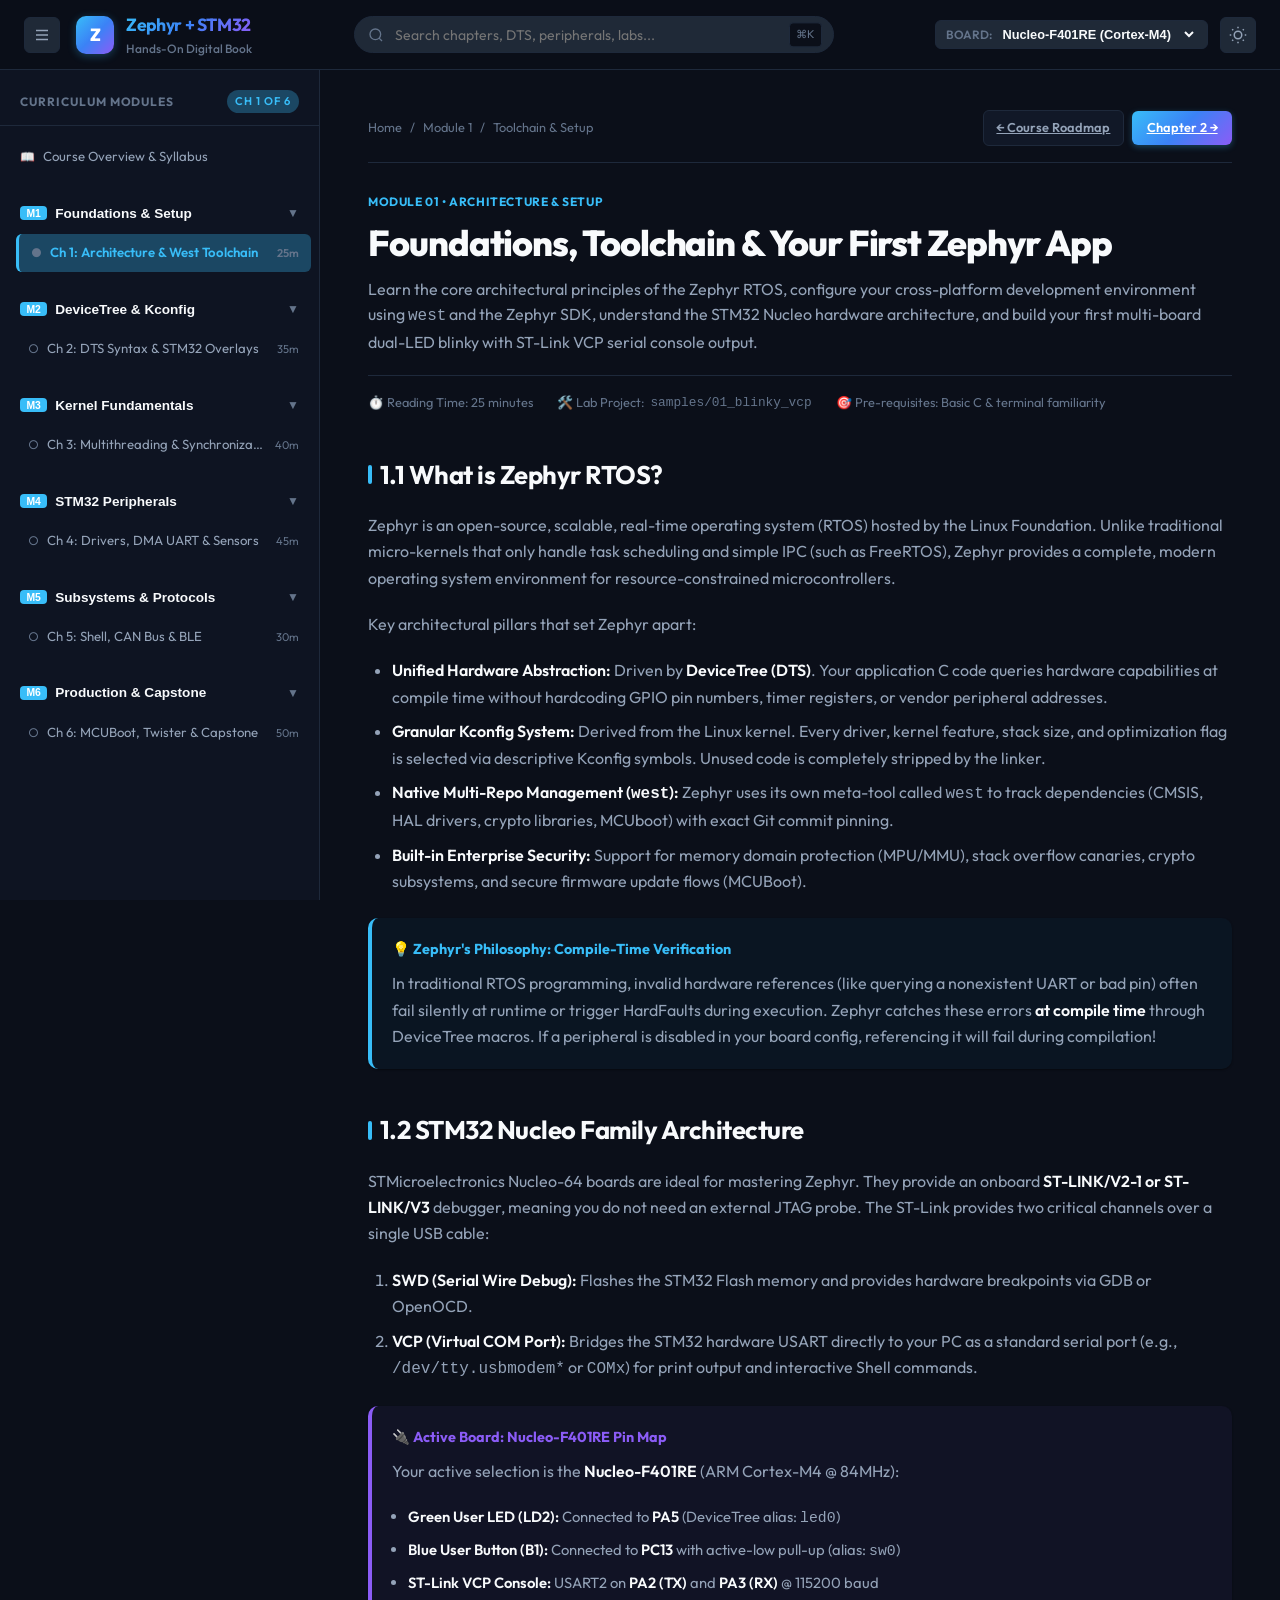
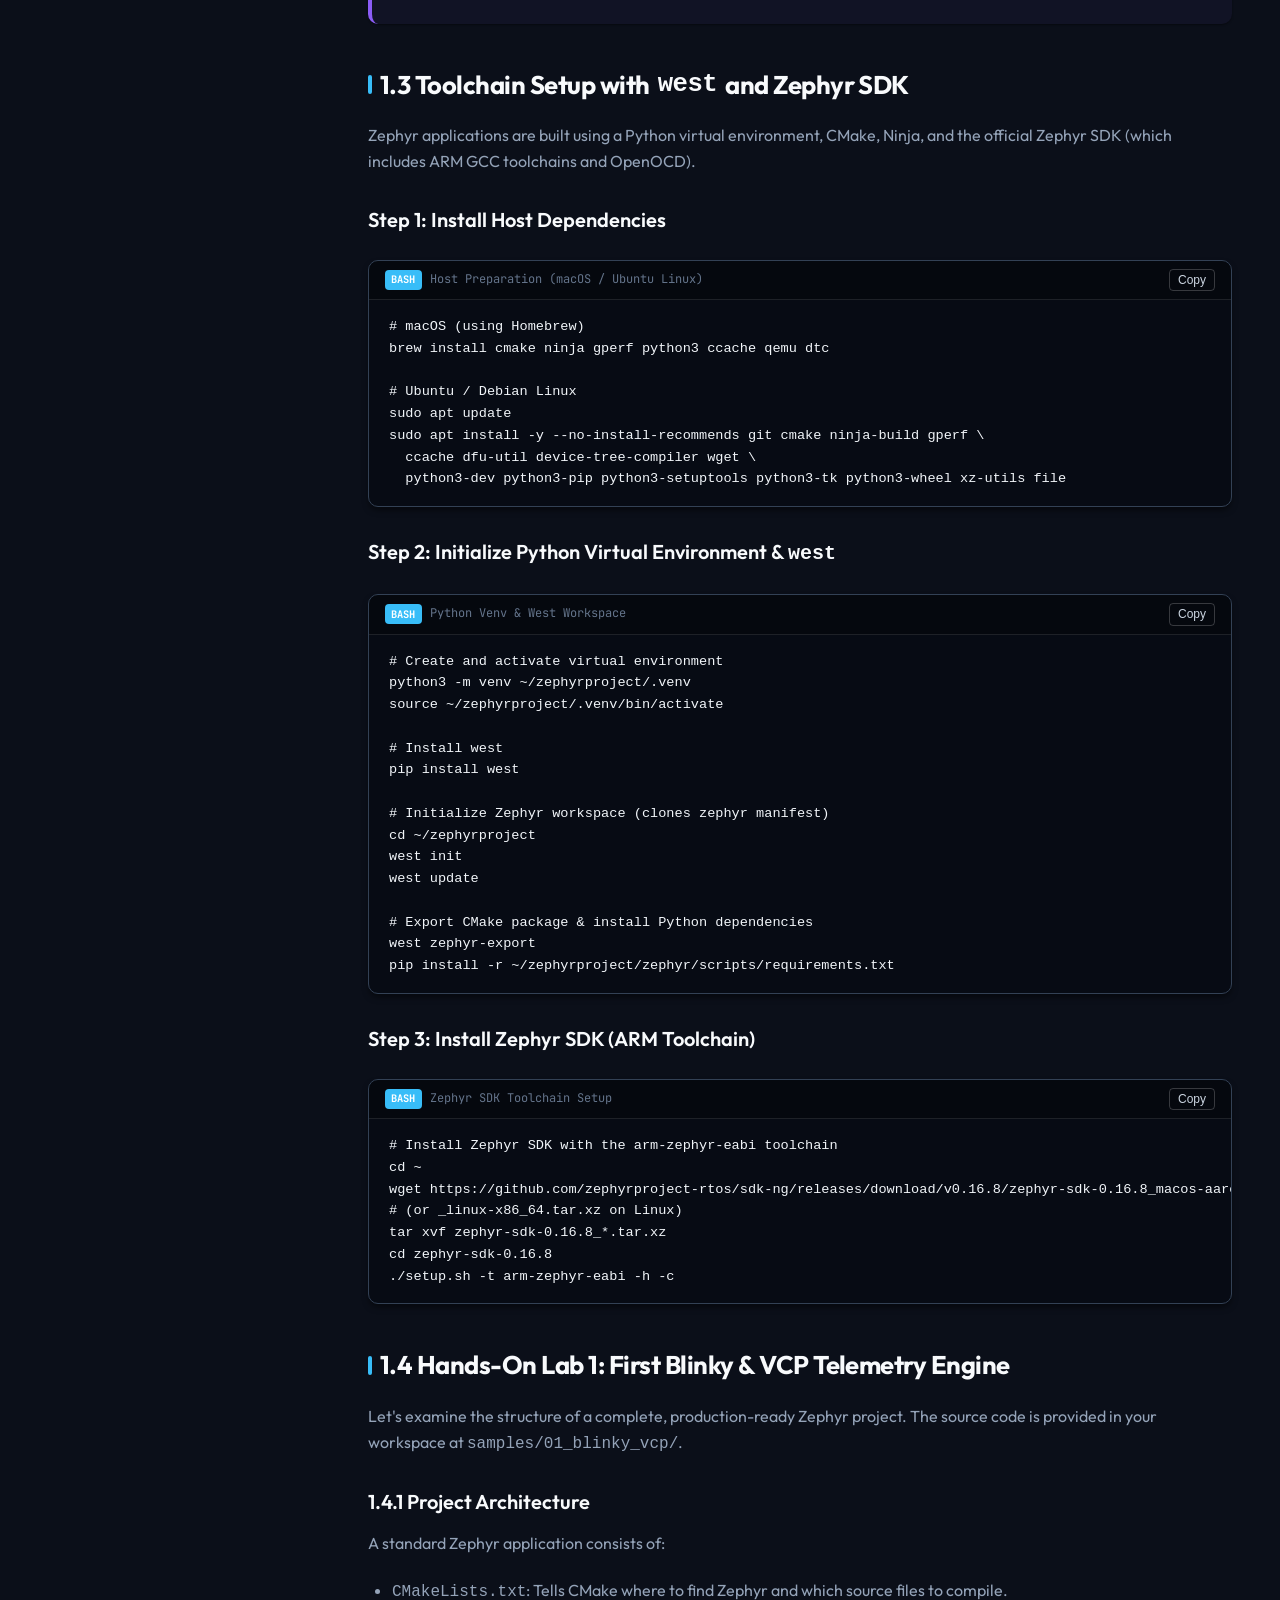
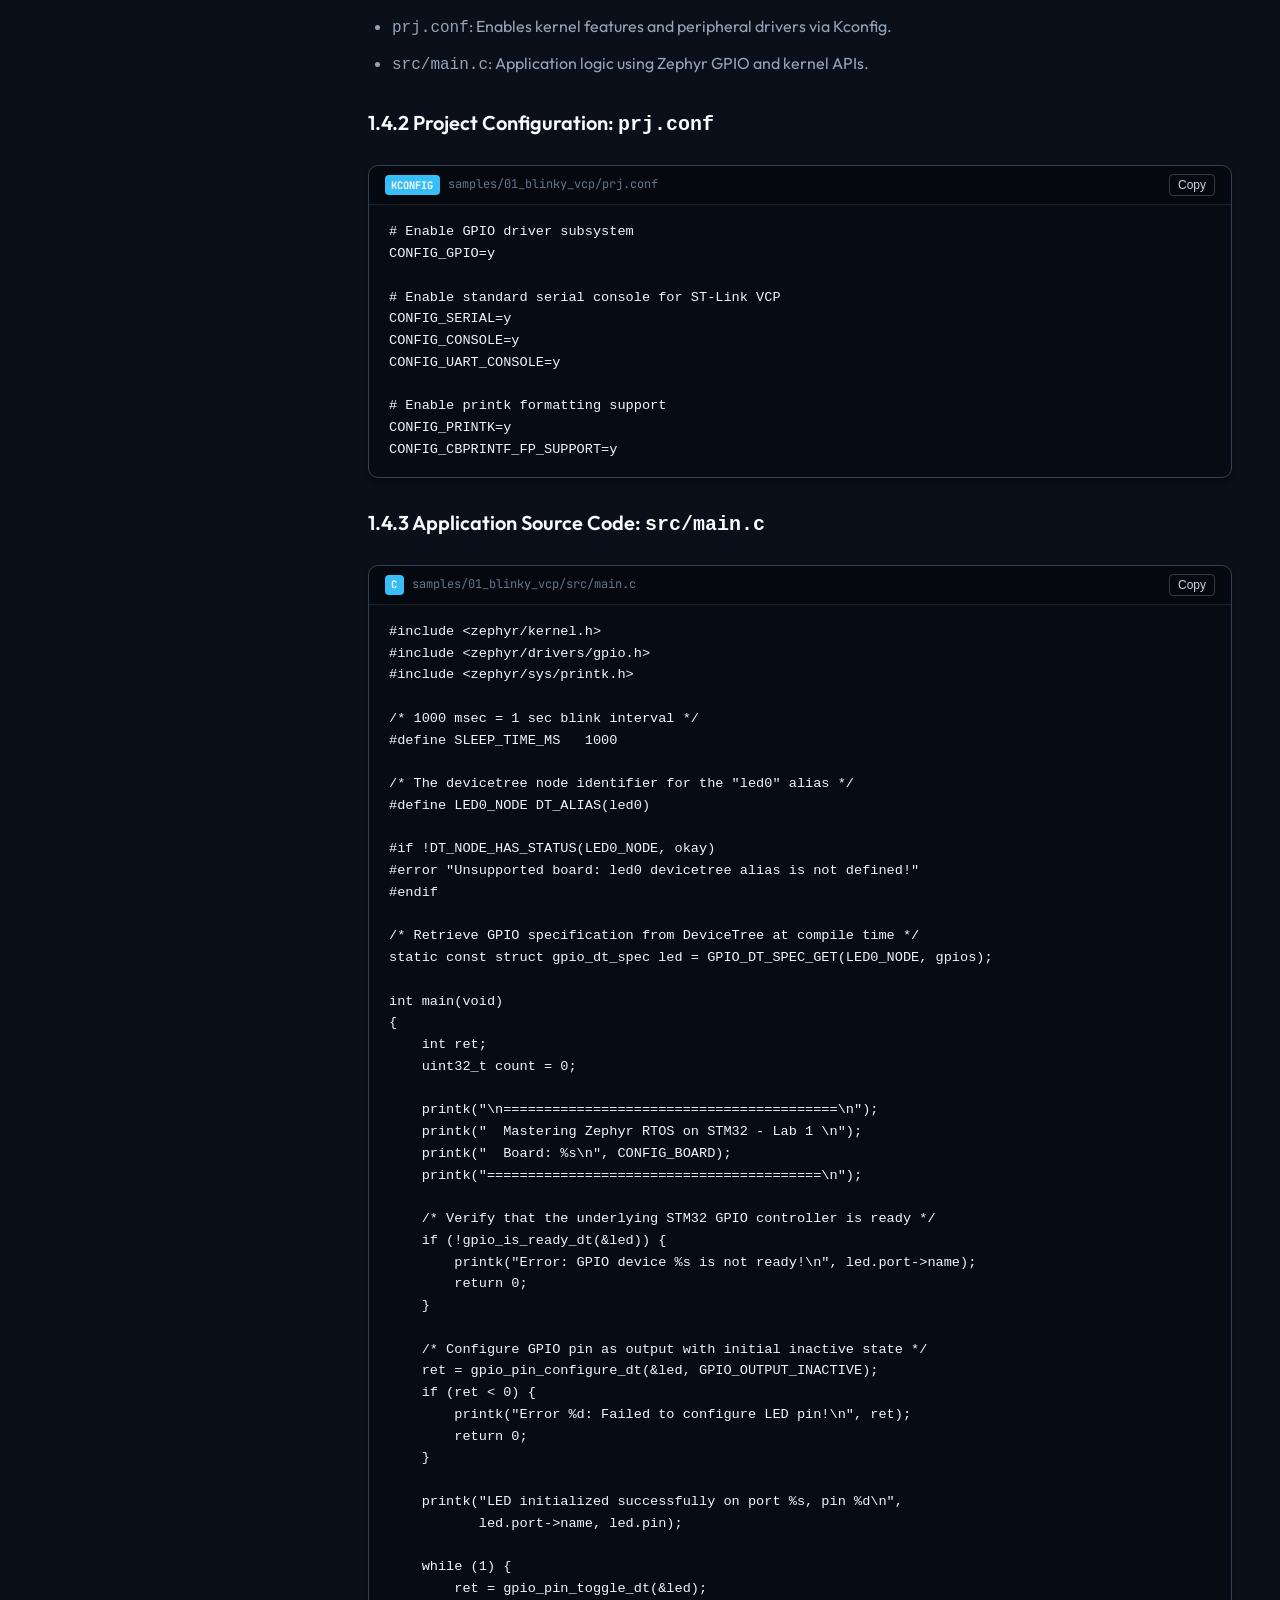
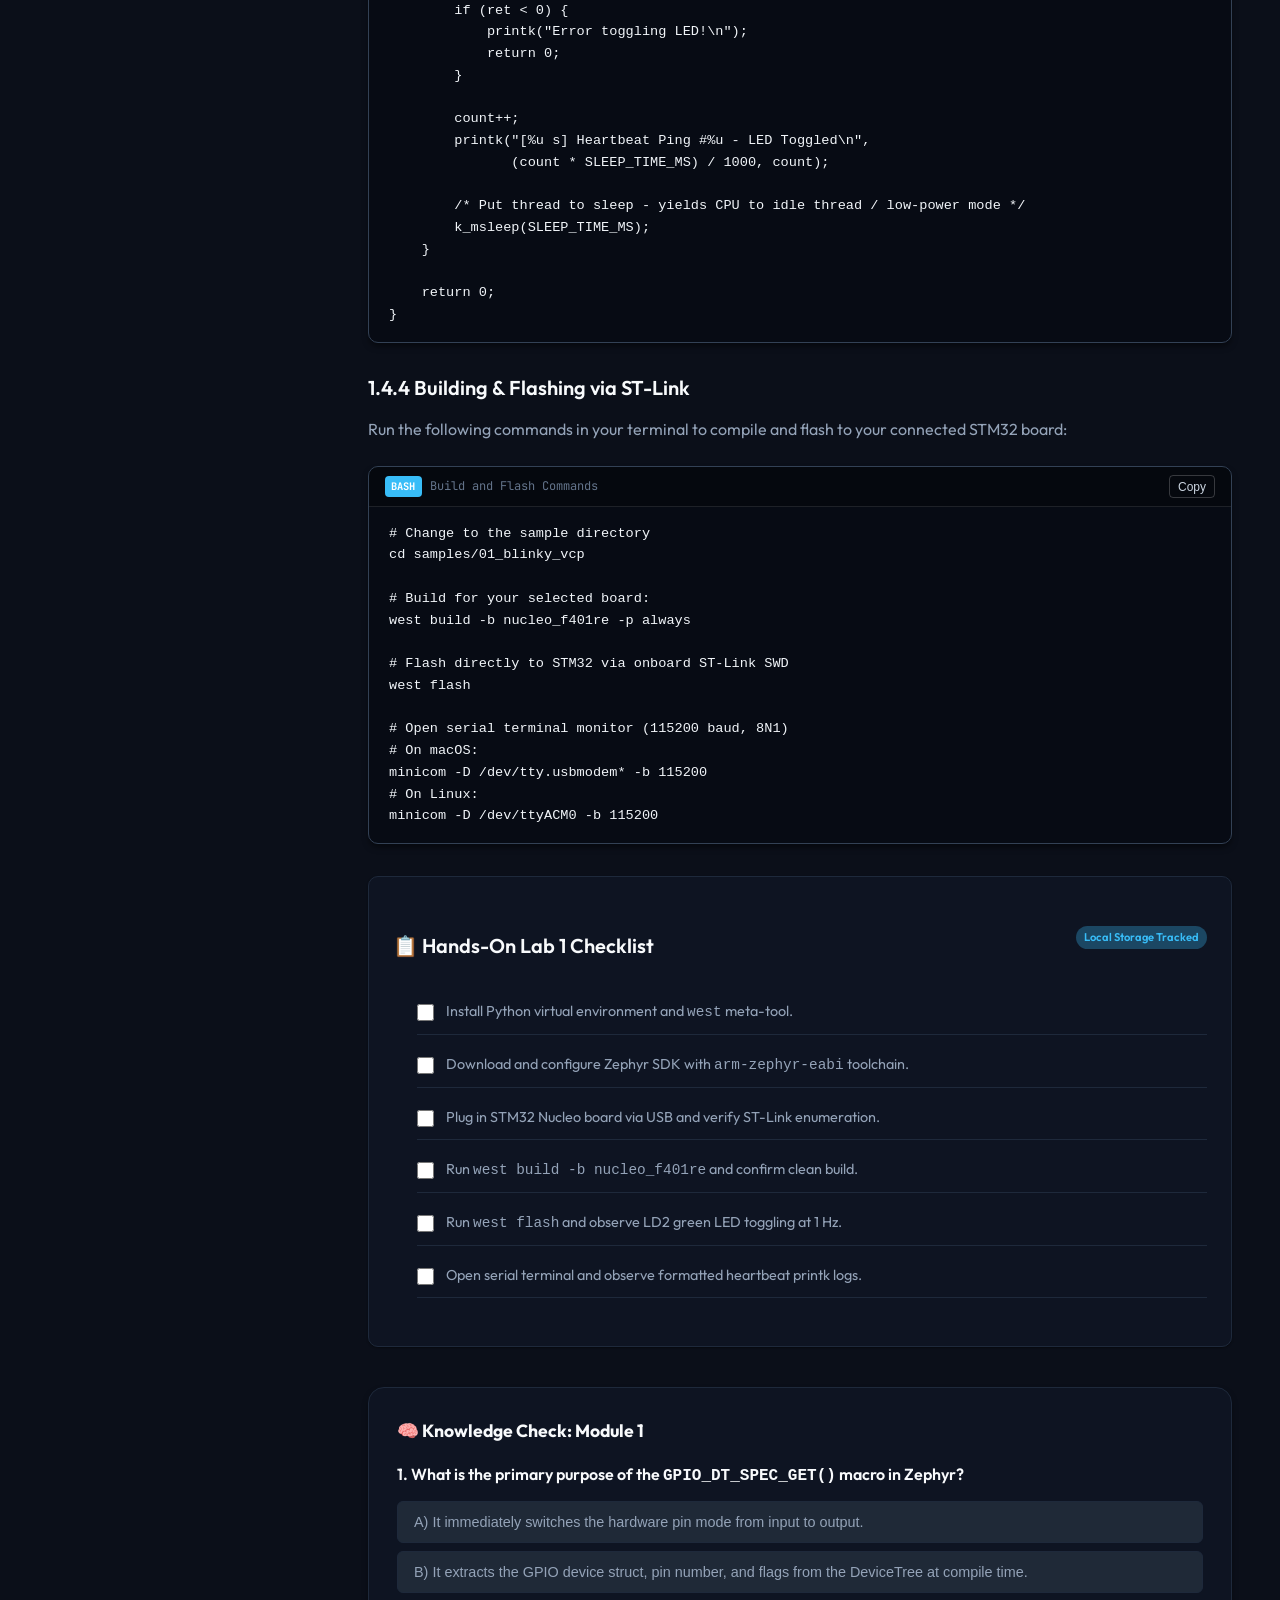
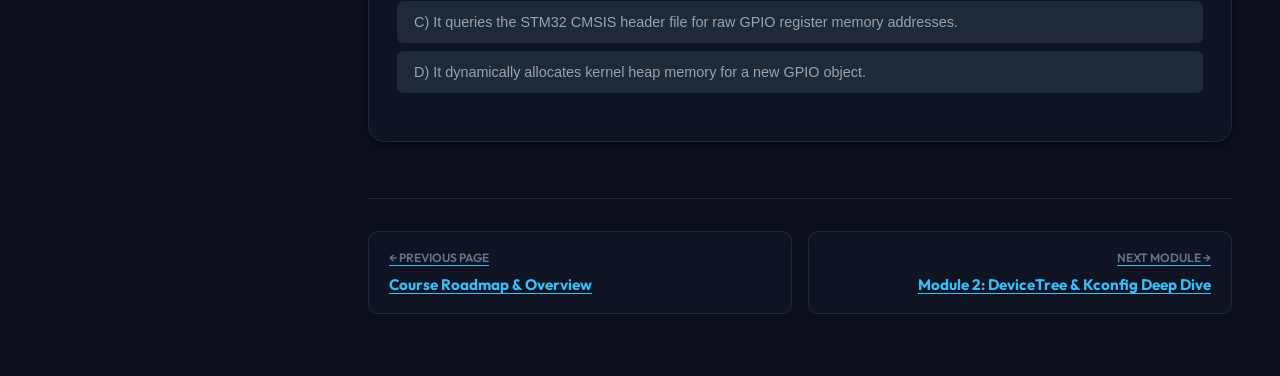
==== chapters/ch01-foundations-toolchain.html @ e1d9c65e "Initial commit: Mastering Zephyr RTOS on STM32 digital book, labs, GUI studio & references" ====
<!DOCTYPE html>
<html lang="en" data-theme="dark">
<head>
  <meta charset="UTF-8">
  <meta name="viewport" content="width=device-width, initial-scale=1.0">
  <meta name="description" content="Module 1: Foundations & Toolchain Setup - Mastering Zephyr RTOS on STM32 Nucleo boards.">
  <title>Module 1: Foundations & Toolchain | Zephyr + STM32 Book</title>
  <link rel="preconnect" href="https://fonts.googleapis.com">
  <link rel="preconnect" href="https://fonts.gstatic.com" crossorigin>
  <link href="https://fonts.googleapis.com/css2?family=Inter:wght@400;500;600;700&family=JetBrains+Mono:wght@400;500;600&family=Outfit:wght@500;600;700;800&display=swap" rel="stylesheet">
  <link rel="stylesheet" href="../css/style.css">
</head>
<body data-chapter-id="ch01">

  <!-- Reading Progress Bar -->
  <div id="reading-progress-bar"></div>

  <!-- Header -->
  <header class="site-header">
    <div class="header-left">
      <button class="sidebar-toggle-btn icon-btn" id="sidebar-toggle" aria-label="Toggle Sidebar">
        <svg width="20" height="20" viewBox="0 0 24 24" stroke="currentColor" fill="none" stroke-width="2"><path d="M4 6h16M4 12h16M4 18h16"/></svg>
      </button>
      <a href="../index.html" class="brand-badge">
        <div class="brand-icon-box">Z</div>
        <div>
          <span class="brand-title">Zephyr + STM32</span>
          <span class="brand-subtitle">Hands-On Digital Book</span>
        </div>
      </a>
    </div>

    <div class="header-center">
      <div class="search-box-wrapper">
        <svg class="search-icon" width="16" height="16" viewBox="0 0 24 24" fill="none" stroke="currentColor" stroke-width="2"><circle cx="11" cy="11" r="8"/><path d="m21 21-4.35-4.35"/></svg>
        <input type="text" id="header-search" class="search-input" placeholder="Search chapters, DTS, peripherals, labs..." readonly>
        <span class="search-shortcut">⌘K</span>
      </div>
    </div>

    <div class="header-right">
      <div class="board-select-container">
        <span class="board-select-label">Board:</span>
        <select id="board-selector" class="board-select">
          <option value="nucleo_f401re">Nucleo-F401RE (Cortex-M4)</option>
          <option value="nucleo_g071rb">Nucleo-G071RB (Cortex-M0+)</option>
          <option value="nucleo_l476rg">Nucleo-L476RG (Low-Power)</option>
        </select>
      </div>

      <button id="theme-toggle-btn" class="icon-btn" aria-label="Toggle Theme"></button>
    </div>
  </header>

  <!-- Main Container -->
  <div class="app-container">
    <!-- Sidebar Navigation -->
    <aside class="book-sidebar" id="book-sidebar">
      <div class="sidebar-header">
        <div class="toc-heading">
          <span>Curriculum Modules</span>
          <span class="progress-pill">Ch 1 of 6</span>
        </div>
      </div>

      <nav class="sidebar-nav">
        <div class="nav-module-group">
          <a href="../index.html" class="chapter-nav-item">
            <span class="chapter-check-icon">📖</span>
            <span class="chapter-title-text">Course Overview & Syllabus</span>
          </a>
        </div>

        <div class="nav-module-group">
          <button class="module-title-btn">
            <div class="module-title-left">
              <span class="module-badge">M1</span>
              <span>Foundations & Setup</span>
            </div>
            <span class="module-chevron">▼</span>
          </button>
          <ul class="chapter-sublist">
            <li>
              <a href="ch01-foundations-toolchain.html" class="chapter-nav-item active">
                <span class="chapter-check-icon">●</span>
                <span class="chapter-title-text">Ch 1: Architecture & West Toolchain</span>
                <span class="chapter-read-time">25m</span>
              </a>
            </li>
          </ul>
        </div>

        <div class="nav-module-group">
          <button class="module-title-btn">
            <div class="module-title-left">
              <span class="module-badge">M2</span>
              <span>DeviceTree & Kconfig</span>
            </div>
            <span class="module-chevron">▼</span>
          </button>
          <ul class="chapter-sublist">
            <li>
              <a href="ch02-devicetree-kconfig.html" class="chapter-nav-item">
                <span class="chapter-check-icon">○</span>
                <span class="chapter-title-text">Ch 2: DTS Syntax & STM32 Overlays</span>
                <span class="chapter-read-time">35m</span>
              </a>
            </li>
          </ul>
        </div>

        <div class="nav-module-group">
          <button class="module-title-btn">
            <div class="module-title-left">
              <span class="module-badge">M3</span>
              <span>Kernel Fundamentals</span>
            </div>
            <span class="module-chevron">▼</span>
          </button>
          <ul class="chapter-sublist">
            <li>
              <a href="ch03-kernel-threads-sync.html" class="chapter-nav-item">
                <span class="chapter-check-icon">○</span>
                <span class="chapter-title-text">Ch 3: Multithreading & Synchronization</span>
                <span class="chapter-read-time">40m</span>
              </a>
            </li>
          </ul>
        </div>

        <div class="nav-module-group">
          <button class="module-title-btn">
            <div class="module-title-left">
              <span class="module-badge">M4</span>
              <span>STM32 Peripherals</span>
            </div>
            <span class="module-chevron">▼</span>
          </button>
          <ul class="chapter-sublist">
            <li>
              <a href="ch04-stm32-peripherals.html" class="chapter-nav-item">
                <span class="chapter-check-icon">○</span>
                <span class="chapter-title-text">Ch 4: Drivers, DMA UART & Sensors</span>
                <span class="chapter-read-time">45m</span>
              </a>
            </li>
          </ul>
        </div>

        <div class="nav-module-group">
          <button class="module-title-btn">
            <div class="module-title-left">
              <span class="module-badge">M5</span>
              <span>Subsystems & Protocols</span>
            </div>
            <span class="module-chevron">▼</span>
          </button>
          <ul class="chapter-sublist">
            <li>
              <a href="ch05-shell-connectivity.html" class="chapter-nav-item">
                <span class="chapter-check-icon">○</span>
                <span class="chapter-title-text">Ch 5: Shell, CAN Bus & BLE</span>
                <span class="chapter-read-time">30m</span>
              </a>
            </li>
          </ul>
        </div>

        <div class="nav-module-group">
          <button class="module-title-btn">
            <div class="module-title-left">
              <span class="module-badge">M6</span>
              <span>Production & Capstone</span>
            </div>
            <span class="module-chevron">▼</span>
          </button>
          <ul class="chapter-sublist">
            <li>
              <a href="ch06-production-capstone.html" class="chapter-nav-item">
                <span class="chapter-check-icon">○</span>
                <span class="chapter-title-text">Ch 6: MCUBoot, Twister & Capstone</span>
                <span class="chapter-read-time">50m</span>
              </a>
            </li>
          </ul>
        </div>
      </nav>
    </aside>

    <!-- Main Content -->
    <main class="main-content">
      <div class="content-top-bar">
        <div class="breadcrumbs">
          <a href="../index.html">Home</a>
          <span>/</span>
          <span>Module 1</span>
          <span>/</span>
          <span>Toolchain & Setup</span>
        </div>
        <div class="chapter-actions">
          <a href="../index.html" class="btn-secondary">← Course Roadmap</a>
          <a href="ch02-devicetree-kconfig.html" class="btn-primary">Chapter 2 →</a>
        </div>
      </div>

      <article class="prose">
        <div class="chapter-hero">
          <span class="chapter-module-tag">Module 01 • Architecture & Setup</span>
          <h1 class="chapter-h1">Foundations, Toolchain & Your First Zephyr App</h1>
          <p class="chapter-lead">
            Learn the core architectural principles of the Zephyr RTOS, configure your cross-platform development environment using <code>west</code> and the Zephyr SDK, understand the STM32 Nucleo hardware architecture, and build your first multi-board dual-LED blinky with ST-Link VCP serial console output.
          </p>

          <div class="chapter-meta-bar">
            <div class="meta-item">⏱️ Reading Time: 25 minutes</div>
            <div class="meta-item">🛠️ Lab Project: <code>samples/01_blinky_vcp</code></div>
            <div class="meta-item">🎯 Pre-requisites: Basic C & terminal familiarity</div>
          </div>
        </div>

        <h2>1.1 What is Zephyr RTOS?</h2>
        <p>
          Zephyr is an open-source, scalable, real-time operating system (RTOS) hosted by the Linux Foundation. Unlike traditional micro-kernels that only handle task scheduling and simple IPC (such as FreeRTOS), Zephyr provides a complete, modern operating system environment for resource-constrained microcontrollers.
        </p>

        <p>Key architectural pillars that set Zephyr apart:</p>
        <ul>
          <li><strong>Unified Hardware Abstraction:</strong> Driven by <strong>DeviceTree (DTS)</strong>. Your application C code queries hardware capabilities at compile time without hardcoding GPIO pin numbers, timer registers, or vendor peripheral addresses.</li>
          <li><strong>Granular Kconfig System:</strong> Derived from the Linux kernel. Every driver, kernel feature, stack size, and optimization flag is selected via descriptive Kconfig symbols. Unused code is completely stripped by the linker.</li>
          <li><strong>Native Multi-Repo Management (<code>west</code>):</strong> Zephyr uses its own meta-tool called <code>west</code> to track dependencies (CMSIS, HAL drivers, crypto libraries, MCUboot) with exact Git commit pinning.</li>
          <li><strong>Built-in Enterprise Security:</strong> Support for memory domain protection (MPU/MMU), stack overflow canaries, crypto subsystems, and secure firmware update flows (MCUBoot).</li>
        </ul>

        <div class="callout callout-tip">
          <div class="callout-header">💡 Zephyr's Philosophy: Compile-Time Verification</div>
          <div class="callout-body">
            <p>In traditional RTOS programming, invalid hardware references (like querying a nonexistent UART or bad pin) often fail silently at runtime or trigger HardFaults during execution. Zephyr catches these errors <strong>at compile time</strong> through DeviceTree macros. If a peripheral is disabled in your board config, referencing it will fail during compilation!</p>
          </div>
        </div>

        <h2>1.2 STM32 Nucleo Family Architecture</h2>
        <p>
          STMicroelectronics Nucleo-64 boards are ideal for mastering Zephyr. They provide an onboard <strong>ST-LINK/V2-1 or ST-LINK/V3</strong> debugger, meaning you do not need an external JTAG probe. The ST-Link provides two critical channels over a single USB cable:
        </p>
        <ol>
          <li><strong>SWD (Serial Wire Debug):</strong> Flashes the STM32 Flash memory and provides hardware breakpoints via GDB or OpenOCD.</li>
          <li><strong>VCP (Virtual COM Port):</strong> Bridges the STM32 hardware USART directly to your PC as a standard serial port (e.g., <code>/dev/tty.usbmodem*</code> or <code>COMx</code>) for print output and interactive Shell commands.</li>
        </ol>

        <!-- Dynamic Board Hardware Spec -->
        <div data-board-target="nucleo_f401re">
          <div class="callout callout-hardware">
            <div class="callout-header">🔌 Active Board: Nucleo-F401RE Pin Map</div>
            <div class="callout-body">
              <p>Your active selection is the <strong>Nucleo-F401RE</strong> (ARM Cortex-M4 @ 84MHz):</p>
              <ul style="margin:0.5rem 0 0 1rem;">
                <li><strong>Green User LED (LD2):</strong> Connected to <strong>PA5</strong> (DeviceTree alias: <code>led0</code>)</li>
                <li><strong>Blue User Button (B1):</strong> Connected to <strong>PC13</strong> with active-low pull-up (alias: <code>sw0</code>)</li>
                <li><strong>ST-Link VCP Console:</strong> USART2 on <strong>PA2 (TX)</strong> and <strong>PA3 (RX)</strong> @ 115200 baud</li>
              </ul>
            </div>
          </div>
        </div>

        <div data-board-target="nucleo_g071rb">
          <div class="callout callout-hardware">
            <div class="callout-header">🔌 Active Board: Nucleo-G071RB Pin Map</div>
            <div class="callout-body">
              <p>Your active selection is the <strong>Nucleo-G071RB</strong> (ARM Cortex-M0+ @ 64MHz):</p>
              <ul style="margin:0.5rem 0 0 1rem;">
                <li><strong>Green User LED (LD4):</strong> Connected to <strong>PA5</strong> (DeviceTree alias: <code>led0</code>)</li>
                <li><strong>Blue User Button (B1):</strong> Connected to <strong>PC13</strong> (alias: <code>sw0</code>)</li>
                <li><strong>ST-Link VCP Console:</strong> USART2 on <strong>PA2 (TX)</strong> and <strong>PA3 (RX)</strong> @ 115200 baud</li>
              </ul>
            </div>
          </div>
        </div>

        <div data-board-target="nucleo_l476rg">
          <div class="callout callout-hardware">
            <div class="callout-header">🔌 Active Board: Nucleo-L476RG Pin Map</div>
            <div class="callout-body">
              <p>Your active selection is the <strong>Nucleo-L476RG</strong> (ARM Cortex-M4 with FPU @ 80MHz):</p>
              <ul style="margin:0.5rem 0 0 1rem;">
                <li><strong>Green User LED (LD2):</strong> Connected to <strong>PA5</strong> (DeviceTree alias: <code>led0</code>)</li>
                <li><strong>Blue User Button (B1):</strong> Connected to <strong>PC13</strong> (alias: <code>sw0</code>)</li>
                <li><strong>ST-Link VCP Console:</strong> USART2 on <strong>PA2 (TX)</strong> and <strong>PA3 (RX)</strong> @ 115200 baud</li>
              </ul>
            </div>
          </div>
        </div>

        <h2>1.3 Toolchain Setup with <code>west</code> and Zephyr SDK</h2>
        <p>Zephyr applications are built using a Python virtual environment, CMake, Ninja, and the official Zephyr SDK (which includes ARM GCC toolchains and OpenOCD).</p>

        <h3>Step 1: Install Host Dependencies</h3>
        <div class="code-container">
          <div class="code-header">
            <div class="code-title">
              <span class="code-lang-badge">BASH</span>
              <span>Host Preparation (macOS / Ubuntu Linux)</span>
            </div>
            <button class="code-copy-btn">Copy</button>
          </div>
          <div class="code-body">
            <pre><code># macOS (using Homebrew)
brew install cmake ninja gperf python3 ccache qemu dtc

# Ubuntu / Debian Linux
sudo apt update
sudo apt install -y --no-install-recommends git cmake ninja-build gperf \
  ccache dfu-util device-tree-compiler wget \
  python3-dev python3-pip python3-setuptools python3-tk python3-wheel xz-utils file</code></pre>
          </div>
        </div>

        <h3>Step 2: Initialize Python Virtual Environment & <code>west</code></h3>
        <div class="code-container">
          <div class="code-header">
            <div class="code-title">
              <span class="code-lang-badge">BASH</span>
              <span>Python Venv & West Workspace</span>
            </div>
            <button class="code-copy-btn">Copy</button>
          </div>
          <div class="code-body">
            <pre><code># Create and activate virtual environment
python3 -m venv ~/zephyrproject/.venv
source ~/zephyrproject/.venv/bin/activate

# Install west
pip install west

# Initialize Zephyr workspace (clones zephyr manifest)
cd ~/zephyrproject
west init
west update

# Export CMake package & install Python dependencies
west zephyr-export
pip install -r ~/zephyrproject/zephyr/scripts/requirements.txt</code></pre>
          </div>
        </div>

        <h3>Step 3: Install Zephyr SDK (ARM Toolchain)</h3>
        <div class="code-container">
          <div class="code-header">
            <div class="code-title">
              <span class="code-lang-badge">BASH</span>
              <span>Zephyr SDK Toolchain Setup</span>
            </div>
            <button class="code-copy-btn">Copy</button>
          </div>
          <div class="code-body">
            <pre><code># Install Zephyr SDK with the arm-zephyr-eabi toolchain
cd ~
wget https://github.com/zephyrproject-rtos/sdk-ng/releases/download/v0.16.8/zephyr-sdk-0.16.8_macos-aarch64.tar.xz
# (or _linux-x86_64.tar.xz on Linux)
tar xvf zephyr-sdk-0.16.8_*.tar.xz
cd zephyr-sdk-0.16.8
./setup.sh -t arm-zephyr-eabi -h -c</code></pre>
          </div>
        </div>

        <h2>1.4 Hands-On Lab 1: First Blinky & VCP Telemetry Engine</h2>
        <p>
          Let's examine the structure of a complete, production-ready Zephyr project. The source code is provided in your workspace at <code>samples/01_blinky_vcp/</code>.
        </p>

        <h3>1.4.1 Project Architecture</h3>
        <p>A standard Zephyr application consists of:</p>
        <ul>
          <li><code>CMakeLists.txt</code>: Tells CMake where to find Zephyr and which source files to compile.</li>
          <li><code>prj.conf</code>: Enables kernel features and peripheral drivers via Kconfig.</li>
          <li><code>src/main.c</code>: Application logic using Zephyr GPIO and kernel APIs.</li>
        </ul>

        <h3>1.4.2 Project Configuration: <code>prj.conf</code></h3>
        <div class="code-container">
          <div class="code-header">
            <div class="code-title">
              <span class="code-lang-badge">KCONFIG</span>
              <span>samples/01_blinky_vcp/prj.conf</span>
            </div>
            <button class="code-copy-btn">Copy</button>
          </div>
          <div class="code-body">
            <pre><code># Enable GPIO driver subsystem
CONFIG_GPIO=y

# Enable standard serial console for ST-Link VCP
CONFIG_SERIAL=y
CONFIG_CONSOLE=y
CONFIG_UART_CONSOLE=y

# Enable printk formatting support
CONFIG_PRINTK=y
CONFIG_CBPRINTF_FP_SUPPORT=y</code></pre>
          </div>
        </div>

        <h3>1.4.3 Application Source Code: <code>src/main.c</code></h3>
        <div class="code-container">
          <div class="code-header">
            <div class="code-title">
              <span class="code-lang-badge">C</span>
              <span>samples/01_blinky_vcp/src/main.c</span>
            </div>
            <button class="code-copy-btn">Copy</button>
          </div>
          <div class="code-body">
            <pre><code>#include &lt;zephyr/kernel.h&gt;
#include &lt;zephyr/drivers/gpio.h&gt;
#include &lt;zephyr/sys/printk.h&gt;

/* 1000 msec = 1 sec blink interval */
#define SLEEP_TIME_MS   1000

/* The devicetree node identifier for the "led0" alias */
#define LED0_NODE DT_ALIAS(led0)

#if !DT_NODE_HAS_STATUS(LED0_NODE, okay)
#error "Unsupported board: led0 devicetree alias is not defined!"
#endif

/* Retrieve GPIO specification from DeviceTree at compile time */
static const struct gpio_dt_spec led = GPIO_DT_SPEC_GET(LED0_NODE, gpios);

int main(void)
{
    int ret;
    uint32_t count = 0;

    printk("\n=========================================\n");
    printk("  Mastering Zephyr RTOS on STM32 - Lab 1 \n");
    printk("  Board: %s\n", CONFIG_BOARD);
    printk("=========================================\n");

    /* Verify that the underlying STM32 GPIO controller is ready */
    if (!gpio_is_ready_dt(&led)) {
        printk("Error: GPIO device %s is not ready!\n", led.port->name);
        return 0;
    }

    /* Configure GPIO pin as output with initial inactive state */
    ret = gpio_pin_configure_dt(&led, GPIO_OUTPUT_INACTIVE);
    if (ret < 0) {
        printk("Error %d: Failed to configure LED pin!\n", ret);
        return 0;
    }

    printk("LED initialized successfully on port %s, pin %d\n", 
           led.port->name, led.pin);

    while (1) {
        ret = gpio_pin_toggle_dt(&led);
        if (ret < 0) {
            printk("Error toggling LED!\n");
            return 0;
        }

        count++;
        printk("[%u s] Heartbeat Ping #%u - LED Toggled\n", 
               (count * SLEEP_TIME_MS) / 1000, count);

        /* Put thread to sleep - yields CPU to idle thread / low-power mode */
        k_msleep(SLEEP_TIME_MS);
    }

    return 0;
}</code></pre>
          </div>
        </div>

        <h3>1.4.4 Building & Flashing via ST-Link</h3>
        <p>Run the following commands in your terminal to compile and flash to your connected STM32 board:</p>

        <div class="code-container">
          <div class="code-header">
            <div class="code-title">
              <span class="code-lang-badge">BASH</span>
              <span>Build and Flash Commands</span>
            </div>
            <button class="code-copy-btn">Copy</button>
          </div>
          <div class="code-body">
            <pre><code># Change to the sample directory
cd samples/01_blinky_vcp

# Build for your selected board:
west build -b <span class="cmd-board-name">nucleo_f401re</span> -p always

# Flash directly to STM32 via onboard ST-Link SWD
west flash

# Open serial terminal monitor (115200 baud, 8N1)
# On macOS:
minicom -D /dev/tty.usbmodem* -b 115200
# On Linux:
minicom -D /dev/ttyACM0 -b 115200</code></pre>
          </div>
        </div>

        <!-- Interactive Lab Checklist -->
        <div class="lab-checklist-card">
          <div class="lab-title-row">
            <h3>📋 Hands-On Lab 1 Checklist</h3>
            <span class="progress-pill">Local Storage Tracked</span>
          </div>
          <ul class="checklist-items">
            <li class="checklist-item">
              <input type="checkbox" class="checklist-checkbox" id="l1-step1">
              <label for="l1-step1" class="checklist-text">Install Python virtual environment and <code>west</code> meta-tool.</label>
            </li>
            <li class="checklist-item">
              <input type="checkbox" class="checklist-checkbox" id="l1-step2">
              <label for="l1-step2" class="checklist-text">Download and configure Zephyr SDK with <code>arm-zephyr-eabi</code> toolchain.</label>
            </li>
            <li class="checklist-item">
              <input type="checkbox" class="checklist-checkbox" id="l1-step3">
              <label for="l1-step3" class="checklist-text">Plug in STM32 Nucleo board via USB and verify ST-Link enumeration.</label>
            </li>
            <li class="checklist-item">
              <input type="checkbox" class="checklist-checkbox" id="l1-step4">
              <label for="l1-step4" class="checklist-text">Run <code>west build -b <span class="cmd-board-name">nucleo_f401re</span></code> and confirm clean build.</label>
            </li>
            <li class="checklist-item">
              <input type="checkbox" class="checklist-checkbox" id="l1-step5">
              <label for="l1-step5" class="checklist-text">Run <code>west flash</code> and observe LD2 green LED toggling at 1 Hz.</label>
            </li>
            <li class="checklist-item">
              <input type="checkbox" class="checklist-checkbox" id="l1-step6">
              <label for="l1-step6" class="checklist-text">Open serial terminal and observe formatted heartbeat printk logs.</label>
            </li>
          </ul>
        </div>

        <!-- Knowledge Check Quiz -->
        <div class="quiz-container">
          <div class="quiz-header">
            <span>🧠 Knowledge Check: Module 1</span>
          </div>
          <div class="quiz-question-box">
            <div class="quiz-question-text">
              1. What is the primary purpose of the <code>GPIO_DT_SPEC_GET()</code> macro in Zephyr?
            </div>
            <div class="quiz-options">
              <button class="quiz-option-btn" data-correct="false" data-explanation="No, pin configuration occurs at runtime using gpio_pin_configure_dt().">
                A) It immediately switches the hardware pin mode from input to output.
              </button>
              <button class="quiz-option-btn" data-correct="true" data-explanation="Correct! It extracts the pointer to the STM32 GPIO device, pin number, and electrical flags (active high/low) resolved from the DeviceTree at compile time.">
                B) It extracts the GPIO device struct, pin number, and flags from the DeviceTree at compile time.
              </button>
              <button class="quiz-option-btn" data-correct="false" data-explanation="Incorrect. Zephyr abstracts pin numbers into devicetree nodes to avoid hardcoding STM32 HAL register offsets.">
                C) It queries the STM32 CMSIS header file for raw GPIO register memory addresses.
              </button>
              <button class="quiz-option-btn" data-correct="false" data-explanation="Incorrect. It does not perform memory allocation.">
                D) It dynamically allocates kernel heap memory for a new GPIO object.
              </button>
            </div>
            <div class="quiz-feedback"></div>
          </div>
        </div>

        <!-- Chapter Bottom Navigation -->
        <div class="chapter-bottom-nav">
          <a href="../index.html" class="nav-card">
            <span class="nav-card-dir">← Previous Page</span>
            <span class="nav-card-title">Course Roadmap & Overview</span>
          </a>
          <a href="ch02-devicetree-kconfig.html" class="nav-card" style="text-align:right;">
            <span class="nav-card-dir">Next Module →</span>
            <span class="nav-card-title">Module 2: DeviceTree & Kconfig Deep Dive</span>
          </a>
        </div>
      </article>
    </main>
  </div>

  <!-- Search Modal -->
  <div class="modal-overlay" id="search-modal-overlay">
    <div class="search-modal">
      <div class="modal-search-header">
        <svg width="20" height="20" viewBox="0 0 24 24" fill="none" stroke="currentColor" stroke-width="2"><circle cx="11" cy="11" r="8"/><path d="m21 21-4.35-4.35"/></svg>
        <input type="text" id="modal-search-input" class="modal-search-input" placeholder="Search chapters, DTS, peripherals, labs...">
        <button id="close-search-modal" class="icon-btn" style="border:none;">✕</button>
      </div>
      <ul id="search-results" class="search-results-list"></ul>
    </div>
  </div>

  <script src="../js/book.js"></script>
</body>
</html>
---- css/style.css ----
/* ==========================================================================
   Mastering Zephyr RTOS on STM32 - Digital Book Design System
   Modern, Rich, Glassmorphism, Responsive & Dark-Mode First
   ========================================================================== */

:root {
  /* Color Palette - Light Mode */
  --bg-primary: #f8fafc;
  --bg-secondary: #ffffff;
  --bg-tertiary: #f1f5f9;
  --bg-sidebar: #ffffff;
  --bg-code: #1e293b;
  --bg-card: #ffffff;
  --bg-glass: rgba(255, 255, 255, 0.85);

  --text-primary: #0f172a;
  --text-secondary: #475569;
  --text-muted: #94a3b8;
  --text-code: #e2e8f0;

  --accent-primary: #0284c7;       /* STM32 Blue / Electric Cyan */
  --accent-secondary: #0ea5e9;
  --accent-gradient: linear-gradient(135deg, #0284c7 0%, #2563eb 50%, #7c3aed 100%);
  --accent-glow: rgba(2, 132, 199, 0.25);

  --border-subtle: #e2e8f0;
  --border-strong: #cbd5e1;
  --border-focus: #38bdf8;

  --status-success: #10b981;
  --status-warning: #f59e0b;
  --status-error: #ef4444;
  --status-info: #0284c7;

  --shadow-sm: 0 1px 2px 0 rgba(0, 0, 0, 0.05);
  --shadow-md: 0 4px 6px -1px rgba(0, 0, 0, 0.07), 0 2px 4px -2px rgba(0, 0, 0, 0.05);
  --shadow-lg: 0 10px 15px -3px rgba(0, 0, 0, 0.08), 0 4px 6px -4px rgba(0, 0, 0, 0.04);
  --shadow-xl: 0 20px 25px -5px rgba(0, 0, 0, 0.1), 0 8px 10px -6px rgba(0, 0, 0, 0.04);

  --font-sans: 'Outfit', 'Inter', -apple-system, BlinkMacSystemFont, 'Segoe UI', Roboto, sans-serif;
  --font-mono: 'JetBrains Mono', 'Fira Code', 'Courier New', monospace;

  --sidebar-width: 320px;
  --header-height: 70px;
  --transition-fast: 0.15s ease;
  --transition-normal: 0.25s cubic-bezier(0.4, 0, 0.2, 1);
  --radius-sm: 6px;
  --radius-md: 10px;
  --radius-lg: 16px;
}

[data-theme="dark"] {
  --bg-primary: #0b0f19;
  --bg-secondary: #111827;
  --bg-tertiary: #1f2937;
  --bg-sidebar: #0e1422;
  --bg-code: #070b14;
  --bg-card: rgba(17, 24, 39, 0.7);
  --bg-glass: rgba(11, 15, 25, 0.85);

  --text-primary: #f8fafc;
  --text-secondary: #94a3b8;
  --text-muted: #64748b;
  --text-code: #f1f5f9;

  --accent-primary: #38bdf8;
  --accent-secondary: #0ea5e9;
  --accent-gradient: linear-gradient(135deg, #38bdf8 0%, #3b82f6 50%, #8b5cf6 100%);
  --accent-glow: rgba(56, 189, 248, 0.3);

  --border-subtle: #1e293b;
  --border-strong: #334155;
  --border-focus: #38bdf8;

  --shadow-sm: 0 1px 2px 0 rgba(0, 0, 0, 0.4);
  --shadow-md: 0 4px 6px -1px rgba(0, 0, 0, 0.5);
  --shadow-lg: 0 10px 15px -3px rgba(0, 0, 0, 0.6);
  --shadow-xl: 0 20px 25px -5px rgba(0, 0, 0, 0.7);
}

/* ==========================================================================
   Base & Reset
   ========================================================================== */
*, *::before, *::after {
  box-sizing: border-box;
  margin: 0;
  padding: 0;
}

html {
  scroll-behavior: smooth;
  font-size: 16px;
}

body {
  font-family: var(--font-sans);
  background-color: var(--bg-primary);
  color: var(--text-primary);
  line-height: 1.65;
  min-height: 100vh;
  display: flex;
  flex-direction: column;
  overflow-x: hidden;
  transition: background-color var(--transition-normal), color var(--transition-normal);
}

/* Reading Progress Bar */
#reading-progress-bar {
  position: fixed;
  top: 0;
  left: 0;
  height: 3px;
  width: 0%;
  background: var(--accent-gradient);
  z-index: 1000;
  transition: width 0.1s ease;
  box-shadow: 0 0 10px var(--accent-primary);
}

/* ==========================================================================
   Header Bar
   ========================================================================== */
.site-header {
  position: sticky;
  top: 0;
  height: var(--header-height);
  background: var(--bg-glass);
  backdrop-filter: blur(14px);
  -webkit-backdrop-filter: blur(14px);
  border-bottom: 1px solid var(--border-subtle);
  display: flex;
  align-items: center;
  justify-content: space-between;
  padding: 0 1.5rem;
  z-index: 100;
}

.header-left {
  display: flex;
  align-items: center;
  gap: 1rem;
}

.sidebar-toggle-btn {
  display: none;
  background: transparent;
  border: 1px solid var(--border-subtle);
  color: var(--text-primary);
  padding: 0.5rem;
  border-radius: var(--radius-sm);
  cursor: pointer;
}

.brand-badge {
  display: flex;
  align-items: center;
  gap: 0.75rem;
  text-decoration: none;
  color: inherit;
}

.brand-icon-box {
  width: 38px;
  height: 38px;
  border-radius: var(--radius-md);
  background: var(--accent-gradient);
  display: flex;
  align-items: center;
  justify-content: center;
  color: #fff;
  font-weight: 800;
  font-size: 1.1rem;
  box-shadow: 0 2px 8px var(--accent-glow);
}

.brand-title {
  font-size: 1.1rem;
  font-weight: 700;
  letter-spacing: -0.02em;
  background: var(--accent-gradient);
  -webkit-background-clip: text;
  -webkit-text-fill-color: transparent;
}

.brand-subtitle {
  font-size: 0.75rem;
  color: var(--text-muted);
  font-weight: 500;
  display: block;
}

.header-center {
  flex: 1;
  max-width: 480px;
  margin: 0 1.5rem;
}

.search-box-wrapper {
  position: relative;
  width: 100%;
}

.search-input {
  width: 100%;
  padding: 0.55rem 1rem 0.55rem 2.5rem;
  border-radius: 9999px;
  border: 1px solid var(--border-subtle);
  background: var(--bg-tertiary);
  color: var(--text-primary);
  font-size: 0.875rem;
  font-family: inherit;
  outline: none;
  transition: all var(--transition-fast);
}

.search-input:focus {
  border-color: var(--accent-primary);
  box-shadow: 0 0 0 3px var(--accent-glow);
  background: var(--bg-secondary);
}

.search-icon {
  position: absolute;
  left: 0.9rem;
  top: 50%;
  transform: translateY(-50%);
  color: var(--text-muted);
  pointer-events: none;
  font-size: 0.9rem;
}

.search-shortcut {
  position: absolute;
  right: 0.75rem;
  top: 50%;
  transform: translateY(-50%);
  font-size: 0.7rem;
  background: var(--bg-primary);
  border: 1px solid var(--border-subtle);
  padding: 0.15rem 0.4rem;
  border-radius: 4px;
  color: var(--text-muted);
}

.header-right {
  display: flex;
  align-items: center;
  gap: 0.75rem;
}

/* Board Selector */
.board-select-container {
  display: flex;
  align-items: center;
  gap: 0.4rem;
  background: var(--bg-tertiary);
  padding: 0.25rem 0.6rem;
  border-radius: var(--radius-sm);
  border: 1px solid var(--border-subtle);
}

.board-select-label {
  font-size: 0.75rem;
  font-weight: 600;
  color: var(--text-muted);
  text-transform: uppercase;
}

.board-select {
  background: transparent;
  border: none;
  color: var(--text-primary);
  font-weight: 600;
  font-size: 0.8rem;
  cursor: pointer;
  outline: none;
}

.board-select option {
  background: var(--bg-secondary);
  color: var(--text-primary);
}

/* Header Buttons */
.icon-btn {
  background: var(--bg-tertiary);
  border: 1px solid var(--border-subtle);
  color: var(--text-secondary);
  width: 36px;
  height: 36px;
  border-radius: var(--radius-sm);
  display: flex;
  align-items: center;
  justify-content: center;
  cursor: pointer;
  transition: all var(--transition-fast);
}

.icon-btn:hover {
  color: var(--text-primary);
  border-color: var(--accent-primary);
  transform: translateY(-1px);
}

/* ==========================================================================
   App Layout (Sidebar + Main Content)
   ========================================================================== */
.app-container {
  display: flex;
  flex: 1;
  min-height: calc(100vh - var(--header-height));
  position: relative;
}

/* Sidebar */
.book-sidebar {
  width: var(--sidebar-width);
  background: var(--bg-sidebar);
  border-right: 1px solid var(--border-subtle);
  overflow-y: auto;
  position: sticky;
  top: var(--header-height);
  height: calc(100vh - var(--header-height));
  flex-shrink: 0;
  display: flex;
  flex-direction: column;
  transition: transform var(--transition-normal);
  z-index: 90;
}

.sidebar-header {
  padding: 1.25rem 1.25rem 0.75rem;
  border-bottom: 1px solid var(--border-subtle);
}

.toc-heading {
  font-size: 0.75rem;
  font-weight: 700;
  text-transform: uppercase;
  letter-spacing: 0.08em;
  color: var(--text-muted);
  display: flex;
  align-items: center;
  justify-content: space-between;
}

.progress-pill {
  font-size: 0.7rem;
  background: var(--accent-glow);
  color: var(--accent-primary);
  padding: 0.15rem 0.5rem;
  border-radius: 9999px;
  font-weight: 600;
}

.sidebar-nav {
  padding: 0.75rem 0.5rem 2rem;
  flex: 1;
}

.nav-module-group {
  margin-bottom: 1.25rem;
}

.module-title-btn {
  width: 100%;
  display: flex;
  align-items: center;
  justify-content: space-between;
  padding: 0.6rem 0.75rem;
  background: transparent;
  border: none;
  border-radius: var(--radius-sm);
  color: var(--text-primary);
  font-weight: 700;
  font-size: 0.85rem;
  text-align: left;
  cursor: pointer;
  transition: background var(--transition-fast);
}

.module-title-btn:hover {
  background: var(--bg-tertiary);
}

.module-title-left {
  display: flex;
  align-items: center;
  gap: 0.5rem;
}

.module-badge {
  font-size: 0.65rem;
  background: var(--accent-primary);
  color: #fff;
  padding: 0.1rem 0.4rem;
  border-radius: 4px;
  font-weight: 700;
}

.module-chevron {
  font-size: 0.75rem;
  color: var(--text-muted);
  transition: transform var(--transition-fast);
}

.nav-module-group.collapsed .module-chevron {
  transform: rotate(-90deg);
}

.nav-module-group.collapsed .chapter-sublist {
  display: none;
}

.chapter-sublist {
  list-style: none;
  padding-left: 0.5rem;
  margin-top: 0.25rem;
}

.chapter-nav-item {
  position: relative;
  display: flex;
  align-items: center;
  gap: 0.5rem;
  padding: 0.5rem 0.75rem;
  font-size: 0.825rem;
  color: var(--text-secondary);
  text-decoration: none;
  border-radius: var(--radius-sm);
  transition: all var(--transition-fast);
}

.chapter-nav-item:hover {
  color: var(--text-primary);
  background: var(--bg-tertiary);
  padding-left: 0.9rem;
}

.chapter-nav-item.active {
  color: var(--accent-primary);
  background: var(--accent-glow);
  font-weight: 600;
  border-left: 3px solid var(--accent-primary);
}

.chapter-check-icon {
  font-size: 0.75rem;
  color: var(--text-muted);
  flex-shrink: 0;
}

.chapter-nav-item.completed .chapter-check-icon {
  color: var(--status-success);
}

.chapter-title-text {
  flex: 1;
  white-space: nowrap;
  overflow: hidden;
  text-overflow: ellipsis;
}

.chapter-read-time {
  font-size: 0.7rem;
  color: var(--text-muted);
}

/* ==========================================================================
   Main Reader Workspace
   ========================================================================== */
.main-content {
  flex: 1;
  min-width: 0;
  padding: 2.5rem 3rem 5rem;
  max-width: 980px;
  margin: 0 auto;
}

.content-top-bar {
  display: flex;
  align-items: center;
  justify-content: space-between;
  margin-bottom: 1.5rem;
  padding-bottom: 1rem;
  border-bottom: 1px solid var(--border-subtle);
}

.breadcrumbs {
  display: flex;
  align-items: center;
  gap: 0.5rem;
  font-size: 0.8rem;
  color: var(--text-muted);
}

.breadcrumbs a {
  color: inherit;
  text-decoration: none;
}

.breadcrumbs a:hover {
  color: var(--accent-primary);
}

.chapter-actions {
  display: flex;
  align-items: center;
  gap: 0.5rem;
}

.btn-secondary {
  display: inline-flex;
  align-items: center;
  gap: 0.4rem;
  background: var(--bg-secondary);
  border: 1px solid var(--border-subtle);
  color: var(--text-secondary);
  padding: 0.4rem 0.8rem;
  border-radius: var(--radius-sm);
  font-size: 0.8rem;
  font-weight: 600;
  cursor: pointer;
  transition: all var(--transition-fast);
}

.btn-secondary:hover {
  color: var(--text-primary);
  border-color: var(--accent-primary);
}

.btn-primary {
  display: inline-flex;
  align-items: center;
  gap: 0.4rem;
  background: var(--accent-gradient);
  border: none;
  color: #fff;
  padding: 0.4rem 0.9rem;
  border-radius: var(--radius-sm);
  font-size: 0.8rem;
  font-weight: 600;
  cursor: pointer;
  box-shadow: 0 2px 6px var(--accent-glow);
  transition: all var(--transition-fast);
}

.btn-primary:hover {
  opacity: 0.95;
  transform: translateY(-1px);
}

/* Article Styling */
.chapter-hero {
  margin-bottom: 2rem;
}

.chapter-module-tag {
  display: inline-block;
  font-size: 0.75rem;
  font-weight: 700;
  text-transform: uppercase;
  letter-spacing: 0.05em;
  color: var(--accent-primary);
  margin-bottom: 0.5rem;
}

.chapter-h1 {
  font-size: 2.25rem;
  font-weight: 800;
  letter-spacing: -0.03em;
  line-height: 1.25;
  margin-bottom: 0.75rem;
  color: var(--text-primary);
}

.chapter-lead {
  font-size: 1.15rem;
  color: var(--text-secondary);
  line-height: 1.6;
}

.chapter-meta-bar {
  display: flex;
  align-items: center;
  gap: 1.5rem;
  margin-top: 1.25rem;
  padding-top: 1rem;
  border-top: 1px solid var(--border-subtle);
  font-size: 0.8rem;
  color: var(--text-muted);
}

.meta-item {
  display: flex;
  align-items: center;
  gap: 0.4rem;
}

/* Typography Inside Content */
.prose h2 {
  font-size: 1.6rem;
  font-weight: 700;
  letter-spacing: -0.02em;
  margin: 2.5rem 0 1rem;
  color: var(--text-primary);
  display: flex;
  align-items: center;
  gap: 0.5rem;
  position: relative;
}

.prose h2::before {
  content: "";
  display: inline-block;
  width: 4px;
  height: 1.2rem;
  background: var(--accent-primary);
  border-radius: 2px;
}

.prose h3 {
  font-size: 1.25rem;
  font-weight: 600;
  margin: 1.75rem 0 0.75rem;
  color: var(--text-primary);
}

.prose p {
  margin-bottom: 1.25rem;
  color: var(--text-secondary);
  font-size: 1rem;
}

.prose ul, .prose ol {
  margin: 1rem 0 1.5rem 1.5rem;
  color: var(--text-secondary);
}

.prose li {
  margin-bottom: 0.5rem;
}

.prose strong {
  color: var(--text-primary);
  font-weight: 600;
}

.prose a {
  color: var(--accent-primary);
  text-decoration: underline;
  text-underline-offset: 3px;
}

/* Callout Boxes */
.callout {
  margin: 1.5rem 0;
  padding: 1.25rem;
  border-radius: var(--radius-md);
  border-left: 4px solid;
  background: var(--bg-card);
  box-shadow: var(--shadow-sm);
}

.callout-header {
  display: flex;
  align-items: center;
  gap: 0.5rem;
  font-weight: 700;
  font-size: 0.9rem;
  margin-bottom: 0.5rem;
}

.callout-body {
  font-size: 0.925rem;
  color: var(--text-secondary);
}

.callout-body p:last-child {
  margin-bottom: 0;
}

.callout-tip {
  border-left-color: var(--accent-primary);
  background: rgba(2, 132, 199, 0.05);
}
.callout-tip .callout-header { color: var(--accent-primary); }

.callout-hardware {
  border-left-color: #8b5cf6;
  background: rgba(139, 92, 246, 0.05);
}
.callout-hardware .callout-header { color: #8b5cf6; }

.callout-warning {
  border-left-color: var(--status-warning);
  background: rgba(245, 158, 11, 0.06);
}
.callout-warning .callout-header { color: var(--status-warning); }

.callout-important {
  border-left-color: var(--status-error);
  background: rgba(239, 68, 68, 0.06);
}
.callout-important .callout-header { color: var(--status-error); }

/* Code Blocks */
.code-container {
  margin: 1.5rem 0;
  border-radius: var(--radius-md);
  background: var(--bg-code);
  border: 1px solid var(--border-strong);
  overflow: hidden;
  box-shadow: var(--shadow-md);
}

.code-header {
  display: flex;
  align-items: center;
  justify-content: space-between;
  padding: 0.5rem 1rem;
  background: rgba(0, 0, 0, 0.3);
  border-bottom: 1px solid rgba(255, 255, 255, 0.1);
  font-family: var(--font-mono);
  font-size: 0.75rem;
  color: var(--text-muted);
}

.code-title {
  display: flex;
  align-items: center;
  gap: 0.5rem;
}

.code-lang-badge {
  background: var(--accent-primary);
  color: #fff;
  padding: 0.1rem 0.4rem;
  border-radius: 4px;
  font-weight: 700;
  text-transform: uppercase;
  font-size: 0.65rem;
}

.code-copy-btn {
  background: transparent;
  border: 1px solid rgba(255, 255, 255, 0.2);
  color: #cbd5e1;
  padding: 0.2rem 0.5rem;
  border-radius: 4px;
  font-size: 0.75rem;
  cursor: pointer;
  transition: all var(--transition-fast);
}

.code-copy-btn:hover {
  background: rgba(255, 255, 255, 0.1);
  color: #fff;
}

.code-body {
  padding: 1rem 1.25rem;
  overflow-x: auto;
  font-family: var(--font-mono);
  font-size: 0.85rem;
  line-height: 1.6;
  color: var(--text-code);
}

.code-body pre {
  margin: 0;
}

/* Hardware Pinout / Spec Cards */
.hardware-card-grid {
  display: grid;
  grid-template-columns: repeat(auto-fit, minmax(280px, 1fr));
  gap: 1.25rem;
  margin: 1.5rem 0;
}

.hardware-card {
  background: var(--bg-card);
  border: 1px solid var(--border-subtle);
  border-radius: var(--radius-md);
  padding: 1.25rem;
  box-shadow: var(--shadow-sm);
  transition: transform var(--transition-fast), border-color var(--transition-fast);
}

.hardware-card:hover {
  transform: translateY(-2px);
  border-color: var(--accent-primary);
}

.hardware-card-title {
  font-size: 1rem;
  font-weight: 700;
  margin-bottom: 0.4rem;
  display: flex;
  align-items: center;
  gap: 0.5rem;
}

.hardware-card-badge {
  font-size: 0.7rem;
  background: var(--accent-glow);
  color: var(--accent-primary);
  padding: 0.1rem 0.5rem;
  border-radius: 9999px;
  font-weight: 600;
}

.hardware-spec-list {
  list-style: none;
  padding: 0;
  margin: 0.75rem 0 0;
  font-size: 0.825rem;
}

.hardware-spec-list li {
  display: flex;
  justify-content: space-between;
  padding: 0.35rem 0;
  border-bottom: 1px dashed var(--border-subtle);
  color: var(--text-secondary);
  margin-bottom: 0;
}

.hardware-spec-list li span:last-child {
  font-family: var(--font-mono);
  font-weight: 600;
  color: var(--text-primary);
}

/* Interactive DeviceTree Visualizer Tool */
.dts-explorer-tool {
  background: var(--bg-card);
  border: 1px solid var(--border-subtle);
  border-radius: var(--radius-lg);
  padding: 1.5rem;
  margin: 2rem 0;
  box-shadow: var(--shadow-md);
}

.dts-tool-header {
  display: flex;
  align-items: center;
  justify-content: space-between;
  margin-bottom: 1rem;
  border-bottom: 1px solid var(--border-subtle);
  padding-bottom: 0.75rem;
}

.dts-node-tree {
  display: flex;
  flex-direction: column;
  gap: 0.5rem;
  font-family: var(--font-mono);
  font-size: 0.85rem;
}

.dts-node-item {
  background: var(--bg-tertiary);
  border: 1px solid var(--border-subtle);
  border-radius: var(--radius-sm);
  padding: 0.75rem 1rem;
  cursor: pointer;
  transition: all var(--transition-fast);
}

.dts-node-item:hover, .dts-node-item.selected {
  border-color: var(--accent-primary);
  background: var(--accent-glow);
}

.dts-node-name {
  font-weight: 700;
  color: var(--accent-primary);
}

.dts-node-meta {
  font-size: 0.75rem;
  color: var(--text-muted);
  margin-top: 0.2rem;
}

/* Lab Checklist */
.lab-checklist-card {
  background: var(--bg-card);
  border: 1px solid var(--border-subtle);
  border-radius: var(--radius-md);
  padding: 1.5rem;
  margin: 2rem 0;
  box-shadow: var(--shadow-sm);
}

.lab-title-row {
  display: flex;
  align-items: center;
  justify-content: space-between;
  margin-bottom: 1rem;
}

.checklist-items {
  list-style: none;
  padding: 0;
  margin: 0;
}

.checklist-item {
  display: flex;
  align-items: flex-start;
  gap: 0.75rem;
  padding: 0.6rem 0;
  border-bottom: 1px solid var(--border-subtle);
}

.checklist-checkbox {
  margin-top: 0.25rem;
  accent-color: var(--accent-primary);
  width: 17px;
  height: 17px;
  cursor: pointer;
}

.checklist-text {
  font-size: 0.9rem;
  color: var(--text-secondary);
}

.checklist-text.checked {
  text-decoration: line-through;
  color: var(--text-muted);
}

/* Knowledge Check / Quiz */
.quiz-container {
  margin: 2.5rem 0;
  background: var(--bg-card);
  border: 1px solid var(--border-subtle);
  border-radius: var(--radius-lg);
  padding: 1.75rem;
  box-shadow: var(--shadow-md);
}

.quiz-header {
  display: flex;
  align-items: center;
  gap: 0.5rem;
  font-size: 1.1rem;
  font-weight: 700;
  margin-bottom: 1rem;
  color: var(--text-primary);
}

.quiz-question-box {
  margin-bottom: 1.25rem;
}

.quiz-question-text {
  font-size: 1rem;
  font-weight: 600;
  margin-bottom: 0.75rem;
  color: var(--text-primary);
}

.quiz-options {
  display: flex;
  flex-direction: column;
  gap: 0.5rem;
}

.quiz-option-btn {
  display: flex;
  align-items: center;
  gap: 0.75rem;
  padding: 0.75rem 1rem;
  background: var(--bg-tertiary);
  border: 1px solid var(--border-subtle);
  border-radius: var(--radius-sm);
  color: var(--text-secondary);
  font-size: 0.9rem;
  text-align: left;
  cursor: pointer;
  transition: all var(--transition-fast);
}

.quiz-option-btn:hover {
  background: var(--bg-secondary);
  border-color: var(--accent-primary);
  color: var(--text-primary);
}

.quiz-option-btn.correct {
  background: rgba(16, 185, 129, 0.15);
  border-color: var(--status-success);
  color: var(--status-success);
  font-weight: 600;
}

.quiz-option-btn.wrong {
  background: rgba(239, 68, 68, 0.15);
  border-color: var(--status-error);
  color: var(--status-error);
}

.quiz-feedback {
  margin-top: 1rem;
  padding: 0.75rem 1rem;
  border-radius: var(--radius-sm);
  font-size: 0.875rem;
  display: none;
}

.quiz-feedback.show {
  display: block;
}

.quiz-feedback.correct {
  background: rgba(16, 185, 129, 0.1);
  color: var(--status-success);
  border: 1px solid var(--status-success);
}

.quiz-feedback.wrong {
  background: rgba(239, 68, 68, 0.1);
  color: var(--status-error);
  border: 1px solid var(--status-error);
}

/* Chapter Bottom Navigation */
.chapter-bottom-nav {
  display: flex;
  justify-content: space-between;
  gap: 1rem;
  margin-top: 3.5rem;
  padding-top: 2rem;
  border-top: 1px solid var(--border-subtle);
}

.nav-card {
  flex: 1;
  display: flex;
  flex-direction: column;
  padding: 1rem 1.25rem;
  background: var(--bg-card);
  border: 1px solid var(--border-subtle);
  border-radius: var(--radius-md);
  text-decoration: none;
  color: inherit;
  transition: all var(--transition-fast);
}

.nav-card:hover {
  border-color: var(--accent-primary);
  transform: translateY(-2px);
  box-shadow: var(--shadow-md);
}

.nav-card-dir {
  font-size: 0.75rem;
  font-weight: 600;
  text-transform: uppercase;
  color: var(--text-muted);
  margin-bottom: 0.25rem;
}

.nav-card-title {
  font-size: 0.95rem;
  font-weight: 700;
  color: var(--accent-primary);
}

/* ==========================================================================
   Search Modal
   ========================================================================== */
.modal-overlay {
  display: none;
  position: fixed;
  inset: 0;
  background: rgba(0, 0, 0, 0.6);
  backdrop-filter: blur(4px);
  z-index: 200;
  align-items: flex-start;
  justify-content: center;
  padding-top: 10vh;
}

.modal-overlay.active {
  display: flex;
}

.search-modal {
  width: 90%;
  max-width: 640px;
  background: var(--bg-secondary);
  border: 1px solid var(--border-strong);
  border-radius: var(--radius-lg);
  box-shadow: var(--shadow-xl);
  overflow: hidden;
  display: flex;
  flex-direction: column;
  max-height: 70vh;
}

.modal-search-header {
  padding: 1rem 1.25rem;
  border-bottom: 1px solid var(--border-subtle);
  display: flex;
  align-items: center;
  gap: 0.75rem;
}

.modal-search-input {
  flex: 1;
  border: none;
  background: transparent;
  font-size: 1.1rem;
  color: var(--text-primary);
  outline: none;
  font-family: inherit;
}

.search-results-list {
  padding: 1rem;
  overflow-y: auto;
  list-style: none;
}

.search-result-item {
  padding: 0.75rem 1rem;
  border-radius: var(--radius-sm);
  cursor: pointer;
  transition: background var(--transition-fast);
  border-bottom: 1px solid var(--border-subtle);
}

.search-result-item:hover {
  background: var(--bg-tertiary);
}

.search-result-title {
  font-size: 0.95rem;
  font-weight: 700;
  color: var(--accent-primary);
}

.search-result-snippet {
  font-size: 0.8rem;
  color: var(--text-muted);
  margin-top: 0.2rem;
}

/* ==========================================================================
   Responsive Adaptations
   ========================================================================== */
@media (max-width: 992px) {
  :root {
    --sidebar-width: 280px;
  }
  .main-content {
    padding: 2rem 1.5rem 4rem;
  }
}

@media (max-width: 768px) {
  .sidebar-toggle-btn {
    display: block;
  }
  .book-sidebar {
    position: fixed;
    top: var(--header-height);
    left: 0;
    bottom: 0;
    transform: translateX(-100%);
    box-shadow: var(--shadow-xl);
  }
  .book-sidebar.open {
    transform: translateX(0);
  }
  .site-header {
    padding: 0 1rem;
  }
  .header-center {
    display: none;
  }
  .chapter-h1 {
    font-size: 1.75rem;
  }
  .chapter-bottom-nav {
    flex-direction: column;
  }
}
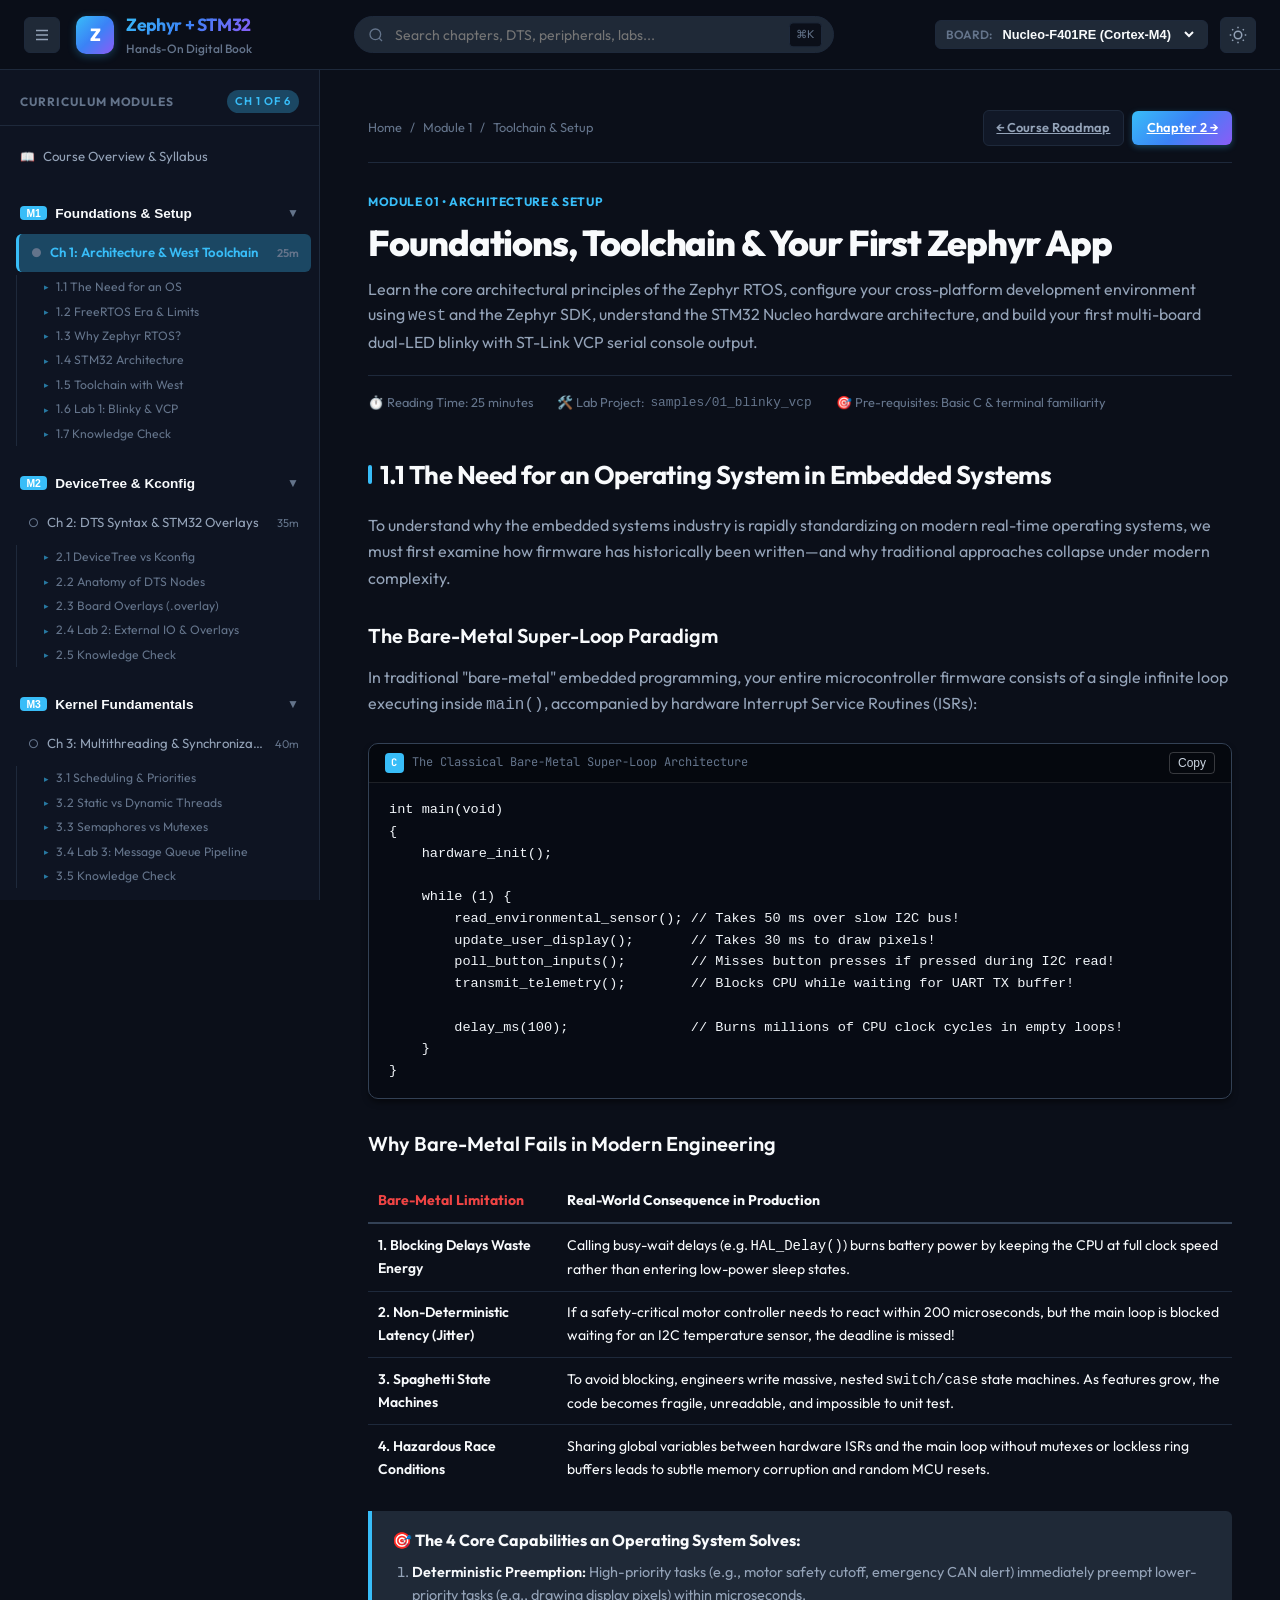
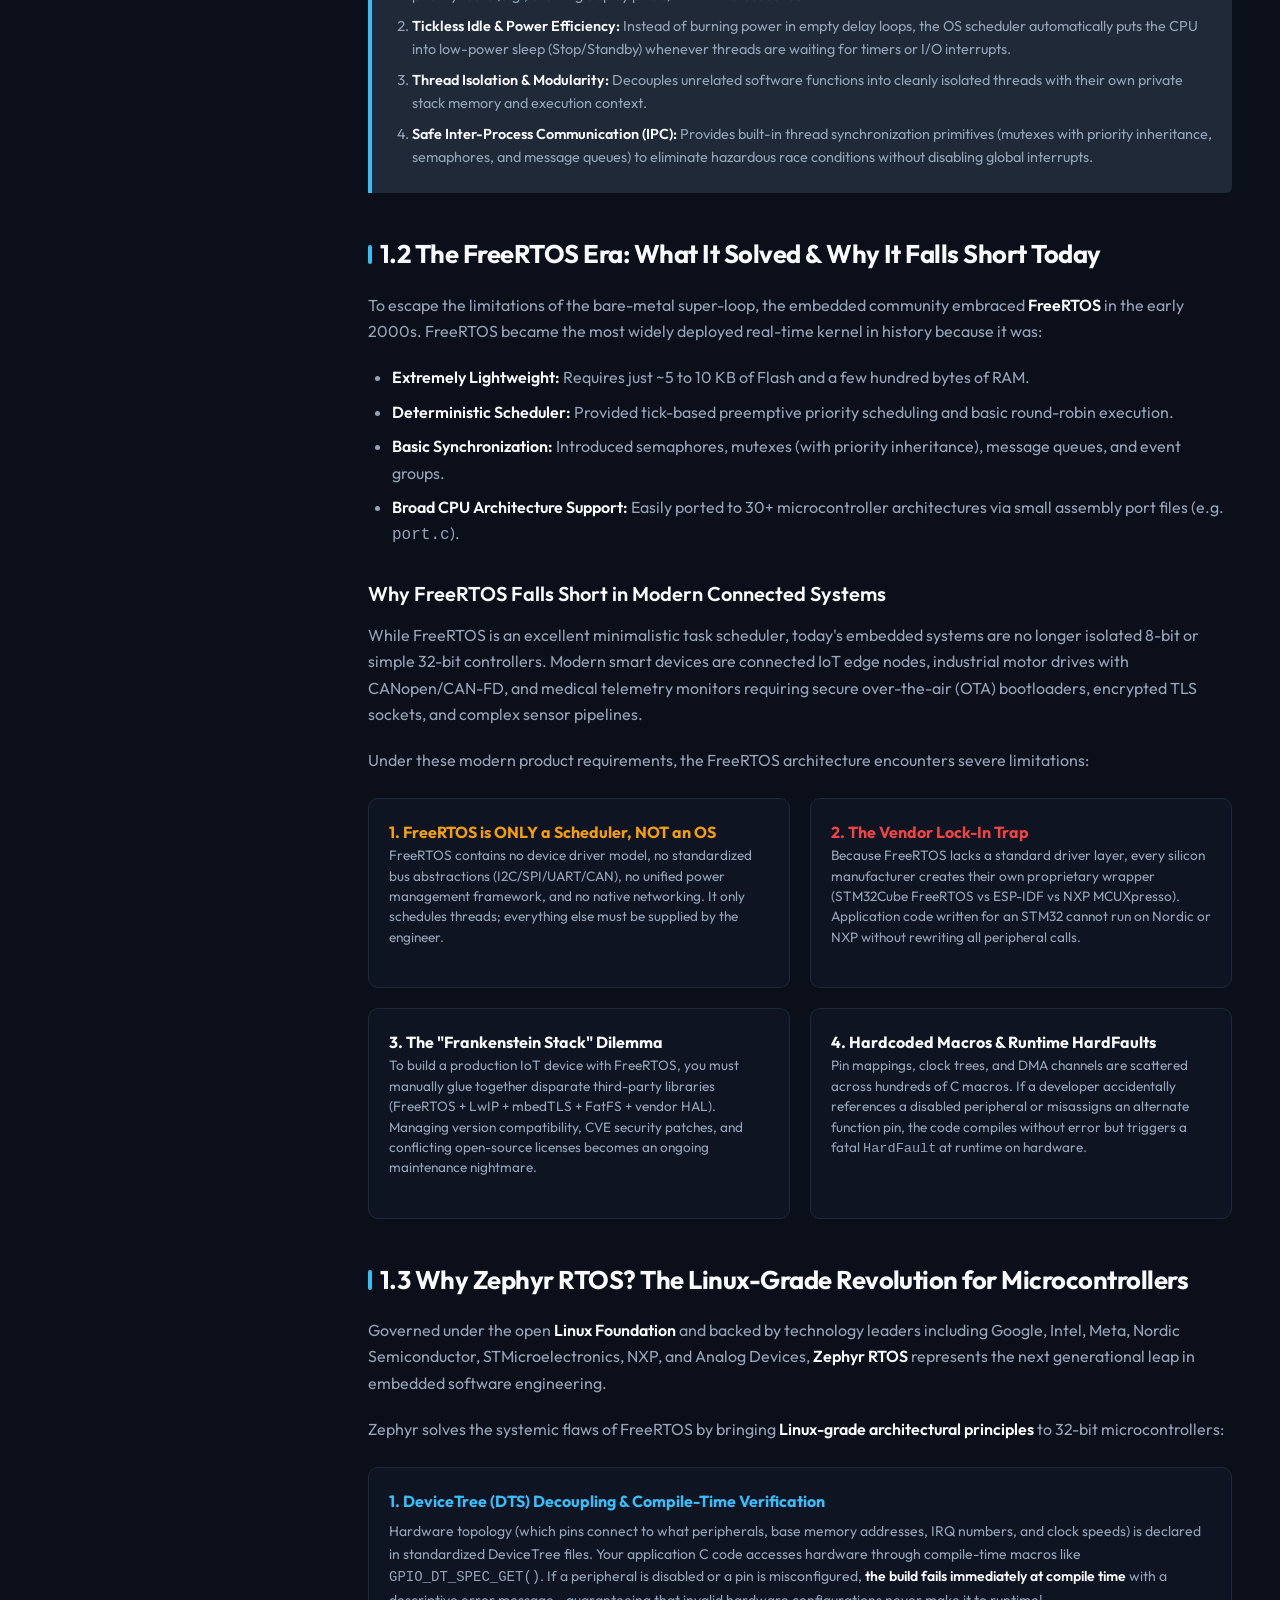
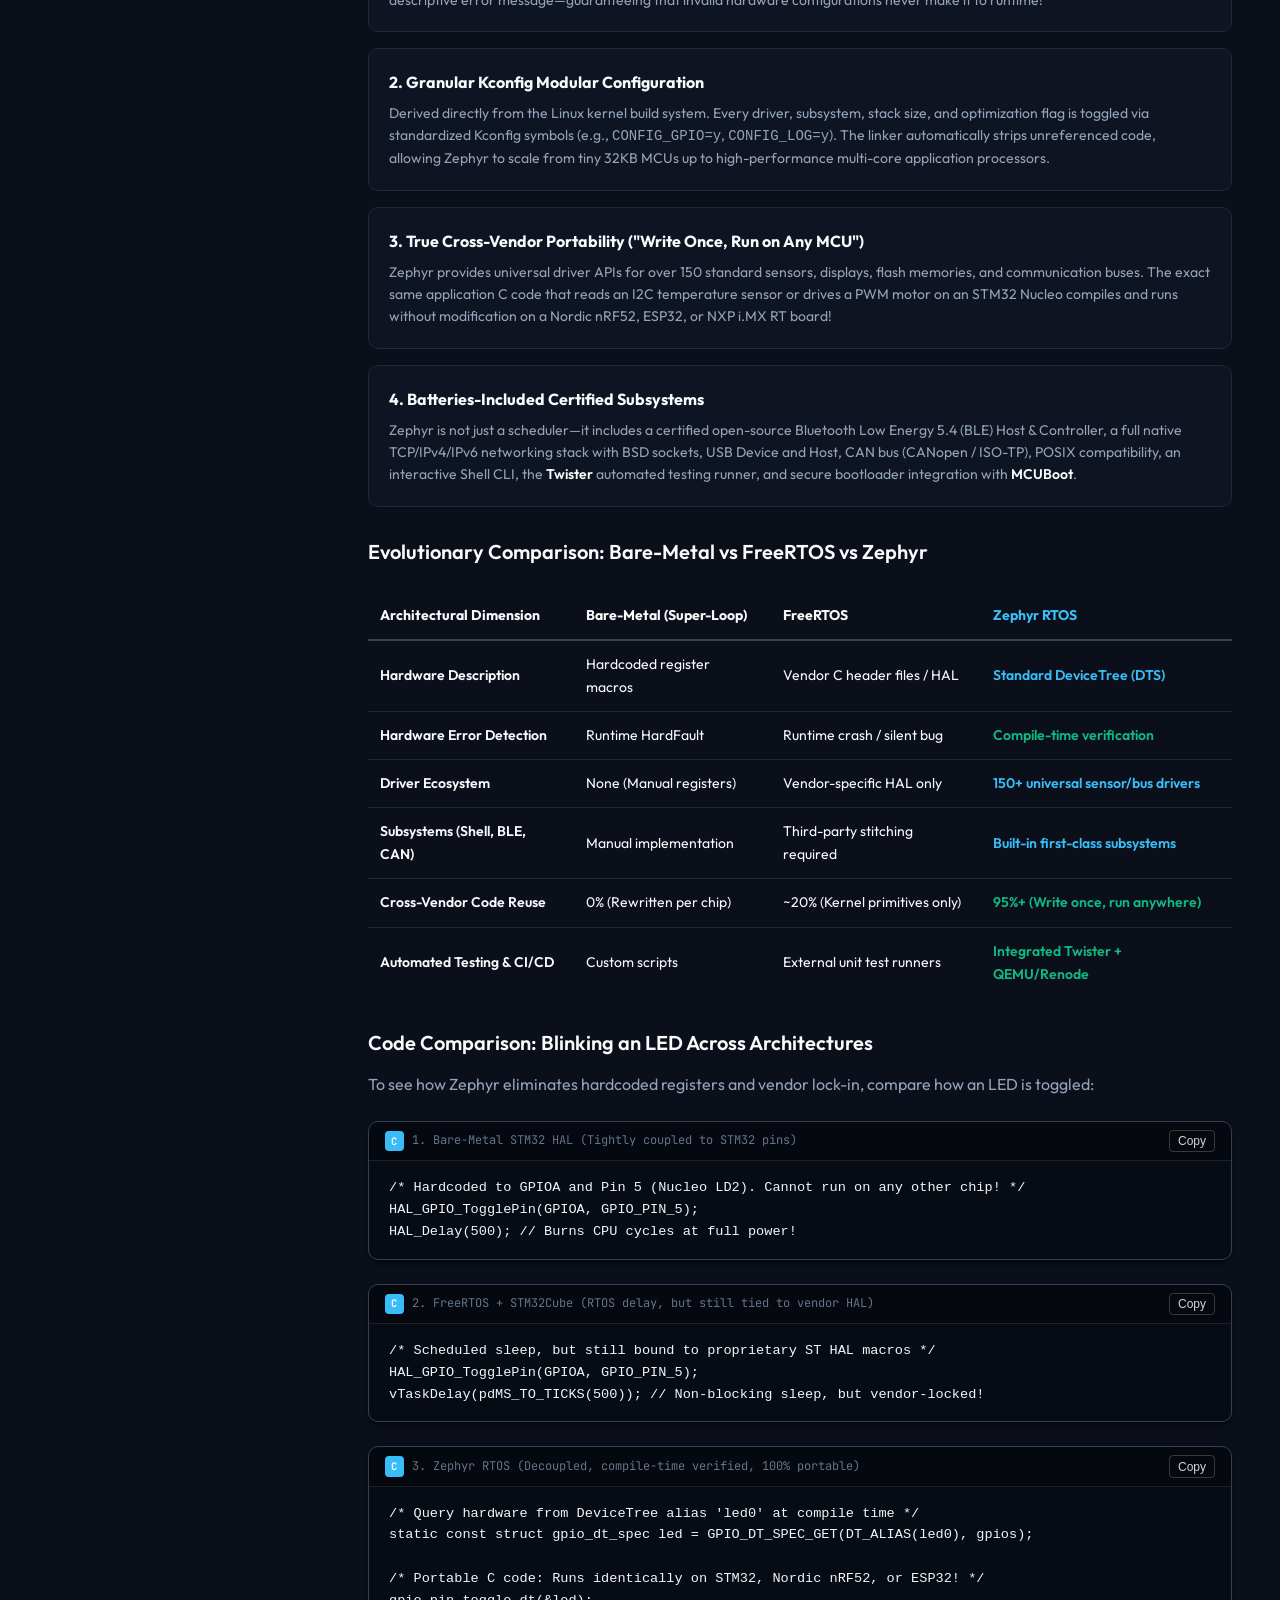
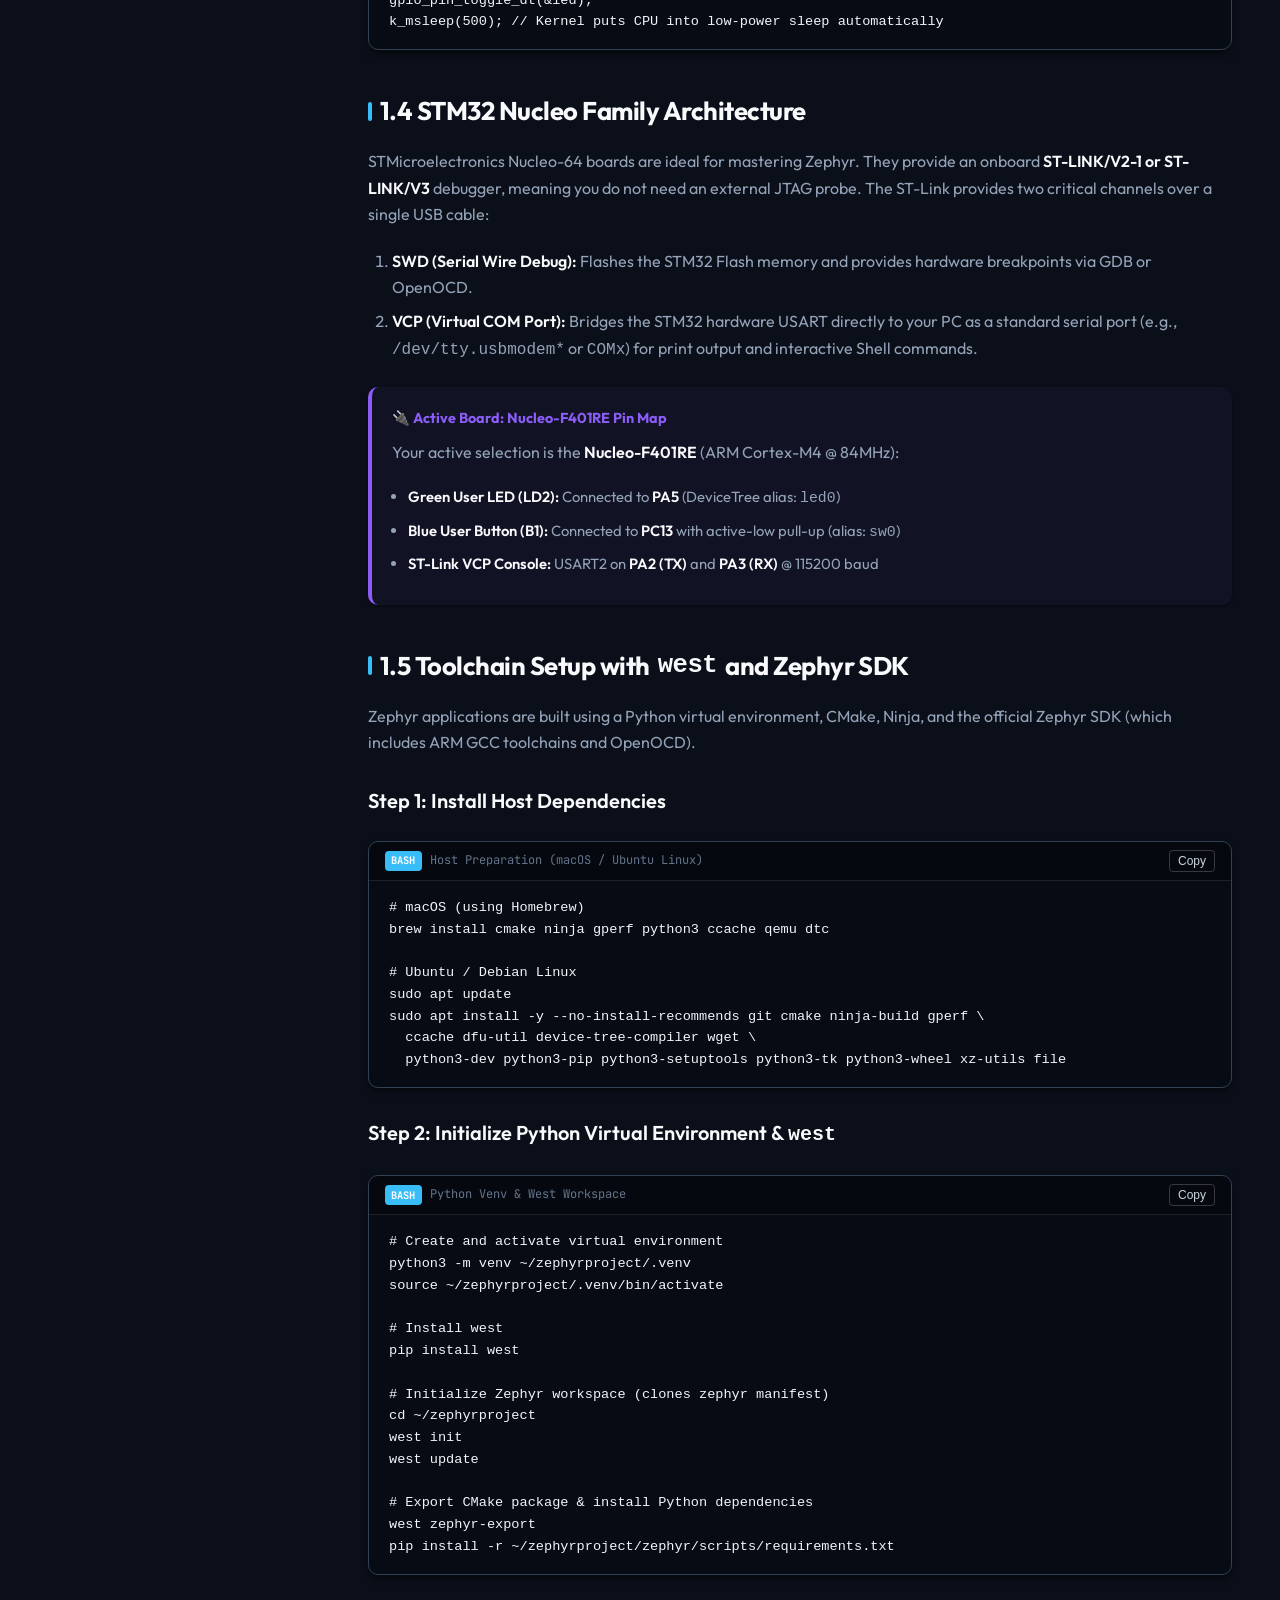
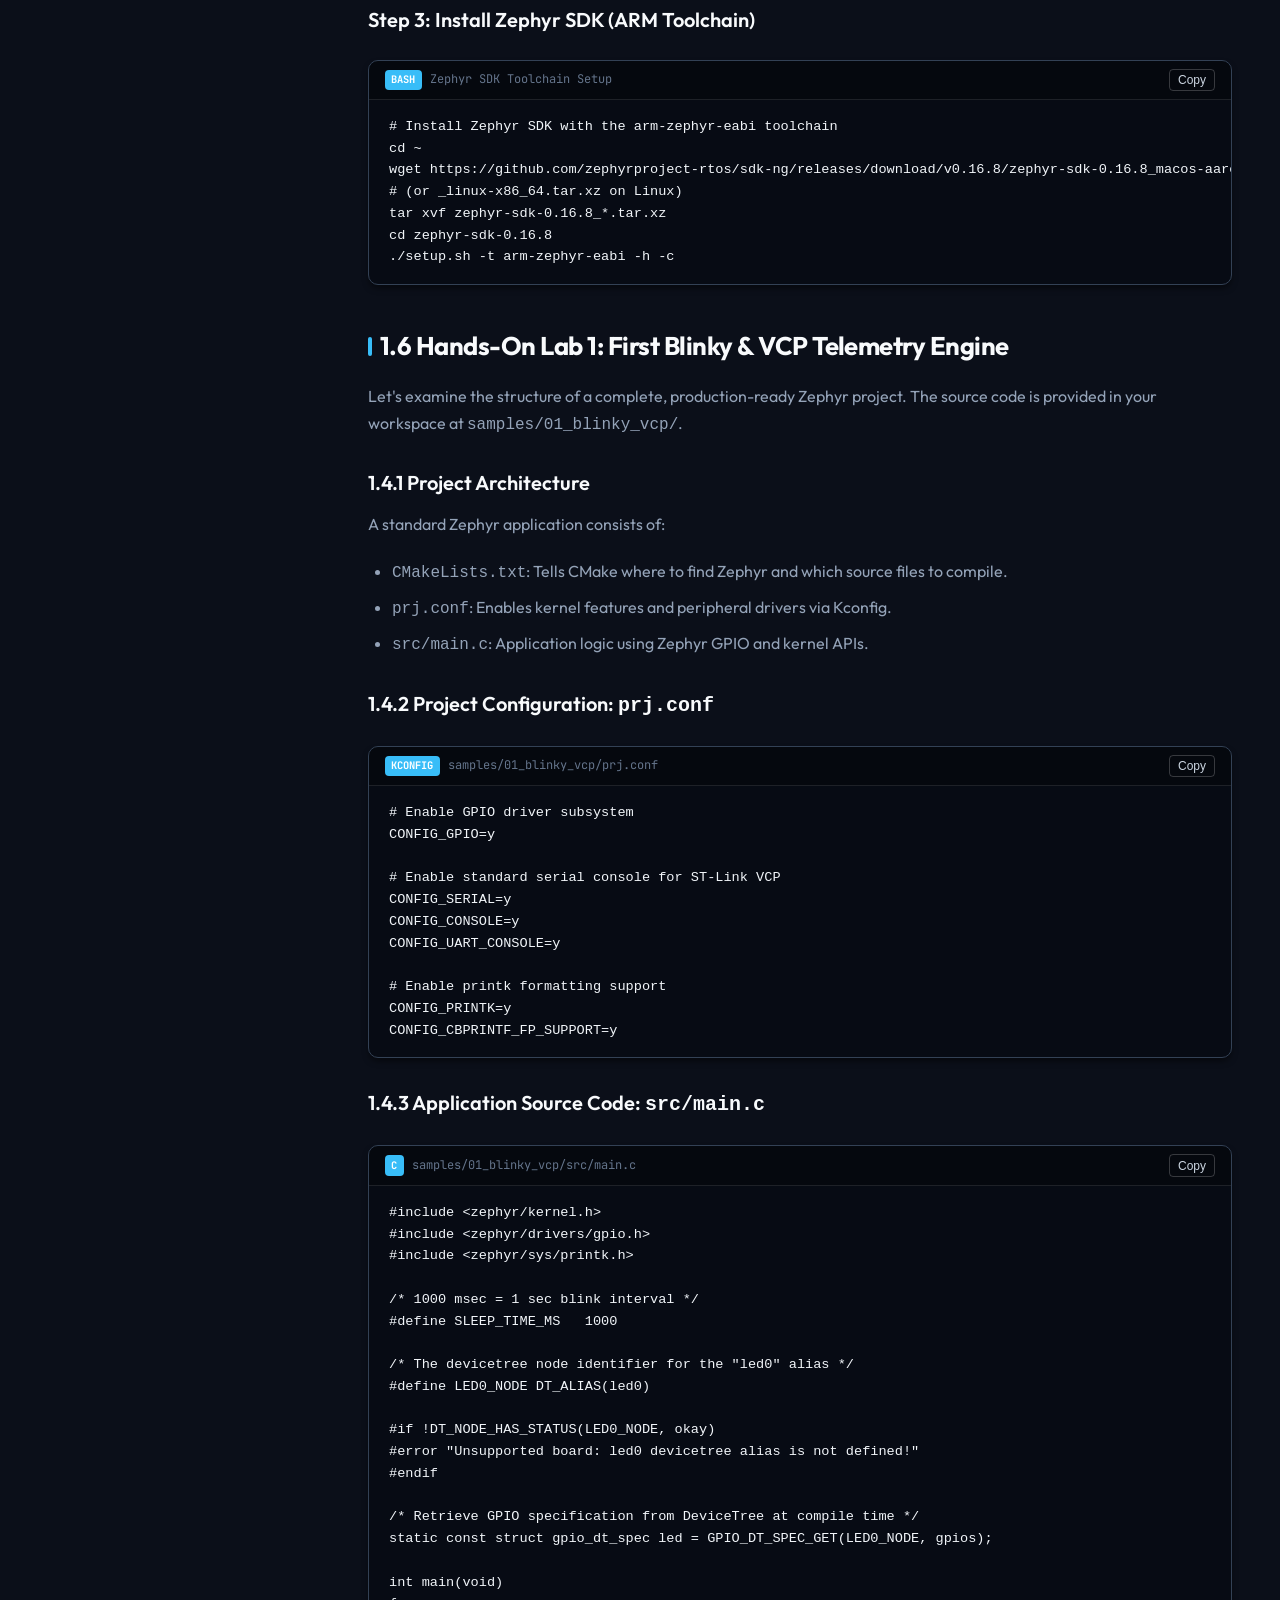
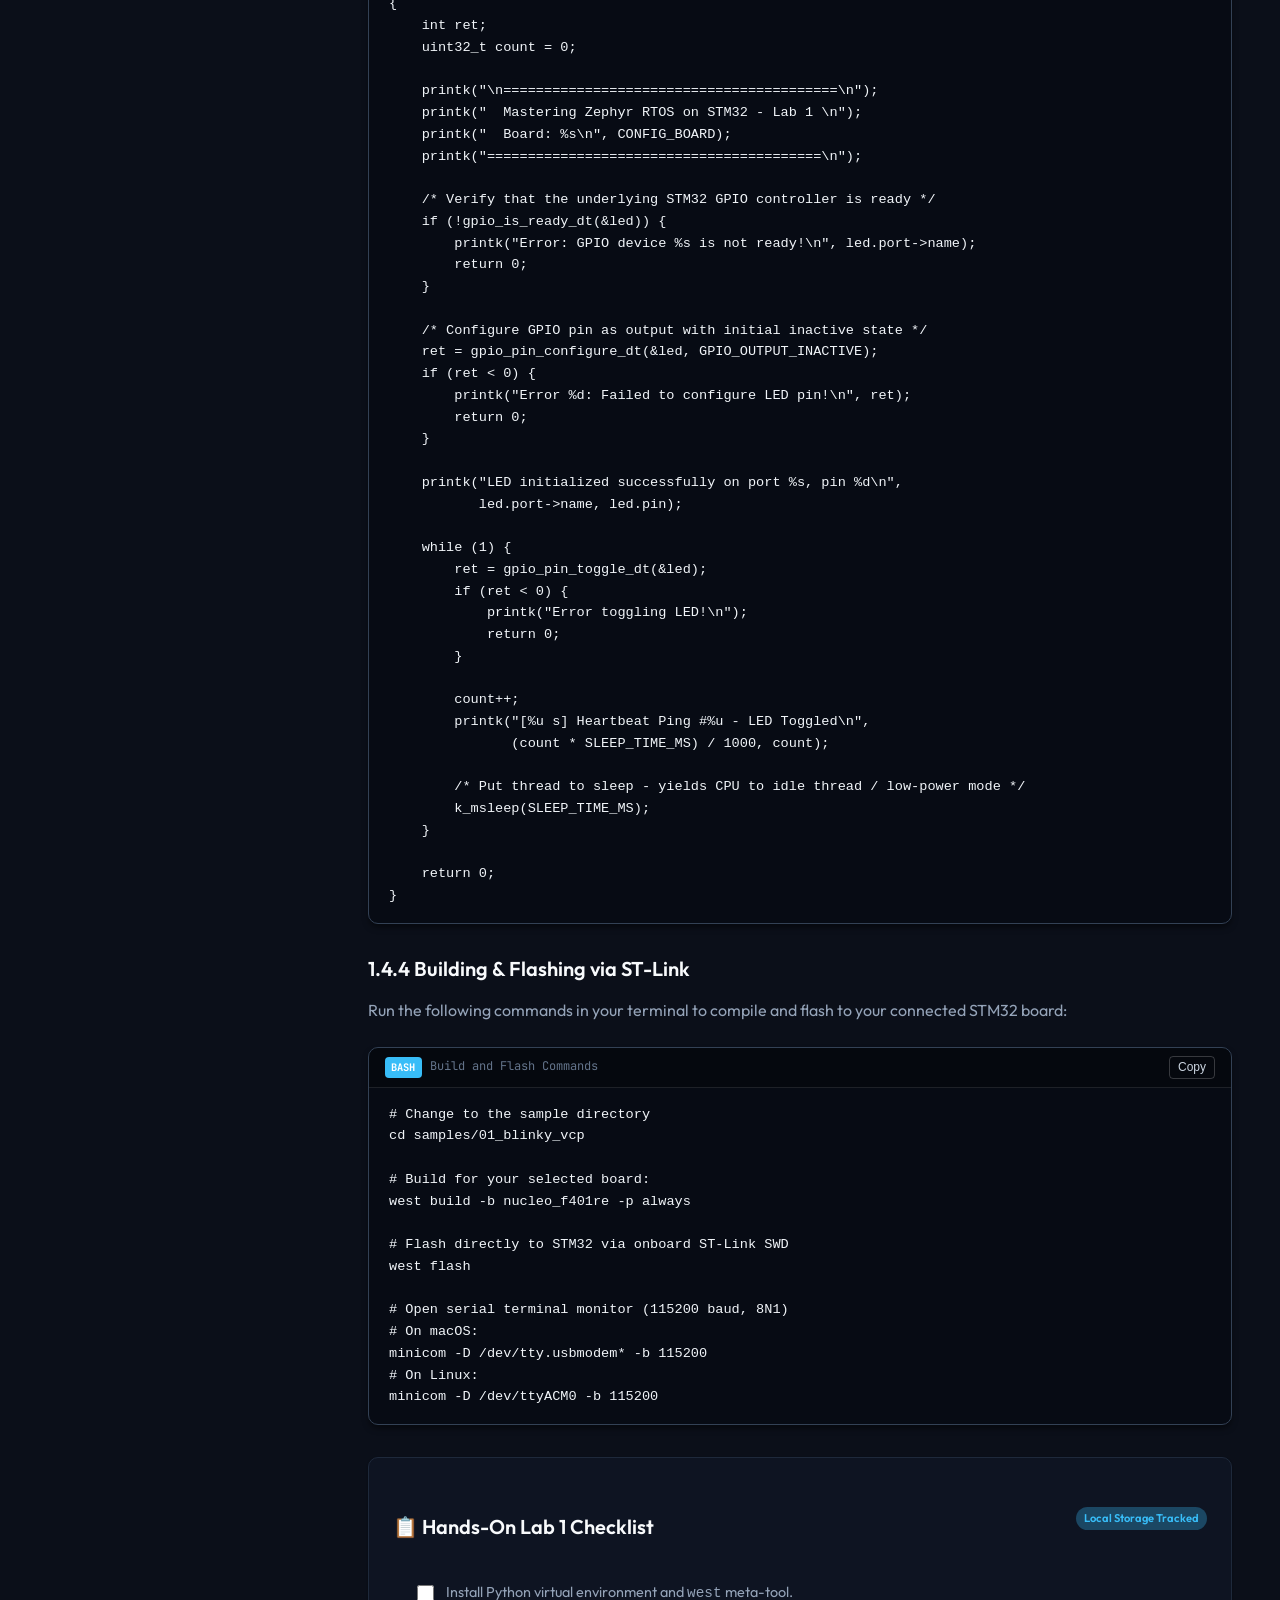
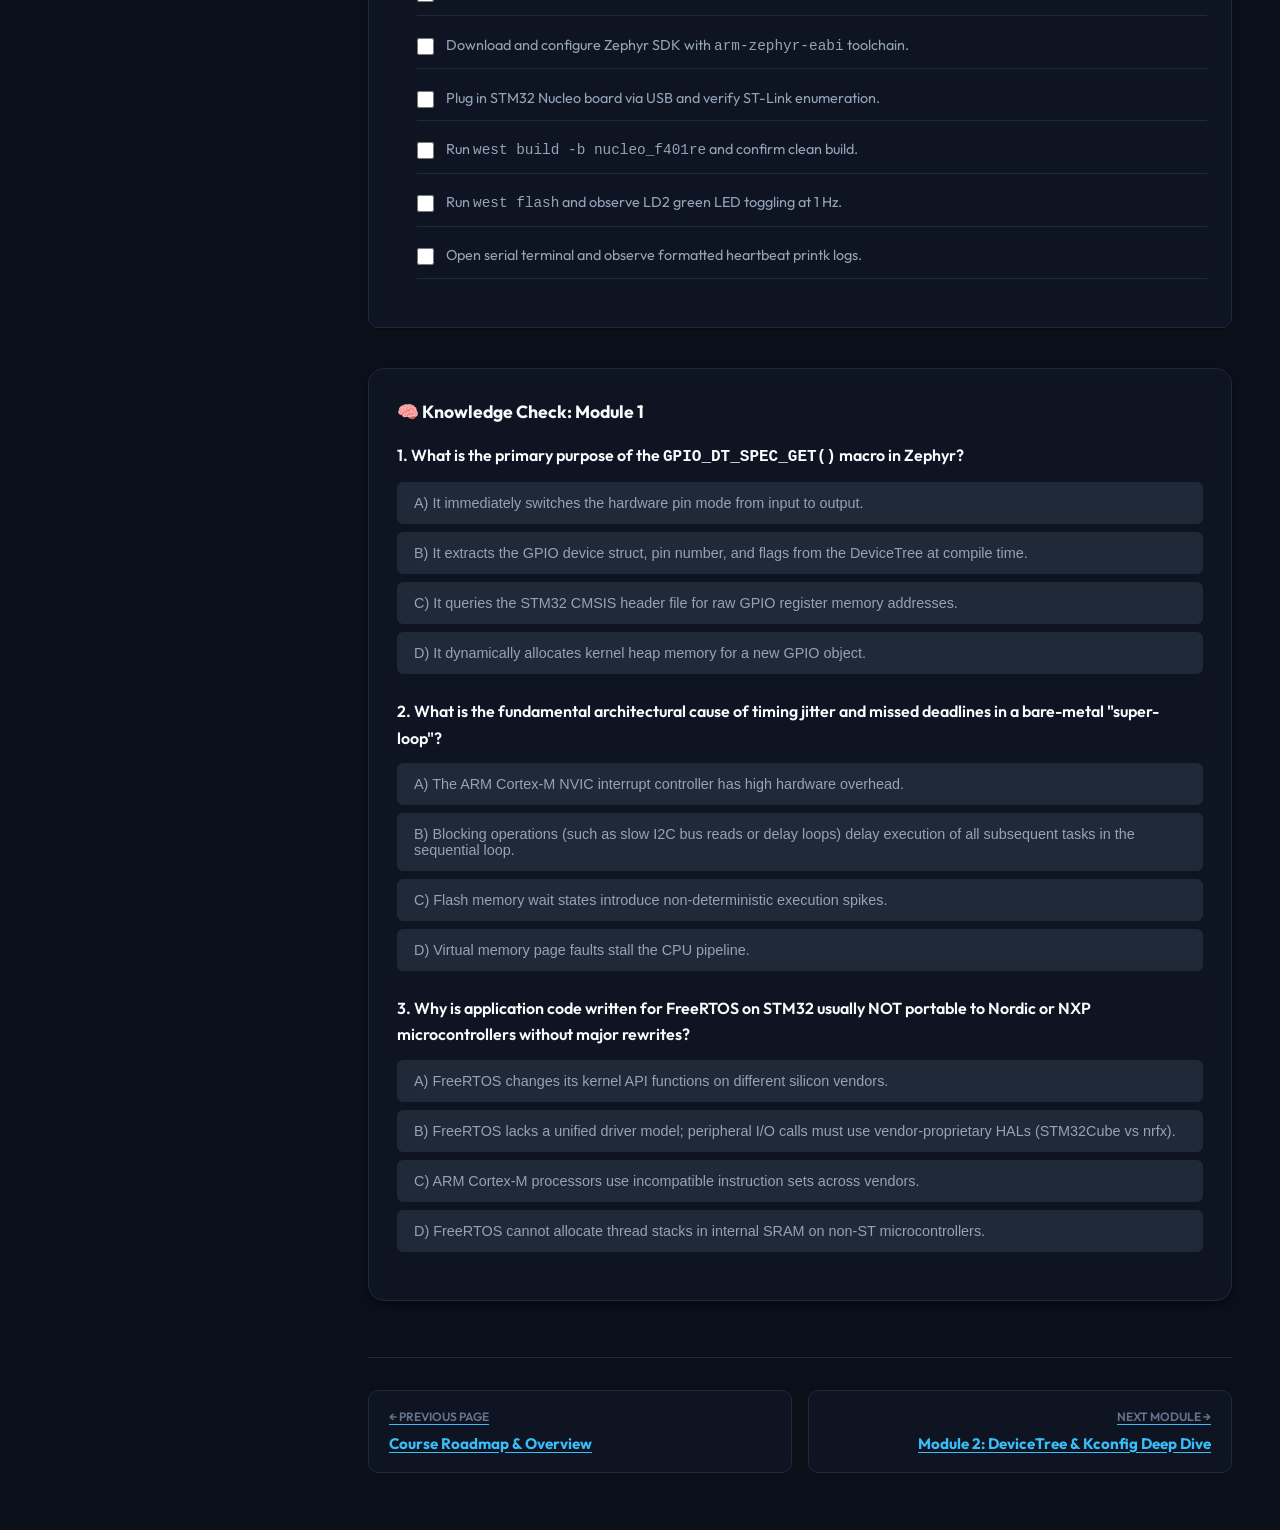
==== commit 149193f0: "Adjust curriculum: Explain Need for OS -> FreeRTOS limitations -> Why Zephyr with 3-way code compari" ====
--- a/chapters/ch01-foundations-toolchain.html
+++ b/chapters/ch01-foundations-toolchain.html
@@ -86,6 +86,15 @@
                 <span class="chapter-title-text">Ch 1: Architecture & West Toolchain</span>
                 <span class="chapter-read-time">25m</span>
               </a>
+              <ul class="subtopic-list">
+                <li><a href="ch01-foundations-toolchain.html#sec-1-1" class="subtopic-link"><span class="subtopic-bullet">▸</span> 1.1 The Need for an OS</a></li>
+                <li><a href="ch01-foundations-toolchain.html#sec-1-2" class="subtopic-link"><span class="subtopic-bullet">▸</span> 1.2 FreeRTOS Era & Limits</a></li>
+                <li><a href="ch01-foundations-toolchain.html#sec-1-3" class="subtopic-link"><span class="subtopic-bullet">▸</span> 1.3 Why Zephyr RTOS?</a></li>
+                <li><a href="ch01-foundations-toolchain.html#sec-1-4" class="subtopic-link"><span class="subtopic-bullet">▸</span> 1.4 STM32 Architecture</a></li>
+                <li><a href="ch01-foundations-toolchain.html#sec-1-5" class="subtopic-link"><span class="subtopic-bullet">▸</span> 1.5 Toolchain with West</a></li>
+                <li><a href="ch01-foundations-toolchain.html#sec-1-6" class="subtopic-link"><span class="subtopic-bullet">▸</span> 1.6 Lab 1: Blinky & VCP</a></li>
+                <li><a href="ch01-foundations-toolchain.html#sec-1-7" class="subtopic-link"><span class="subtopic-bullet">▸</span> 1.7 Knowledge Check</a></li>
+              </ul>
             </li>
           </ul>
         </div>
@@ -105,6 +114,13 @@
                 <span class="chapter-title-text">Ch 2: DTS Syntax & STM32 Overlays</span>
                 <span class="chapter-read-time">35m</span>
               </a>
+              <ul class="subtopic-list">
+                <li><a href="ch02-devicetree-kconfig.html#sec-2-1" class="subtopic-link"><span class="subtopic-bullet">▸</span> 2.1 DeviceTree vs Kconfig</a></li>
+                <li><a href="ch02-devicetree-kconfig.html#sec-2-2" class="subtopic-link"><span class="subtopic-bullet">▸</span> 2.2 Anatomy of DTS Nodes</a></li>
+                <li><a href="ch02-devicetree-kconfig.html#sec-2-3" class="subtopic-link"><span class="subtopic-bullet">▸</span> 2.3 Board Overlays (.overlay)</a></li>
+                <li><a href="ch02-devicetree-kconfig.html#sec-2-4" class="subtopic-link"><span class="subtopic-bullet">▸</span> 2.4 Lab 2: External IO & Overlays</a></li>
+                <li><a href="ch02-devicetree-kconfig.html#sec-2-5" class="subtopic-link"><span class="subtopic-bullet">▸</span> 2.5 Knowledge Check</a></li>
+              </ul>
             </li>
           </ul>
         </div>
@@ -124,6 +140,13 @@
                 <span class="chapter-title-text">Ch 3: Multithreading & Synchronization</span>
                 <span class="chapter-read-time">40m</span>
               </a>
+              <ul class="subtopic-list">
+                <li><a href="ch03-kernel-threads-sync.html#sec-3-1" class="subtopic-link"><span class="subtopic-bullet">▸</span> 3.1 Scheduling & Priorities</a></li>
+                <li><a href="ch03-kernel-threads-sync.html#sec-3-2" class="subtopic-link"><span class="subtopic-bullet">▸</span> 3.2 Static vs Dynamic Threads</a></li>
+                <li><a href="ch03-kernel-threads-sync.html#sec-3-3" class="subtopic-link"><span class="subtopic-bullet">▸</span> 3.3 Semaphores vs Mutexes</a></li>
+                <li><a href="ch03-kernel-threads-sync.html#sec-3-4" class="subtopic-link"><span class="subtopic-bullet">▸</span> 3.4 Lab 3: Message Queue Pipeline</a></li>
+                <li><a href="ch03-kernel-threads-sync.html#sec-3-5" class="subtopic-link"><span class="subtopic-bullet">▸</span> 3.5 Knowledge Check</a></li>
+              </ul>
             </li>
           </ul>
         </div>
@@ -143,6 +166,14 @@
                 <span class="chapter-title-text">Ch 4: Drivers, DMA UART & Sensors</span>
                 <span class="chapter-read-time">45m</span>
               </a>
+              <ul class="subtopic-list">
+                <li><a href="ch04-stm32-peripherals.html#sec-4-1" class="subtopic-link"><span class="subtopic-bullet">▸</span> 4.1 Device Driver Model</a></li>
+                <li><a href="ch04-stm32-peripherals.html#sec-4-2" class="subtopic-link"><span class="subtopic-bullet">▸</span> 4.2 Async DMA UART</a></li>
+                <li><a href="ch04-stm32-peripherals.html#sec-4-3" class="subtopic-link"><span class="subtopic-bullet">▸</span> 4.3 I2C Sensor Subsystem</a></li>
+                <li><a href="ch04-stm32-peripherals.html#sec-4-4" class="subtopic-link"><span class="subtopic-bullet">▸</span> 4.4 Hardware PWM Timers</a></li>
+                <li><a href="ch04-stm32-peripherals.html#sec-4-5" class="subtopic-link"><span class="subtopic-bullet">▸</span> 4.5 Lab 4: Weather Station</a></li>
+                <li><a href="ch04-stm32-peripherals.html#sec-4-6" class="subtopic-link"><span class="subtopic-bullet">▸</span> 4.6 Knowledge Check</a></li>
+              </ul>
             </li>
           </ul>
         </div>
@@ -162,6 +193,13 @@
                 <span class="chapter-title-text">Ch 5: Shell, CAN Bus & BLE</span>
                 <span class="chapter-read-time">30m</span>
               </a>
+              <ul class="subtopic-list">
+                <li><a href="ch05-shell-connectivity.html#sec-5-1" class="subtopic-link"><span class="subtopic-bullet">▸</span> 5.1 Zephyr Shell Subsystem</a></li>
+                <li><a href="ch05-shell-connectivity.html#sec-5-2" class="subtopic-link"><span class="subtopic-bullet">▸</span> 5.2 Deferred Logging</a></li>
+                <li><a href="ch05-shell-connectivity.html#sec-5-3" class="subtopic-link"><span class="subtopic-bullet">▸</span> 5.3 CAN Bus (bxCAN / FDCAN)</a></li>
+                <li><a href="ch05-shell-connectivity.html#sec-5-4" class="subtopic-link"><span class="subtopic-bullet">▸</span> 5.4 Lab 5: Diagnostic Shell</a></li>
+                <li><a href="ch05-shell-connectivity.html#sec-5-5" class="subtopic-link"><span class="subtopic-bullet">▸</span> 5.5 Knowledge Check</a></li>
+              </ul>
             </li>
           </ul>
         </div>
@@ -181,8 +219,29 @@
                 <span class="chapter-title-text">Ch 6: MCUBoot, Twister & Capstone</span>
                 <span class="chapter-read-time">50m</span>
               </a>
+              <ul class="subtopic-list">
+                <li><a href="ch06-production-capstone.html#sec-6-1" class="subtopic-link"><span class="subtopic-bullet">▸</span> 6.1 MCUBoot Dual-Slot DFU</a></li>
+                <li><a href="ch06-production-capstone.html#sec-6-2" class="subtopic-link"><span class="subtopic-bullet">▸</span> 6.2 Twister Automated Testing</a></li>
+                <li><a href="ch06-production-capstone.html#sec-6-3" class="subtopic-link"><span class="subtopic-bullet">▸</span> 6.3 OpenOCD & GDB Debugging</a></li>
+                <li><a href="ch06-production-capstone.html#sec-6-4" class="subtopic-link"><span class="subtopic-bullet">▸</span> 6.4 Lab 6: Watchdog Supervisor</a></li>
+                <li><a href="ch06-production-capstone.html#sec-6-5" class="subtopic-link"><span class="subtopic-bullet">▸</span> 6.5 Certification Quiz</a></li>
+              </ul>
             </li>
           </ul>
+        </div>
+
+        <div class="nav-module-group">
+          <a href="gui-ai-studio.html" class="chapter-nav-item">
+            <span class="chapter-check-icon">⚡</span>
+            <span class="chapter-title-text">GUI Studio & AI Generator</span>
+          </a>
+        </div>
+
+        <div class="nav-module-group">
+          <a href="references.html" class="chapter-nav-item">
+            <span class="chapter-check-icon">📚</span>
+            <span class="chapter-title-text">References & Standards</span>
+          </a>
         </div>
       </nav>
     </aside>
@@ -218,27 +277,273 @@
           </div>
         </div>
 
-        <h2>1.1 What is Zephyr RTOS?</h2>
+        <!-- Section 1.1 -->
+        <h2 id="sec-1-1">1.1 The Need for an Operating System in Embedded Systems</h2>
         <p>
-          Zephyr is an open-source, scalable, real-time operating system (RTOS) hosted by the Linux Foundation. Unlike traditional micro-kernels that only handle task scheduling and simple IPC (such as FreeRTOS), Zephyr provides a complete, modern operating system environment for resource-constrained microcontrollers.
+          To understand why the embedded systems industry is rapidly standardizing on modern real-time operating systems, we must first examine how firmware has historically been written—and why traditional approaches collapse under modern complexity.
         </p>
 
-        <p>Key architectural pillars that set Zephyr apart:</p>
+        <h3>The Bare-Metal Super-Loop Paradigm</h3>
+        <p>
+          In traditional "bare-metal" embedded programming, your entire microcontroller firmware consists of a single infinite loop executing inside <code>main()</code>, accompanied by hardware Interrupt Service Routines (ISRs):
+        </p>
+
+        <div class="code-container">
+          <div class="code-header">
+            <div class="code-title">
+              <span class="code-lang-badge">C</span>
+              <span>The Classical Bare-Metal Super-Loop Architecture</span>
+            </div>
+            <button class="code-copy-btn">Copy</button>
+          </div>
+          <div class="code-body">
+            <pre><code>int main(void)
+{
+    hardware_init();
+    
+    while (1) {
+        read_environmental_sensor(); // Takes 50 ms over slow I2C bus!
+        update_user_display();       // Takes 30 ms to draw pixels!
+        poll_button_inputs();        // Misses button presses if pressed during I2C read!
+        transmit_telemetry();        // Blocks CPU while waiting for UART TX buffer!
+        
+        delay_ms(100);               // Burns millions of CPU clock cycles in empty loops!
+    }
+}</code></pre>
+          </div>
+        </div>
+
+        <h3>Why Bare-Metal Fails in Modern Engineering</h3>
+        <div style="overflow-x:auto;margin:1.25rem 0;">
+          <table style="width:100%;border-collapse:collapse;font-size:0.875rem;">
+            <thead>
+              <tr style="border-bottom:2px solid var(--border-strong);text-align:left;">
+                <th style="padding:0.6rem;color:var(--status-error);">Bare-Metal Limitation</th>
+                <th style="padding:0.6rem;">Real-World Consequence in Production</th>
+              </tr>
+            </thead>
+            <tbody>
+              <tr style="border-bottom:1px solid var(--border-subtle);">
+                <td style="padding:0.6rem;font-weight:600;">1. Blocking Delays Waste Energy</td>
+                <td style="padding:0.6rem;">Calling busy-wait delays (e.g. <code>HAL_Delay()</code>) burns battery power by keeping the CPU at full clock speed rather than entering low-power sleep states.</td>
+              </tr>
+              <tr style="border-bottom:1px solid var(--border-subtle);">
+                <td style="padding:0.6rem;font-weight:600;">2. Non-Deterministic Latency (Jitter)</td>
+                <td style="padding:0.6rem;">If a safety-critical motor controller needs to react within 200 microseconds, but the main loop is blocked waiting for an I2C temperature sensor, the deadline is missed!</td>
+              </tr>
+              <tr style="border-bottom:1px solid var(--border-subtle);">
+                <td style="padding:0.6rem;font-weight:600;">3. Spaghetti State Machines</td>
+                <td style="padding:0.6rem;">To avoid blocking, engineers write massive, nested <code>switch/case</code> state machines. As features grow, the code becomes fragile, unreadable, and impossible to unit test.</td>
+              </tr>
+              <tr>
+                <td style="padding:0.6rem;font-weight:600;">4. Hazardous Race Conditions</td>
+                <td style="padding:0.6rem;">Sharing global variables between hardware ISRs and the main loop without mutexes or lockless ring buffers leads to subtle memory corruption and random MCU resets.</td>
+              </tr>
+            </tbody>
+          </table>
+        </div>
+
+        <div style="background:var(--bg-tertiary);border-left:4px solid var(--accent-primary);padding:1rem 1.25rem;border-radius:0 var(--radius-sm) var(--radius-sm) 0;margin:1.25rem 0;">
+          <h4 style="margin:0 0 0.5rem;color:var(--text-primary);">🎯 The 4 Core Capabilities an Operating System Solves:</h4>
+          <ol style="margin:0 0 0 1.25rem;font-size:0.9rem;color:var(--text-secondary);line-height:1.6;">
+            <li><strong>Deterministic Preemption:</strong> High-priority tasks (e.g., motor safety cutoff, emergency CAN alert) immediately preempt lower-priority tasks (e.g., drawing display pixels) within microseconds.</li>
+            <li><strong>Tickless Idle & Power Efficiency:</strong> Instead of burning power in empty delay loops, the OS scheduler automatically puts the CPU into low-power sleep (Stop/Standby) whenever threads are waiting for timers or I/O interrupts.</li>
+            <li><strong>Thread Isolation & Modularity:</strong> Decouples unrelated software functions into cleanly isolated threads with their own private stack memory and execution context.</li>
+            <li><strong>Safe Inter-Process Communication (IPC):</strong> Provides built-in thread synchronization primitives (mutexes with priority inheritance, semaphores, and message queues) to eliminate hazardous race conditions without disabling global interrupts.</li>
+          </ol>
+        </div>
+
+        <!-- Section 1.2 -->
+        <h2 id="sec-1-2">1.2 The FreeRTOS Era: What It Solved &amp; Why It Falls Short Today</h2>
+        <p>
+          To escape the limitations of the bare-metal super-loop, the embedded community embraced <strong>FreeRTOS</strong> in the early 2000s. FreeRTOS became the most widely deployed real-time kernel in history because it was:
+        </p>
         <ul>
-          <li><strong>Unified Hardware Abstraction:</strong> Driven by <strong>DeviceTree (DTS)</strong>. Your application C code queries hardware capabilities at compile time without hardcoding GPIO pin numbers, timer registers, or vendor peripheral addresses.</li>
-          <li><strong>Granular Kconfig System:</strong> Derived from the Linux kernel. Every driver, kernel feature, stack size, and optimization flag is selected via descriptive Kconfig symbols. Unused code is completely stripped by the linker.</li>
-          <li><strong>Native Multi-Repo Management (<code>west</code>):</strong> Zephyr uses its own meta-tool called <code>west</code> to track dependencies (CMSIS, HAL drivers, crypto libraries, MCUboot) with exact Git commit pinning.</li>
-          <li><strong>Built-in Enterprise Security:</strong> Support for memory domain protection (MPU/MMU), stack overflow canaries, crypto subsystems, and secure firmware update flows (MCUBoot).</li>
+          <li><strong>Extremely Lightweight:</strong> Requires just ~5 to 10 KB of Flash and a few hundred bytes of RAM.</li>
+          <li><strong>Deterministic Scheduler:</strong> Provided tick-based preemptive priority scheduling and basic round-robin execution.</li>
+          <li><strong>Basic Synchronization:</strong> Introduced semaphores, mutexes (with priority inheritance), message queues, and event groups.</li>
+          <li><strong>Broad CPU Architecture Support:</strong> Easily ported to 30+ microcontroller architectures via small assembly port files (e.g. <code>port.c</code>).</li>
         </ul>
 
-        <div class="callout callout-tip">
-          <div class="callout-header">💡 Zephyr's Philosophy: Compile-Time Verification</div>
-          <div class="callout-body">
-            <p>In traditional RTOS programming, invalid hardware references (like querying a nonexistent UART or bad pin) often fail silently at runtime or trigger HardFaults during execution. Zephyr catches these errors <strong>at compile time</strong> through DeviceTree macros. If a peripheral is disabled in your board config, referencing it will fail during compilation!</p>
-          </div>
-        </div>
-
-        <h2>1.2 STM32 Nucleo Family Architecture</h2>
+        <h3>Why FreeRTOS Falls Short in Modern Connected Systems</h3>
+        <p>
+          While FreeRTOS is an excellent minimalistic task scheduler, today's embedded systems are no longer isolated 8-bit or simple 32-bit controllers. Modern smart devices are connected IoT edge nodes, industrial motor drives with CANopen/CAN-FD, and medical telemetry monitors requiring secure over-the-air (OTA) bootloaders, encrypted TLS sockets, and complex sensor pipelines.
+        </p>
+        <p>Under these modern product requirements, the FreeRTOS architecture encounters severe limitations:</p>
+
+        <div style="display:grid;grid-template-columns:1fr 1fr;gap:1.25rem;margin:1.5rem 0;">
+          <div style="background:var(--bg-card);border:1px solid var(--border-subtle);border-radius:var(--radius-md);padding:1.25rem;">
+            <h4 style="margin-top:0;color:var(--status-warning);">1. FreeRTOS is ONLY a Scheduler, NOT an OS</h4>
+            <p style="font-size:0.85rem;color:var(--text-secondary);line-height:1.5;">
+              FreeRTOS contains no device driver model, no standardized bus abstractions (I2C/SPI/UART/CAN), no unified power management framework, and no native networking. It only schedules threads; everything else must be supplied by the engineer.
+            </p>
+          </div>
+
+          <div style="background:var(--bg-card);border:1px solid var(--border-subtle);border-radius:var(--radius-md);padding:1.25rem;">
+            <h4 style="margin-top:0;color:var(--status-error);">2. The Vendor Lock-In Trap</h4>
+            <p style="font-size:0.85rem;color:var(--text-secondary);line-height:1.5;">
+              Because FreeRTOS lacks a standard driver layer, every silicon manufacturer creates their own proprietary wrapper (STM32Cube FreeRTOS vs ESP-IDF vs NXP MCUXpresso). Application code written for an STM32 cannot run on Nordic or NXP without rewriting all peripheral calls.
+            </p>
+          </div>
+
+          <div style="background:var(--bg-card);border:1px solid var(--border-subtle);border-radius:var(--radius-md);padding:1.25rem;">
+            <h4 style="margin-top:0;color:#f59e0b);">3. The "Frankenstein Stack" Dilemma</h4>
+            <p style="font-size:0.85rem;color:var(--text-secondary);line-height:1.5;">
+              To build a production IoT device with FreeRTOS, you must manually glue together disparate third-party libraries (FreeRTOS + LwIP + mbedTLS + FatFS + vendor HAL). Managing version compatibility, CVE security patches, and conflicting open-source licenses becomes an ongoing maintenance nightmare.
+            </p>
+          </div>
+
+          <div style="background:var(--bg-card);border:1px solid var(--border-subtle);border-radius:var(--radius-md);padding:1.25rem;">
+            <h4 style="margin-top:0;color:#ef4444);">4. Hardcoded Macros &amp; Runtime HardFaults</h4>
+            <p style="font-size:0.85rem;color:var(--text-secondary);line-height:1.5;">
+              Pin mappings, clock trees, and DMA channels are scattered across hundreds of C macros. If a developer accidentally references a disabled peripheral or misassigns an alternate function pin, the code compiles without error but triggers a fatal <code>HardFault</code> at runtime on hardware.
+            </p>
+          </div>
+        </div>
+
+        <!-- Section 1.3 -->
+        <h2 id="sec-1-3">1.3 Why Zephyr RTOS? The Linux-Grade Revolution for Microcontrollers</h2>
+        <p>
+          Governed under the open <strong>Linux Foundation</strong> and backed by technology leaders including Google, Intel, Meta, Nordic Semiconductor, STMicroelectronics, NXP, and Analog Devices, <strong>Zephyr RTOS</strong> represents the next generational leap in embedded software engineering.
+        </p>
+
+        <p>Zephyr solves the systemic flaws of FreeRTOS by bringing <strong>Linux-grade architectural principles</strong> to 32-bit microcontrollers:</p>
+
+        <div style="display:flex;flex-direction:column;gap:1rem;margin:1.5rem 0;">
+          <div style="background:var(--bg-card);border:1px solid var(--border-subtle);padding:1.25rem;border-radius:var(--radius-md);">
+            <h4 style="margin:0 0 0.4rem;color:var(--accent-primary);">1. DeviceTree (DTS) Decoupling &amp; Compile-Time Verification</h4>
+            <p style="font-size:0.875rem;margin:0;color:var(--text-secondary);line-height:1.6;">
+              Hardware topology (which pins connect to what peripherals, base memory addresses, IRQ numbers, and clock speeds) is declared in standardized DeviceTree files. Your application C code accesses hardware through compile-time macros like <code>GPIO_DT_SPEC_GET()</code>. If a peripheral is disabled or a pin is misconfigured, <strong>the build fails immediately at compile time</strong> with a descriptive error message—guaranteeing that invalid hardware configurations never make it to runtime!
+            </p>
+          </div>
+
+          <div style="background:var(--bg-card);border:1px solid var(--border-subtle);padding:1.25rem;border-radius:var(--radius-md);">
+            <h4 style="margin:0 0 0.4rem;color:#10b981);">2. Granular Kconfig Modular Configuration</h4>
+            <p style="font-size:0.875rem;margin:0;color:var(--text-secondary);line-height:1.6;">
+              Derived directly from the Linux kernel build system. Every driver, subsystem, stack size, and optimization flag is toggled via standardized Kconfig symbols (e.g., <code>CONFIG_GPIO=y</code>, <code>CONFIG_LOG=y</code>). The linker automatically strips unreferenced code, allowing Zephyr to scale from tiny 32KB MCUs up to high-performance multi-core application processors.
+            </p>
+          </div>
+
+          <div style="background:var(--bg-card);border:1px solid var(--border-subtle);padding:1.25rem;border-radius:var(--radius-md);">
+            <h4 style="margin:0 0 0.4rem;color:#8b5cf6);">3. True Cross-Vendor Portability ("Write Once, Run on Any MCU")</h4>
+            <p style="font-size:0.875rem;margin:0;color:var(--text-secondary);line-height:1.6;">
+              Zephyr provides universal driver APIs for over 150 standard sensors, displays, flash memories, and communication buses. The exact same application C code that reads an I2C temperature sensor or drives a PWM motor on an STM32 Nucleo compiles and runs without modification on a Nordic nRF52, ESP32, or NXP i.MX RT board!
+            </p>
+          </div>
+
+          <div style="background:var(--bg-card);border:1px solid var(--border-subtle);padding:1.25rem;border-radius:var(--radius-md);">
+            <h4 style="margin:0 0 0.4rem;color:#f59e0b);">4. Batteries-Included Certified Subsystems</h4>
+            <p style="font-size:0.875rem;margin:0;color:var(--text-secondary);line-height:1.6;">
+              Zephyr is not just a scheduler—it includes a certified open-source Bluetooth Low Energy 5.4 (BLE) Host &amp; Controller, a full native TCP/IPv4/IPv6 networking stack with BSD sockets, USB Device and Host, CAN bus (CANopen / ISO-TP), POSIX compatibility, an interactive Shell CLI, the <strong>Twister</strong> automated testing runner, and secure bootloader integration with <strong>MCUBoot</strong>.
+            </p>
+          </div>
+        </div>
+
+        <h3>Evolutionary Comparison: Bare-Metal vs FreeRTOS vs Zephyr</h3>
+        <div style="overflow-x:auto;margin:1.5rem 0;">
+          <table style="width:100%;border-collapse:collapse;font-size:0.875rem;">
+            <thead>
+              <tr style="border-bottom:2px solid var(--border-strong);text-align:left;">
+                <th style="padding:0.75rem;">Architectural Dimension</th>
+                <th style="padding:0.75rem;">Bare-Metal (Super-Loop)</th>
+                <th style="padding:0.75rem;">FreeRTOS</th>
+                <th style="padding:0.75rem;color:var(--accent-primary);">Zephyr RTOS</th>
+              </tr>
+            </thead>
+            <tbody>
+              <tr style="border-bottom:1px solid var(--border-subtle);">
+                <td style="padding:0.75rem;font-weight:600;">Hardware Description</td>
+                <td style="padding:0.75rem;">Hardcoded register macros</td>
+                <td style="padding:0.75rem;">Vendor C header files / HAL</td>
+                <td style="padding:0.75rem;font-weight:600;color:var(--accent-primary);">Standard DeviceTree (DTS)</td>
+              </tr>
+              <tr style="border-bottom:1px solid var(--border-subtle);">
+                <td style="padding:0.75rem;font-weight:600;">Hardware Error Detection</td>
+                <td style="padding:0.75rem;">Runtime HardFault</td>
+                <td style="padding:0.75rem;">Runtime crash / silent bug</td>
+                <td style="padding:0.75rem;font-weight:600;color:#10b981;">Compile-time verification</td>
+              </tr>
+              <tr style="border-bottom:1px solid var(--border-subtle);">
+                <td style="padding:0.75rem;font-weight:600;">Driver Ecosystem</td>
+                <td style="padding:0.75rem;">None (Manual registers)</td>
+                <td style="padding:0.75rem;">Vendor-specific HAL only</td>
+                <td style="padding:0.75rem;font-weight:600;color:var(--accent-primary);">150+ universal sensor/bus drivers</td>
+              </tr>
+              <tr style="border-bottom:1px solid var(--border-subtle);">
+                <td style="padding:0.75rem;font-weight:600;">Subsystems (Shell, BLE, CAN)</td>
+                <td style="padding:0.75rem;">Manual implementation</td>
+                <td style="padding:0.75rem;">Third-party stitching required</td>
+                <td style="padding:0.75rem;font-weight:600;color:var(--accent-primary);">Built-in first-class subsystems</td>
+              </tr>
+              <tr style="border-bottom:1px solid var(--border-subtle);">
+                <td style="padding:0.75rem;font-weight:600;">Cross-Vendor Code Reuse</td>
+                <td style="padding:0.75rem;">0% (Rewritten per chip)</td>
+                <td style="padding:0.75rem;">~20% (Kernel primitives only)</td>
+                <td style="padding:0.75rem;font-weight:600;color:#10b981;">95%+ (Write once, run anywhere)</td>
+              </tr>
+              <tr>
+                <td style="padding:0.75rem;font-weight:600;">Automated Testing &amp; CI/CD</td>
+                <td style="padding:0.75rem;">Custom scripts</td>
+                <td style="padding:0.75rem;">External unit test runners</td>
+                <td style="padding:0.75rem;font-weight:600;color:#10b981;">Integrated Twister + QEMU/Renode</td>
+              </tr>
+            </tbody>
+          </table>
+        </div>
+
+        <h3>Code Comparison: Blinking an LED Across Architectures</h3>
+        <p>To see how Zephyr eliminates hardcoded registers and vendor lock-in, compare how an LED is toggled:</p>
+
+        <div class="code-container">
+          <div class="code-header">
+            <div class="code-title">
+              <span class="code-lang-badge">C</span>
+              <span>1. Bare-Metal STM32 HAL (Tightly coupled to STM32 pins)</span>
+            </div>
+            <button class="code-copy-btn">Copy</button>
+          </div>
+          <div class="code-body">
+            <pre><code>/* Hardcoded to GPIOA and Pin 5 (Nucleo LD2). Cannot run on any other chip! */
+HAL_GPIO_TogglePin(GPIOA, GPIO_PIN_5);
+HAL_Delay(500); // Burns CPU cycles at full power!</code></pre>
+          </div>
+        </div>
+
+        <div class="code-container">
+          <div class="code-header">
+            <div class="code-title">
+              <span class="code-lang-badge">C</span>
+              <span>2. FreeRTOS + STM32Cube (RTOS delay, but still tied to vendor HAL)</span>
+            </div>
+            <button class="code-copy-btn">Copy</button>
+          </div>
+          <div class="code-body">
+            <pre><code>/* Scheduled sleep, but still bound to proprietary ST HAL macros */
+HAL_GPIO_TogglePin(GPIOA, GPIO_PIN_5);
+vTaskDelay(pdMS_TO_TICKS(500)); // Non-blocking sleep, but vendor-locked!</code></pre>
+          </div>
+        </div>
+
+        <div class="code-container">
+          <div class="code-header">
+            <div class="code-title">
+              <span class="code-lang-badge">C</span>
+              <span>3. Zephyr RTOS (Decoupled, compile-time verified, 100% portable)</span>
+            </div>
+            <button class="code-copy-btn">Copy</button>
+          </div>
+          <div class="code-body">
+            <pre><code>/* Query hardware from DeviceTree alias 'led0' at compile time */
+static const struct gpio_dt_spec led = GPIO_DT_SPEC_GET(DT_ALIAS(led0), gpios);
+
+/* Portable C code: Runs identically on STM32, Nordic nRF52, or ESP32! */
+gpio_pin_toggle_dt(&led);
+k_msleep(500); // Kernel puts CPU into low-power sleep automatically</code></pre>
+          </div>
+        </div>
+
+        <!-- Section 1.4 -->
+        <h2 id="sec-1-4">1.4 STM32 Nucleo Family Architecture</h2>
         <p>
           STMicroelectronics Nucleo-64 boards are ideal for mastering Zephyr. They provide an onboard <strong>ST-LINK/V2-1 or ST-LINK/V3</strong> debugger, meaning you do not need an external JTAG probe. The ST-Link provides two critical channels over a single USB cable:
         </p>
@@ -290,7 +595,7 @@
           </div>
         </div>
 
-        <h2>1.3 Toolchain Setup with <code>west</code> and Zephyr SDK</h2>
+        <h2 id="sec-1-5">1.5 Toolchain Setup with <code>west</code> and Zephyr SDK</h2>
         <p>Zephyr applications are built using a Python virtual environment, CMake, Ninja, and the official Zephyr SDK (which includes ARM GCC toolchains and OpenOCD).</p>
 
         <h3>Step 1: Install Host Dependencies</h3>
@@ -362,7 +667,7 @@
           </div>
         </div>
 
-        <h2>1.4 Hands-On Lab 1: First Blinky & VCP Telemetry Engine</h2>
+        <h2 id="sec-1-6">1.6 Hands-On Lab 1: First Blinky & VCP Telemetry Engine</h2>
         <p>
           Let's examine the structure of a complete, production-ready Zephyr project. The source code is provided in your workspace at <code>samples/01_blinky_vcp/</code>.
         </p>
@@ -536,7 +841,7 @@
         </div>
 
         <!-- Knowledge Check Quiz -->
-        <div class="quiz-container">
+        <div class="quiz-container" id="sec-1-7">
           <div class="quiz-header">
             <span>🧠 Knowledge Check: Module 1</span>
           </div>
@@ -556,6 +861,48 @@
               </button>
               <button class="quiz-option-btn" data-correct="false" data-explanation="Incorrect. It does not perform memory allocation.">
                 D) It dynamically allocates kernel heap memory for a new GPIO object.
+              </button>
+            </div>
+            <div class="quiz-feedback"></div>
+          </div>
+
+          <div class="quiz-question-box" style="margin-top:1.5rem;">
+            <div class="quiz-question-text">
+              2. What is the fundamental architectural cause of timing jitter and missed deadlines in a bare-metal "super-loop"?
+            </div>
+            <div class="quiz-options">
+              <button class="quiz-option-btn" data-correct="false" data-explanation="Incorrect. Cortex-M interrupt controllers (NVIC) are extremely fast and deterministic.">
+                A) The ARM Cortex-M NVIC interrupt controller has high hardware overhead.
+              </button>
+              <button class="quiz-option-btn" data-correct="true" data-explanation="Correct! In a single-threaded super-loop, a slow blocking operation (like an I2C sensor conversion or busy-wait delay) delays all subsequent tasks in the loop until it finishes.">
+                B) Blocking operations (such as slow I2C bus reads or delay loops) delay execution of all subsequent tasks in the sequential loop.
+              </button>
+              <button class="quiz-option-btn" data-correct="false" data-explanation="Incorrect. Flash wait states introduce minor clock delays, but not tens of milliseconds of task jitter.">
+                C) Flash memory wait states introduce non-deterministic execution spikes.
+              </button>
+              <button class="quiz-option-btn" data-correct="false" data-explanation="Incorrect. Microcontrollers do not use virtual memory.">
+                D) Virtual memory page faults stall the CPU pipeline.
+              </button>
+            </div>
+            <div class="quiz-feedback"></div>
+          </div>
+
+          <div class="quiz-question-box" style="margin-top:1.5rem;">
+            <div class="quiz-question-text">
+              3. Why is application code written for FreeRTOS on STM32 usually NOT portable to Nordic or NXP microcontrollers without major rewrites?
+            </div>
+            <div class="quiz-options">
+              <button class="quiz-option-btn" data-correct="false" data-explanation="Incorrect. FreeRTOS kernel API functions like xTaskCreate() and vTaskDelay() are the same across ports.">
+                A) FreeRTOS changes its kernel API functions on different silicon vendors.
+              </button>
+              <button class="quiz-option-btn" data-correct="true" data-explanation="Correct! FreeRTOS is only a task scheduler; it has no unified driver model. Developers must use vendor-specific HALs (STM32Cube vs nrfx vs MCUXpresso) which are mutually incompatible.">
+                B) FreeRTOS lacks a unified driver model; peripheral I/O calls must use vendor-proprietary HALs (STM32Cube vs nrfx).
+              </button>
+              <button class="quiz-option-btn" data-correct="false" data-explanation="Incorrect. GCC compiles ARM Cortex-M assembly for all of them.">
+                C) ARM Cortex-M processors use incompatible instruction sets across vendors.
+              </button>
+              <button class="quiz-option-btn" data-correct="false" data-explanation="Incorrect. Thread stacks are allocated identically in RAM.">
+                D) FreeRTOS cannot allocate thread stacks in internal SRAM on non-ST microcontrollers.
               </button>
             </div>
             <div class="quiz-feedback"></div>
--- a/css/style.css
+++ b/css/style.css
@@ -464,6 +464,39 @@
 .chapter-read-time {
   font-size: 0.7rem;
   color: var(--text-muted);
+}
+
+/* Sub-topic Nav Items inside chapters */
+.subtopic-list {
+  list-style: none;
+  padding-left: 1.2rem;
+  margin: 0.2rem 0 0.4rem;
+  border-left: 1px solid var(--border-subtle);
+}
+
+.subtopic-link {
+  display: flex;
+  align-items: center;
+  gap: 0.4rem;
+  padding: 0.25rem 0.5rem;
+  font-size: 0.76rem;
+  color: var(--text-muted);
+  text-decoration: none;
+  border-radius: var(--radius-sm);
+  transition: all var(--transition-fast);
+  line-height: 1.35;
+}
+
+.subtopic-link:hover {
+  color: var(--accent-primary);
+  background: var(--bg-tertiary);
+  padding-left: 0.7rem;
+}
+
+.subtopic-bullet {
+  font-size: 0.55rem;
+  color: var(--accent-primary);
+  opacity: 0.6;
 }
 
 /* ==========================================================================
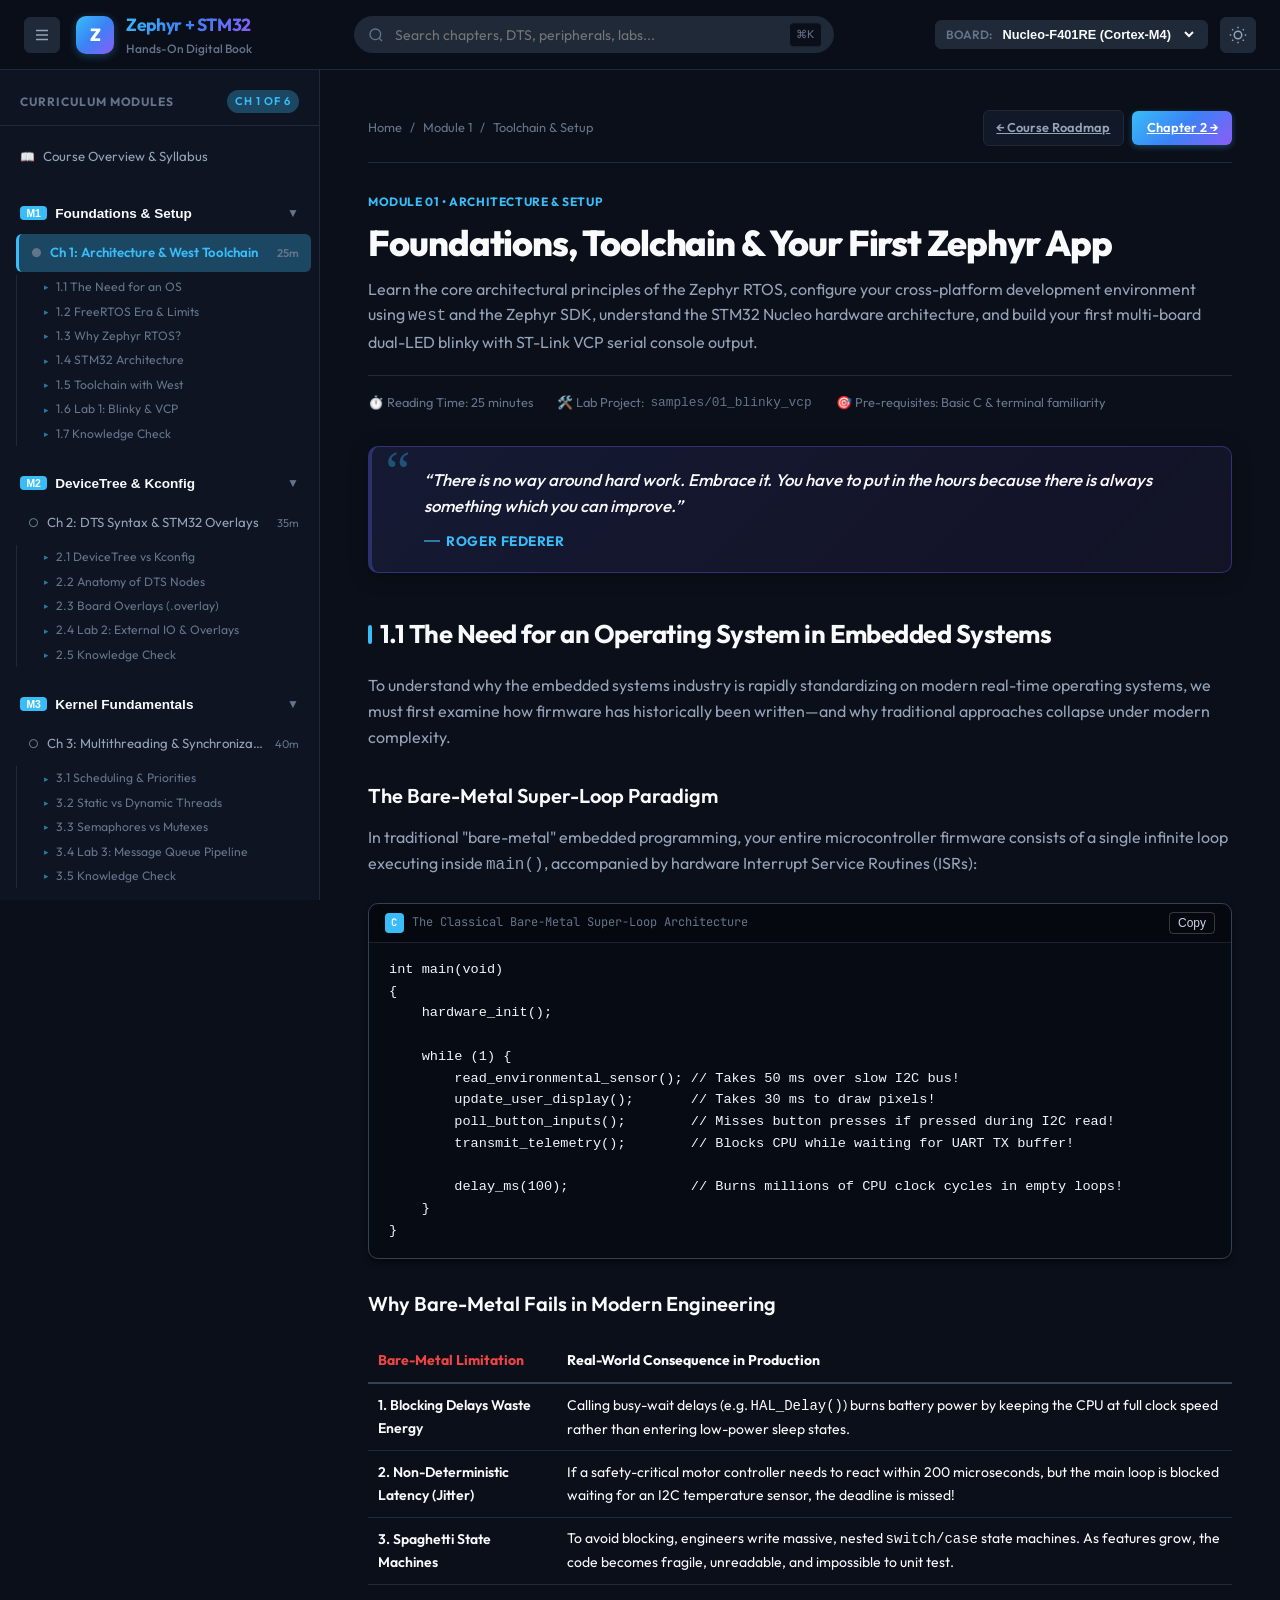
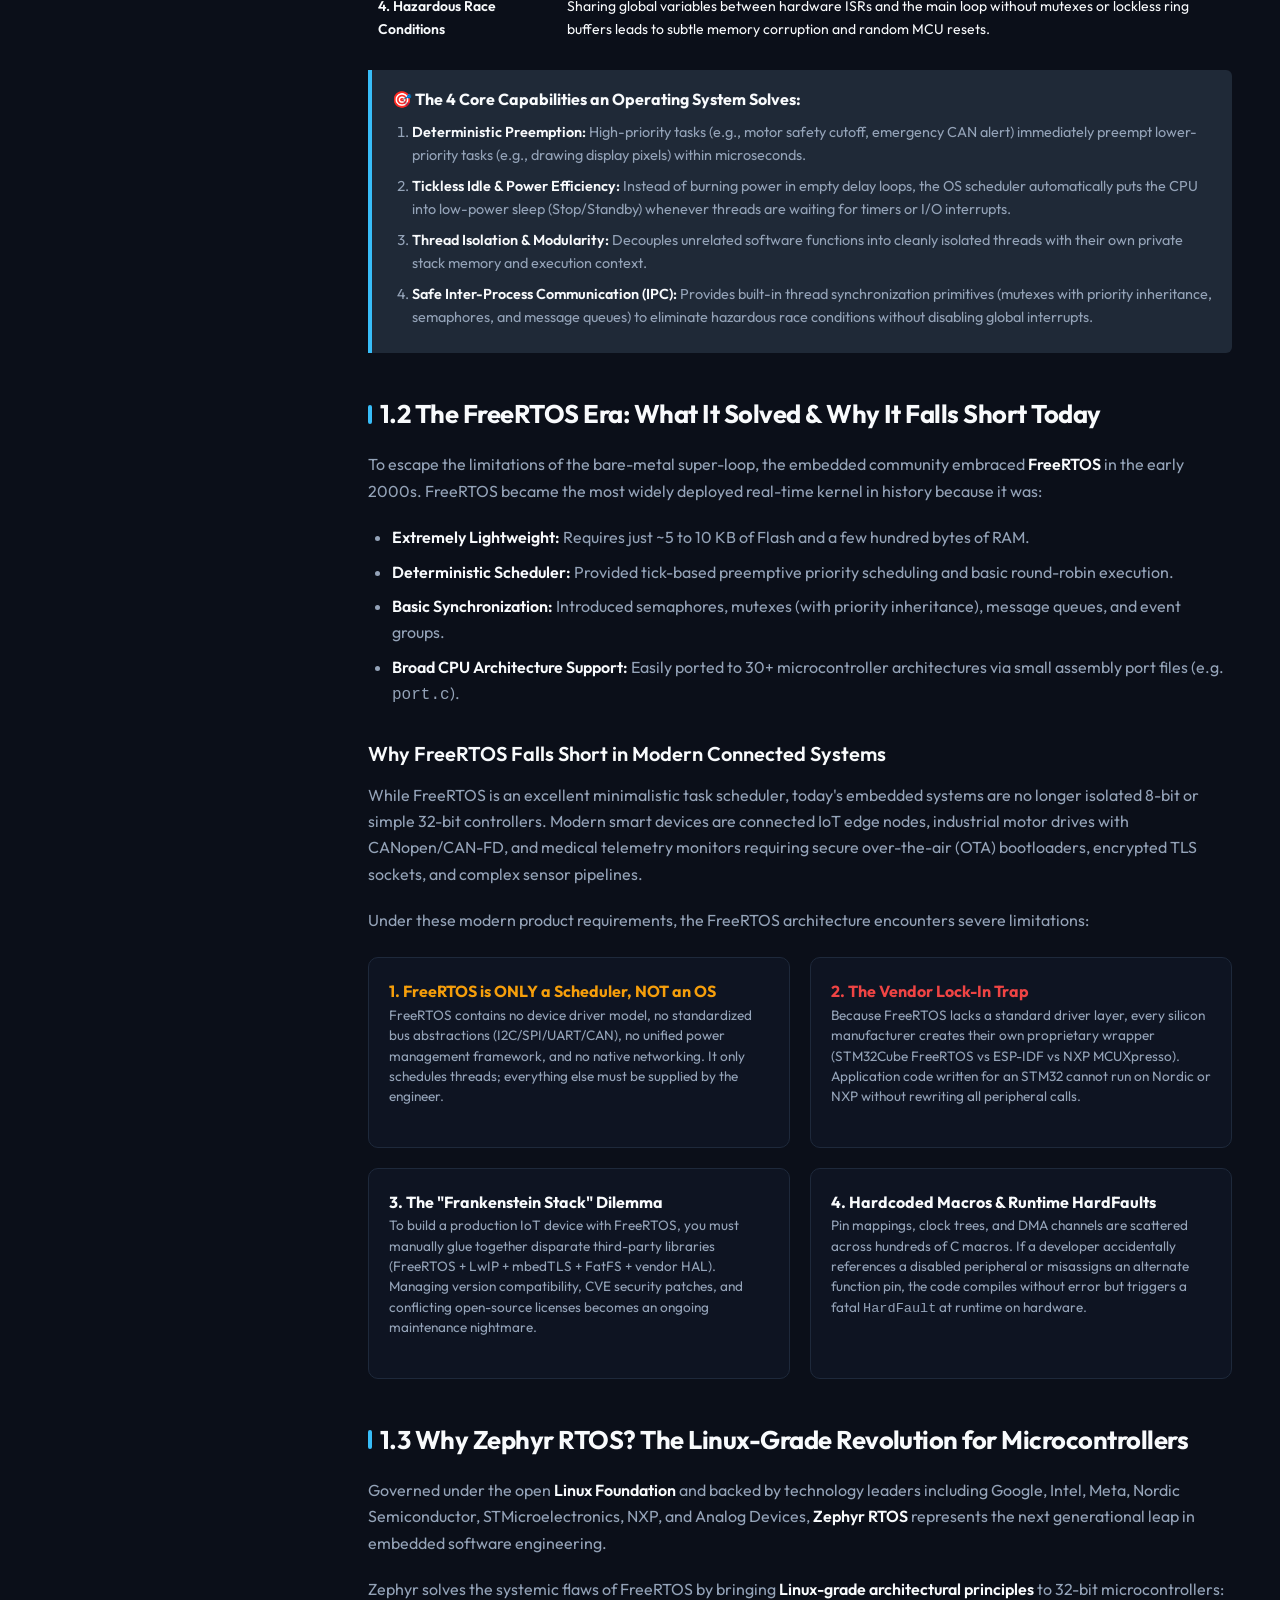
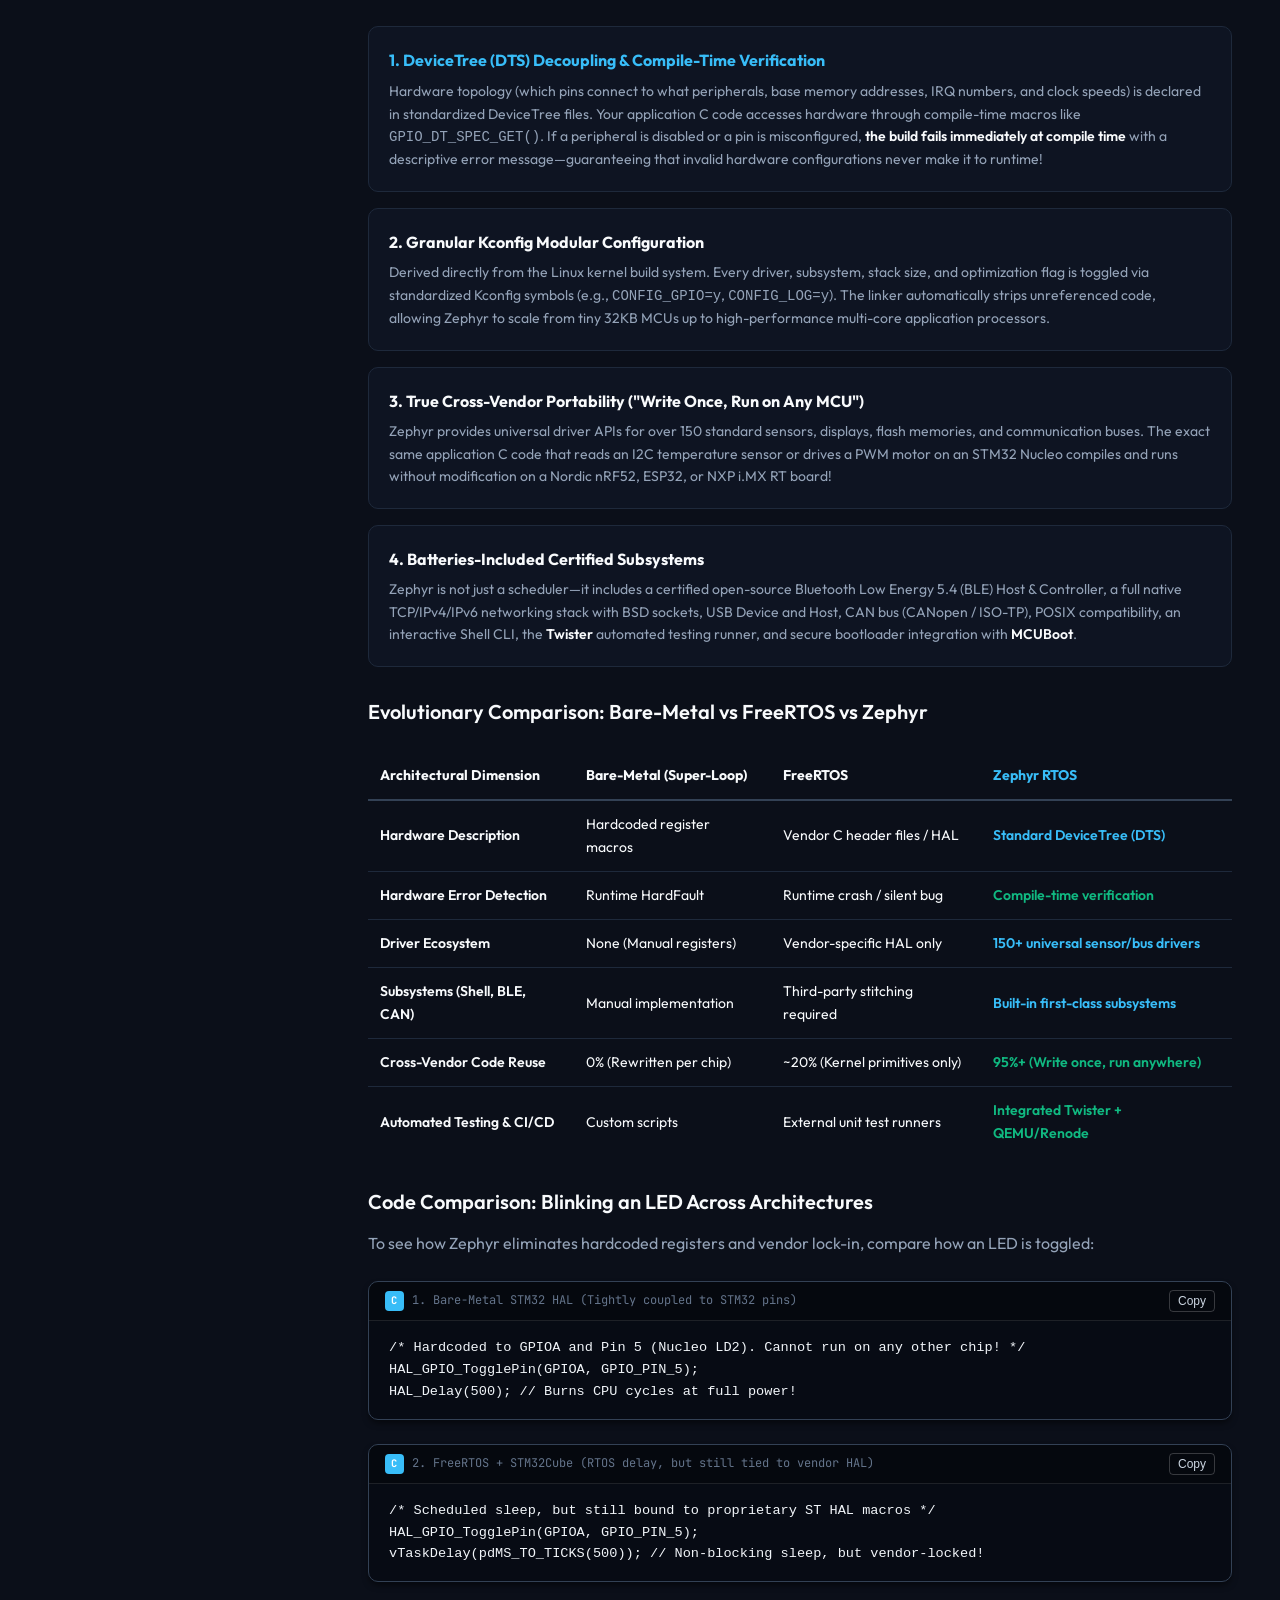
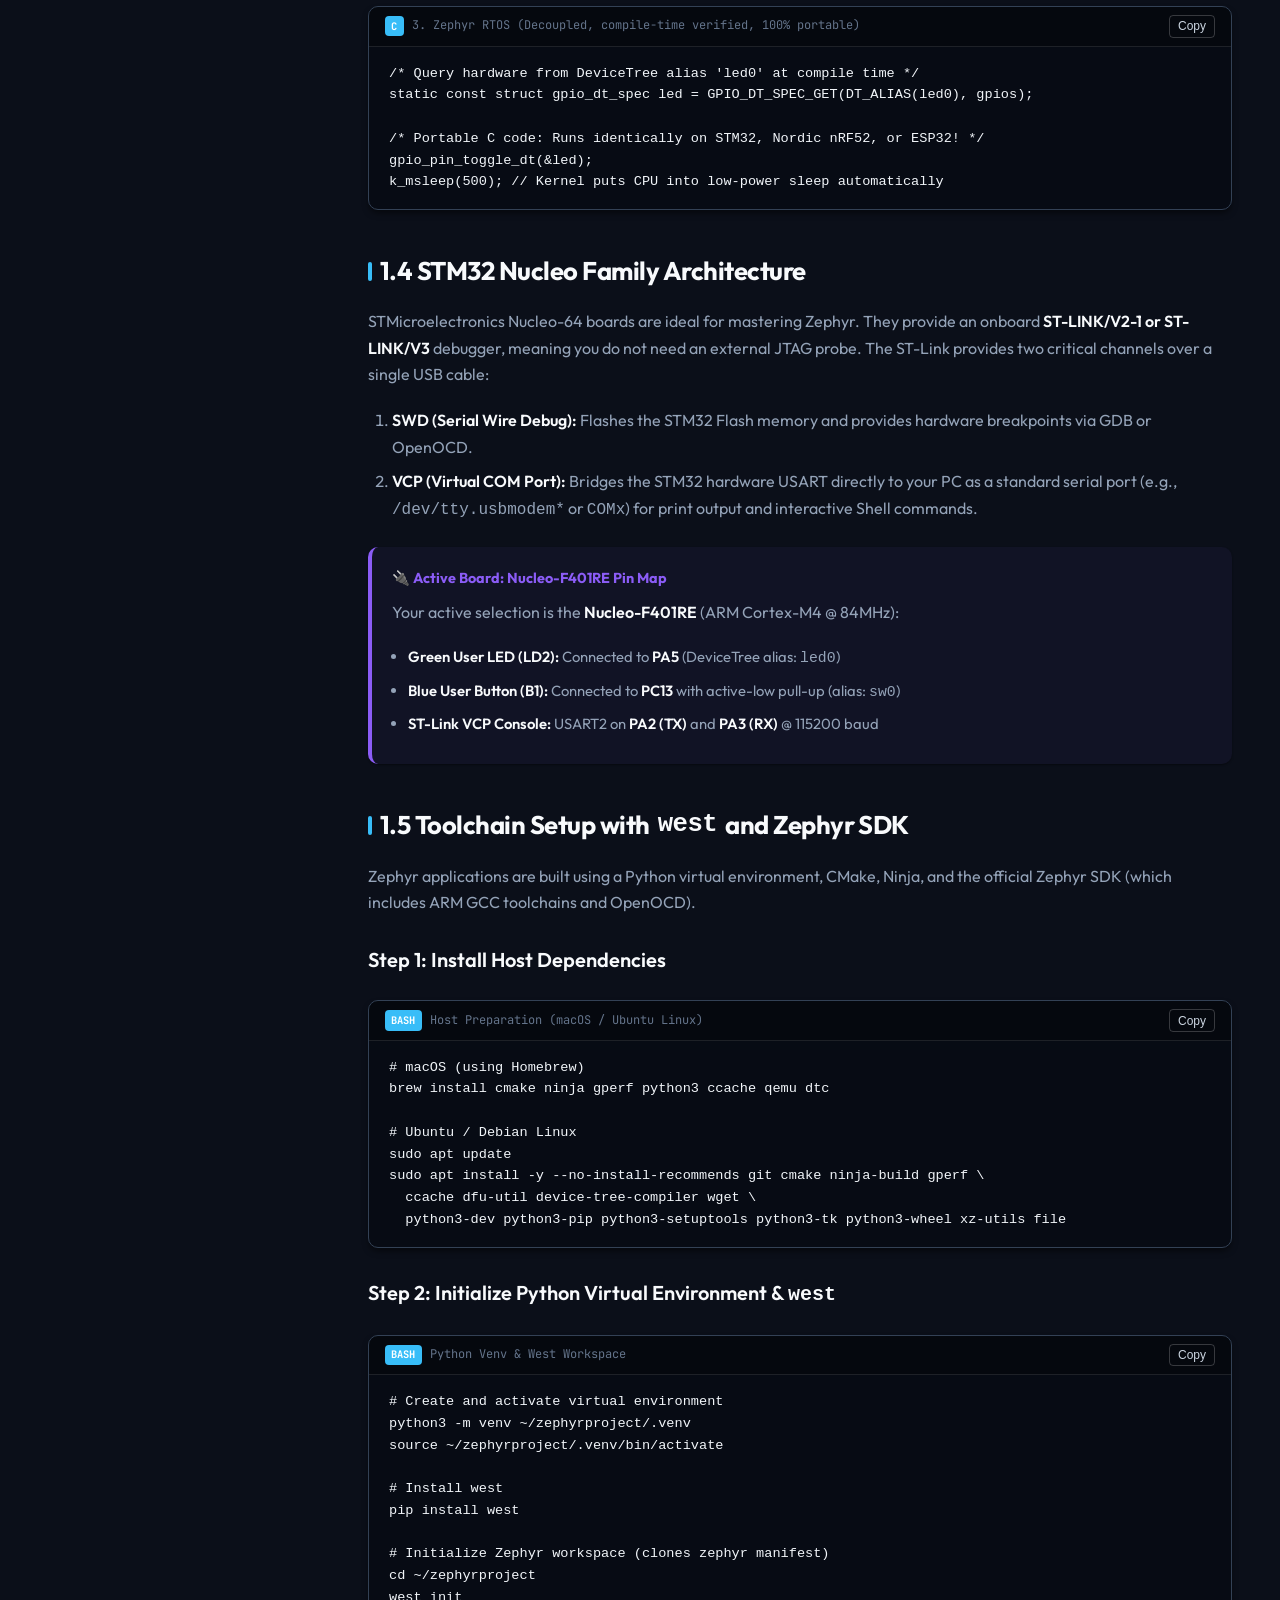
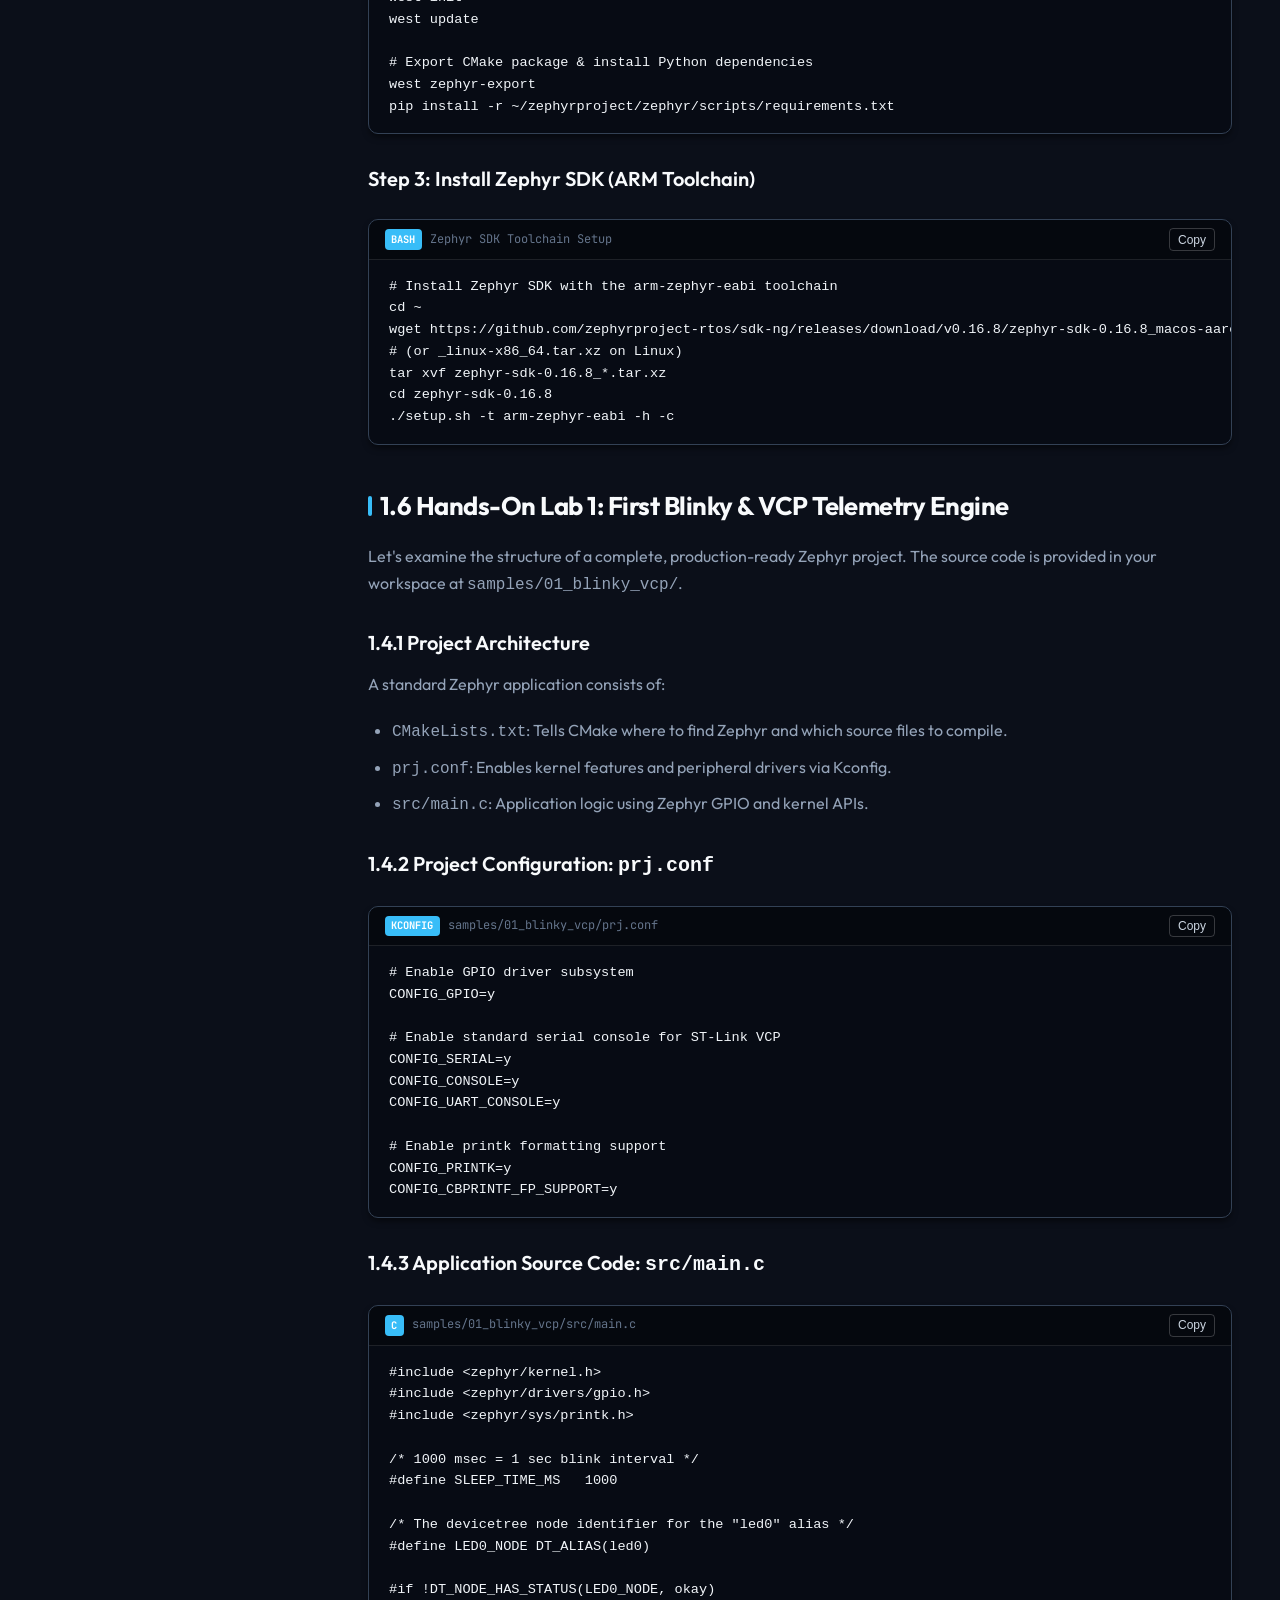
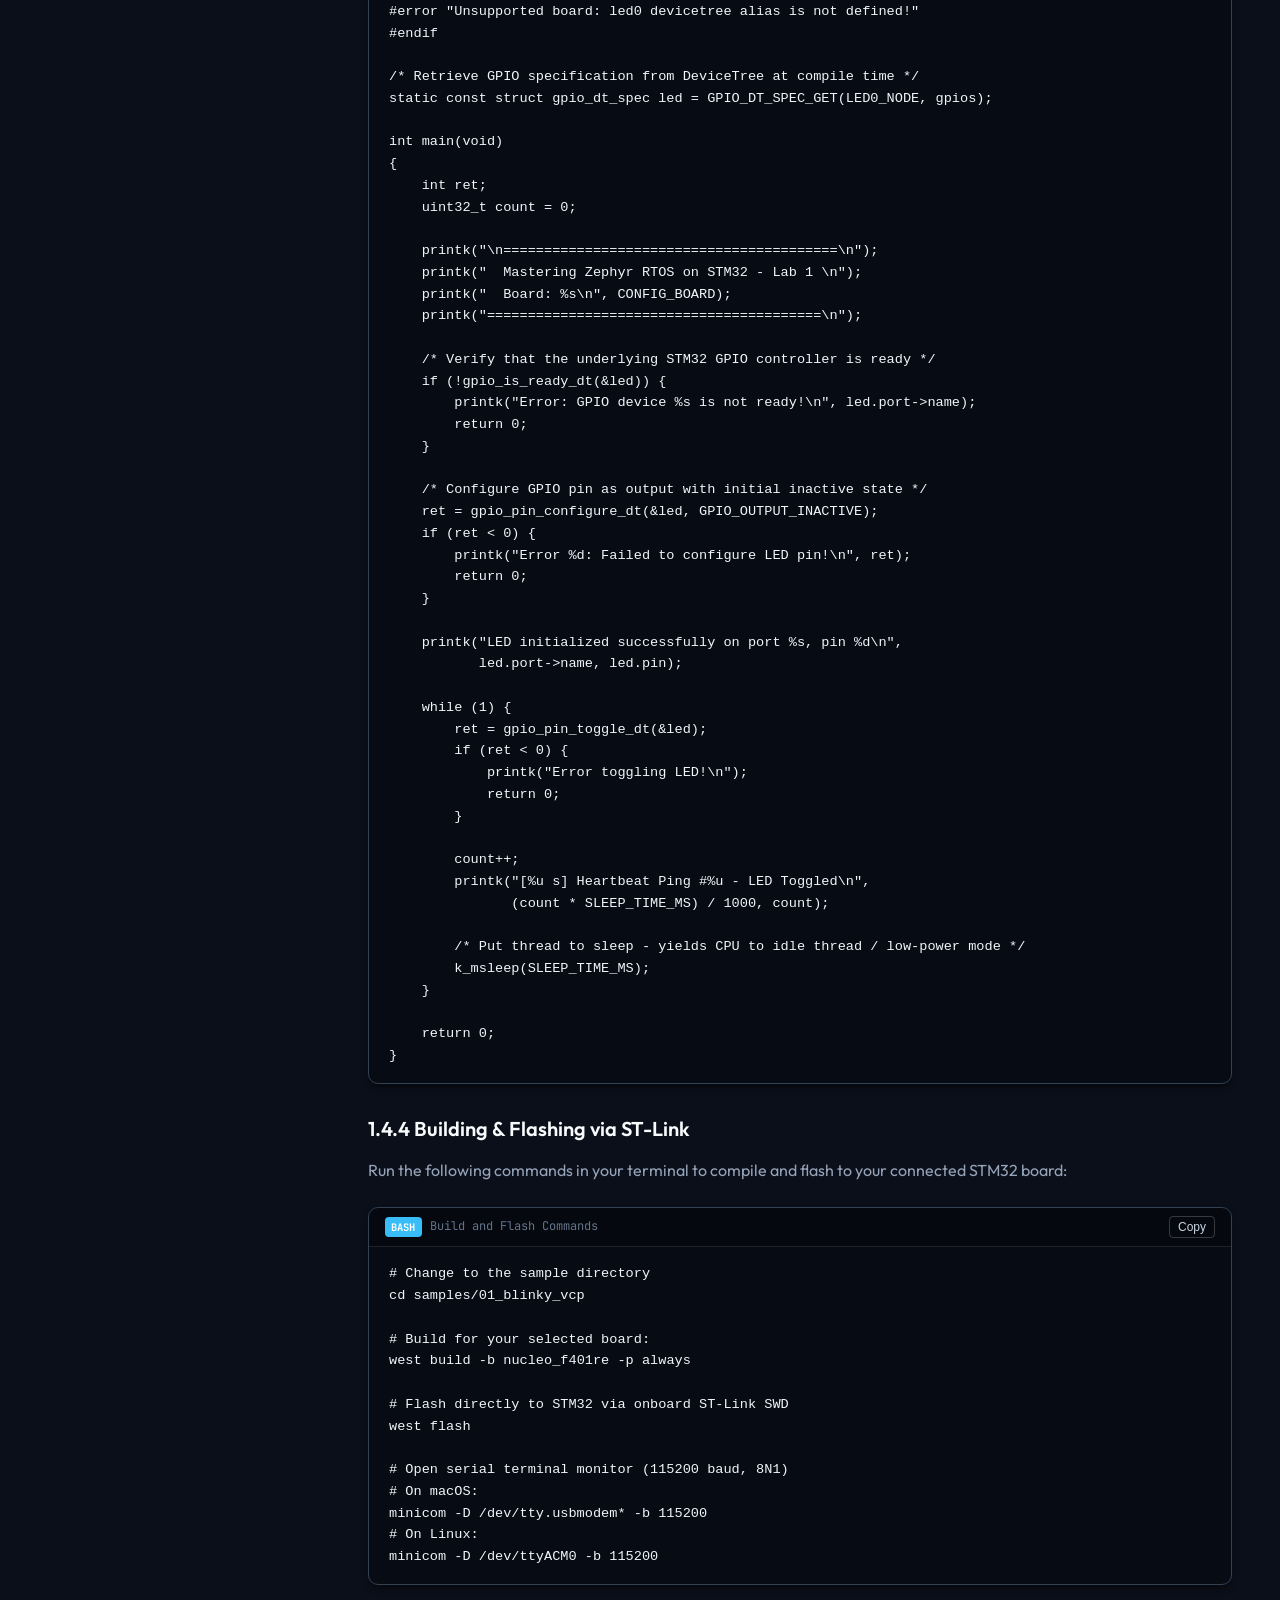
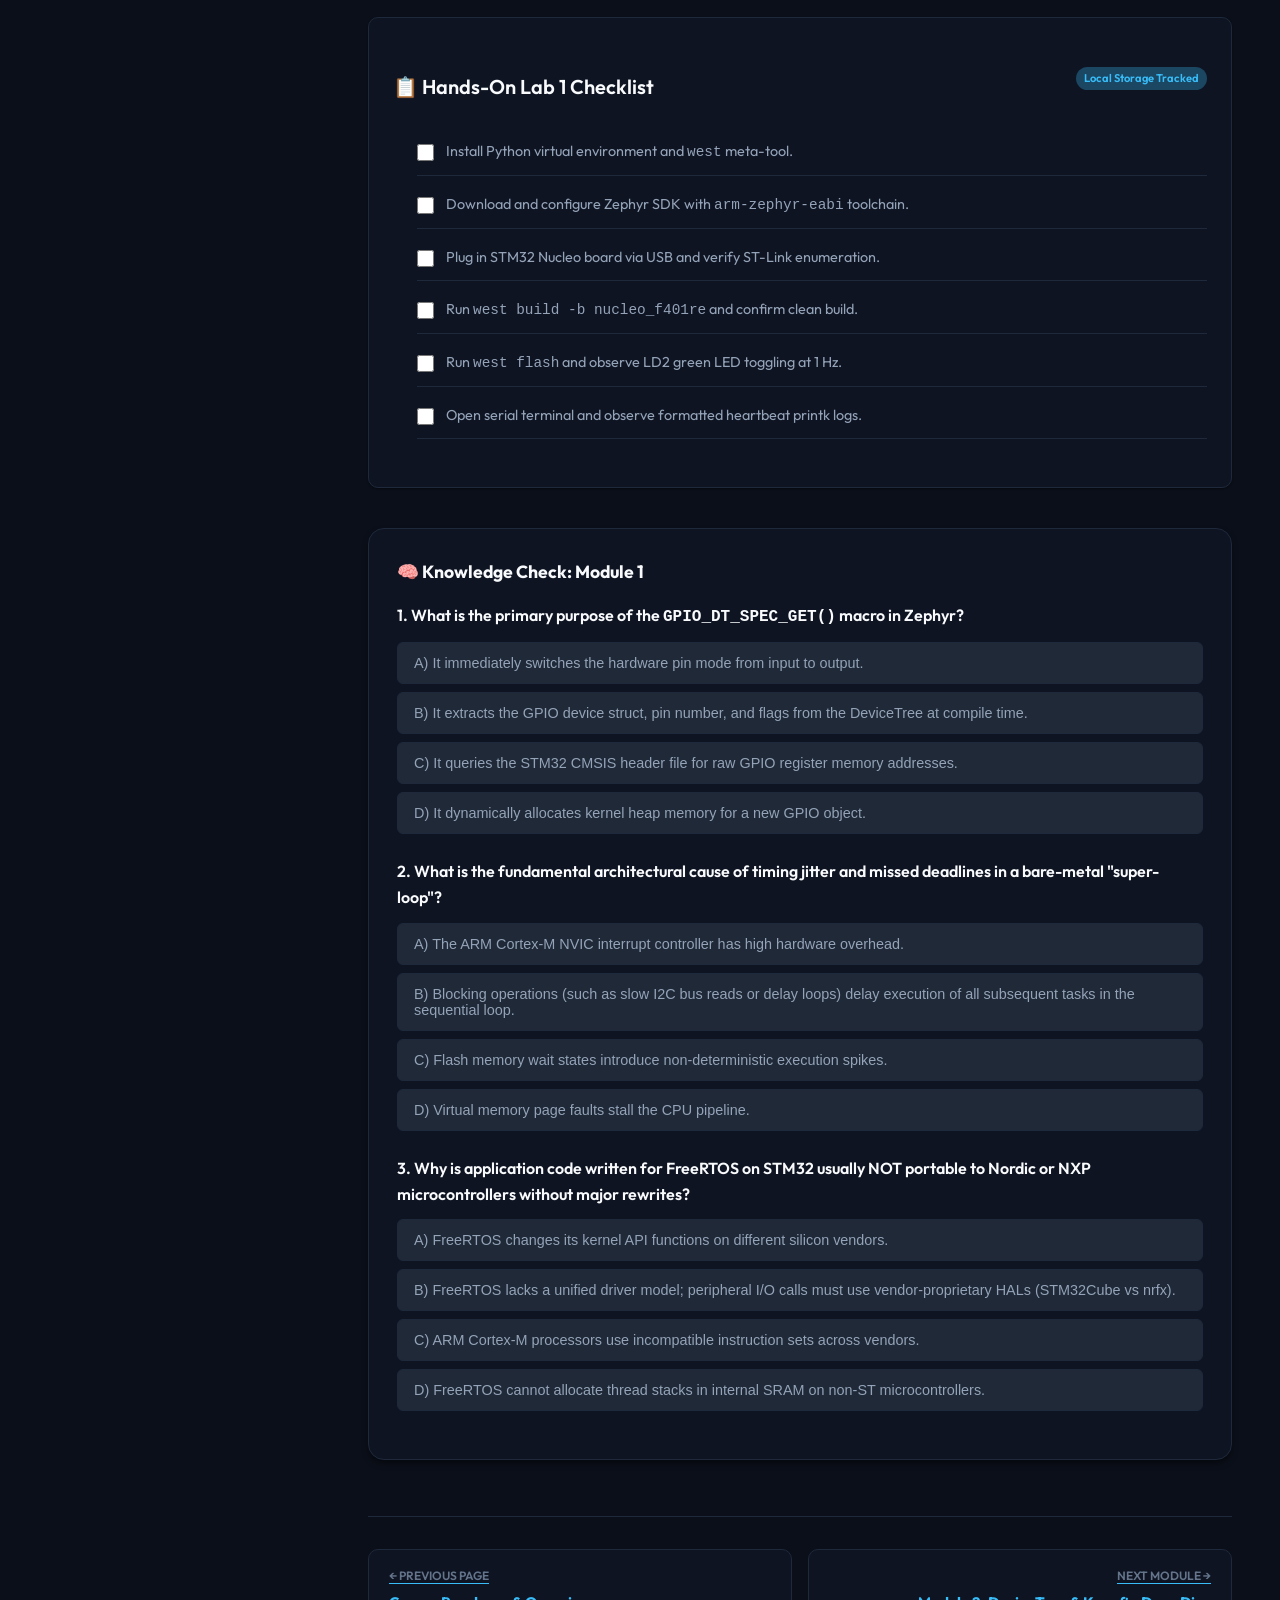
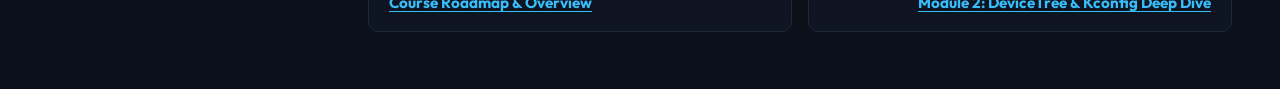
==== commit d89d98f0: "Add Roger Federer inspirational quote to book portal, Chapter 1, and README" ====
--- a/chapters/ch01-foundations-toolchain.html
+++ b/chapters/ch01-foundations-toolchain.html
@@ -277,6 +277,15 @@
           </div>
         </div>
 
+        <!-- Inspirational Quote -->
+        <div class="quote-card">
+          <div class="quote-mark">“</div>
+          <blockquote class="quote-text">
+            “There is no way around hard work. Embrace it. You have to put in the hours because there is always something which you can improve.”
+          </blockquote>
+          <div class="quote-author">Roger Federer</div>
+        </div>
+
         <!-- Section 1.1 -->
         <h2 id="sec-1-1">1.1 The Need for an Operating System in Embedded Systems</h2>
         <p>
--- a/css/style.css
+++ b/css/style.css
@@ -1225,3 +1225,69 @@
     flex-direction: column;
   }
 }
+
+/* ==========================================================================
+   Inspirational Quote Card
+   ========================================================================== */
+.quote-card {
+  position: relative;
+  background: linear-gradient(135deg, rgba(99, 102, 241, 0.08) 0%, rgba(168, 85, 247, 0.05) 100%);
+  border: 1px solid rgba(99, 102, 241, 0.25);
+  border-left: 4px solid var(--accent-primary);
+  border-radius: var(--radius-md);
+  padding: 1.25rem 1.5rem 1.25rem 3.25rem;
+  margin: 1.5rem 0 2rem;
+  box-shadow: 0 4px 16px rgba(0, 0, 0, 0.04);
+  overflow: hidden;
+}
+
+[data-theme="dark"] .quote-card {
+  background: linear-gradient(135deg, rgba(99, 102, 241, 0.12) 0%, rgba(139, 92, 246, 0.06) 100%);
+  border-color: rgba(99, 102, 241, 0.35);
+  box-shadow: 0 4px 20px rgba(0, 0, 0, 0.25);
+}
+
+.quote-mark {
+  position: absolute;
+  top: -0.2rem;
+  left: 0.85rem;
+  font-family: "Georgia", serif;
+  font-size: 3.5rem;
+  line-height: 1;
+  color: var(--accent-primary);
+  opacity: 0.35;
+  user-select: none;
+  pointer-events: none;
+}
+
+.quote-text {
+  margin: 0;
+  padding: 0;
+  font-size: 1.05rem;
+  font-weight: 500;
+  font-style: italic;
+  line-height: 1.6;
+  color: var(--text-primary);
+}
+
+.quote-author {
+  margin-top: 0.6rem;
+  font-size: 0.85rem;
+  font-weight: 700;
+  letter-spacing: 0.04em;
+  color: var(--accent-primary);
+  text-transform: uppercase;
+  display: flex;
+  align-items: center;
+  gap: 0.4rem;
+}
+
+.quote-author::before {
+  content: "";
+  display: inline-block;
+  width: 16px;
+  height: 2px;
+  background: var(--accent-primary);
+  opacity: 0.6;
+}
+
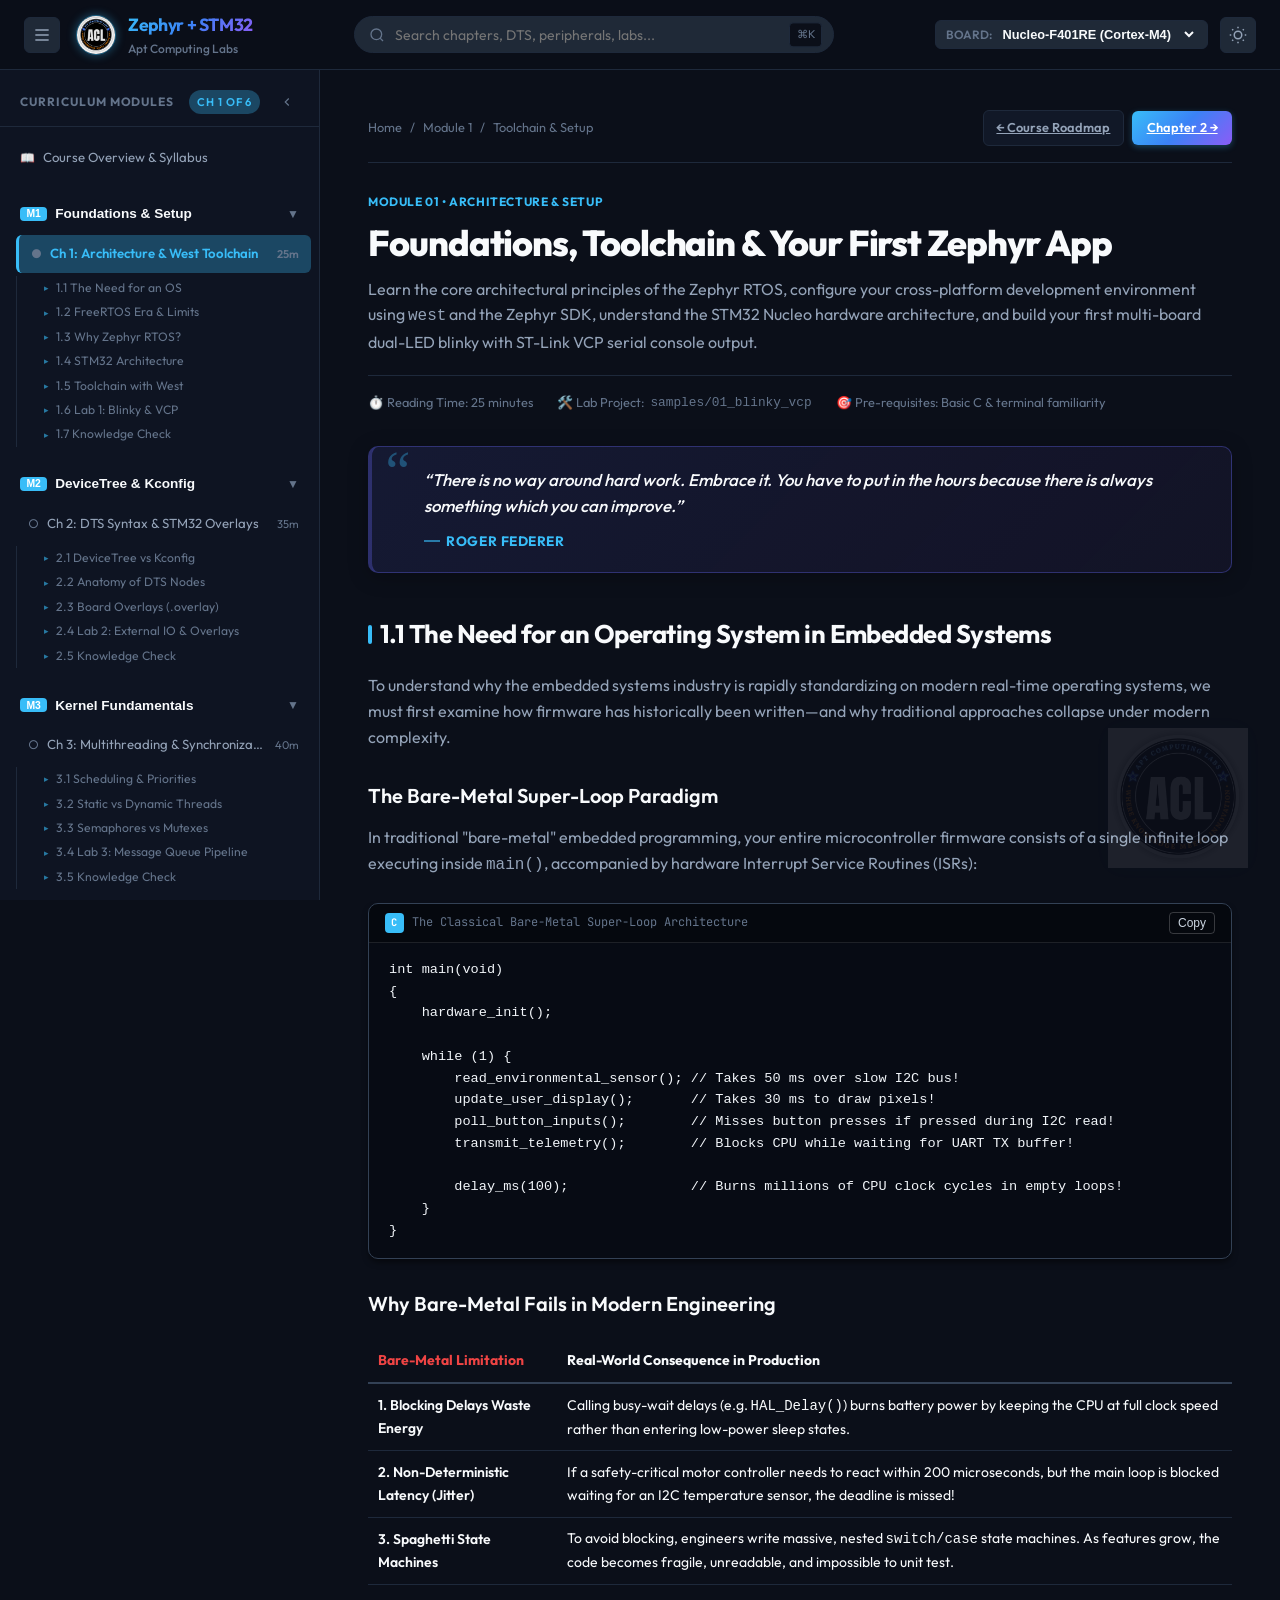
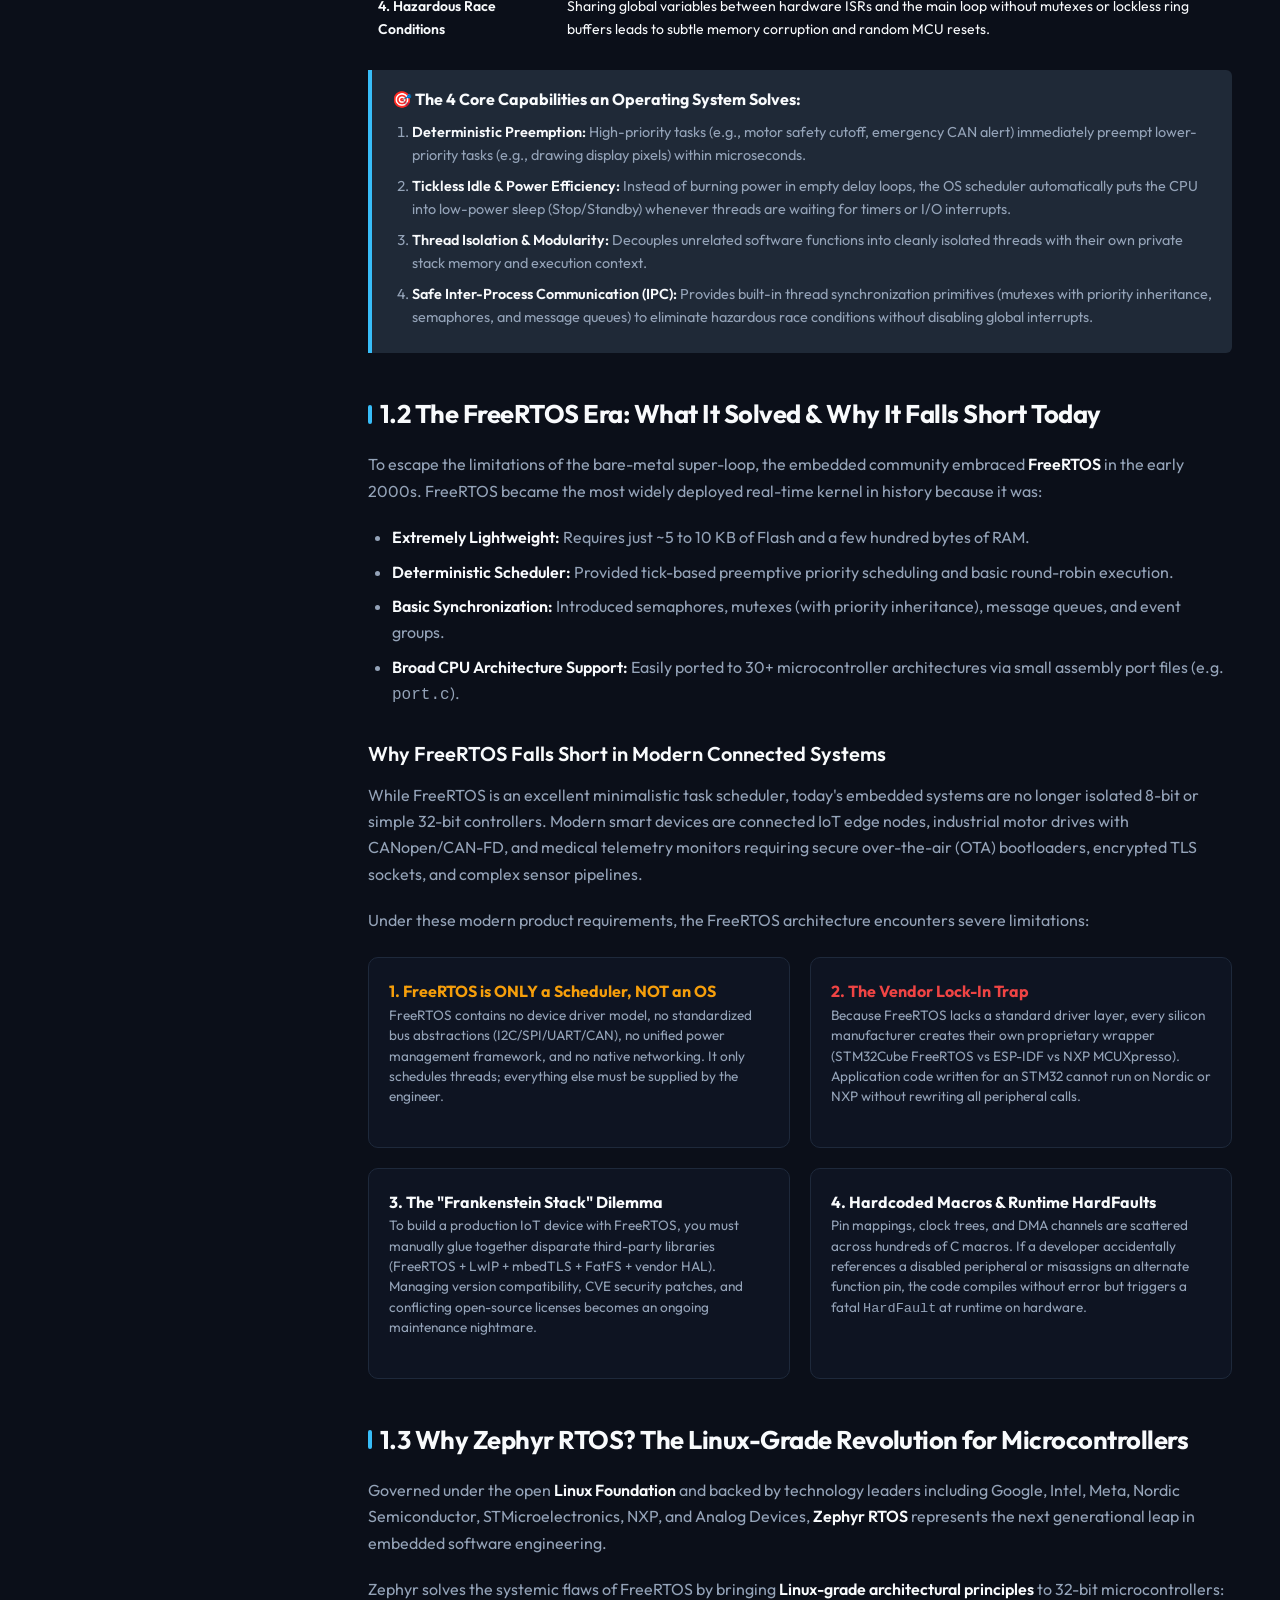
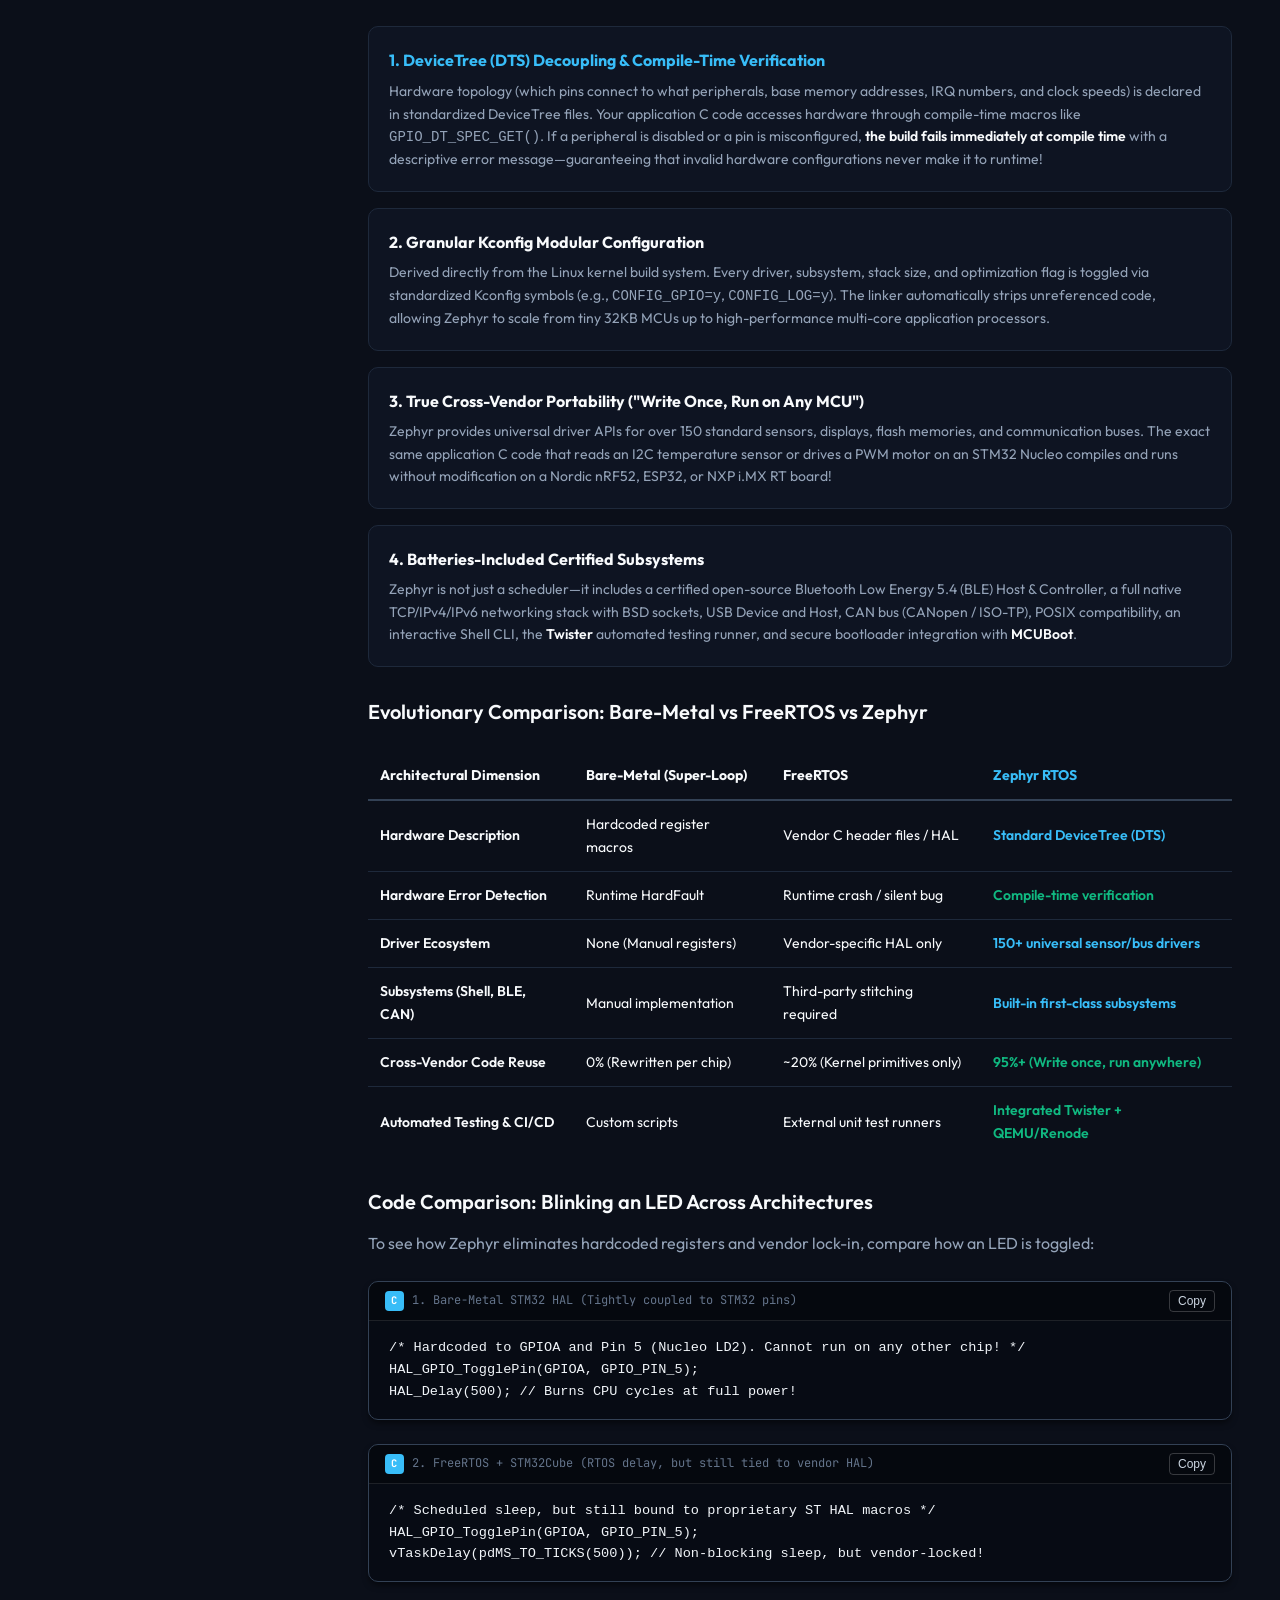
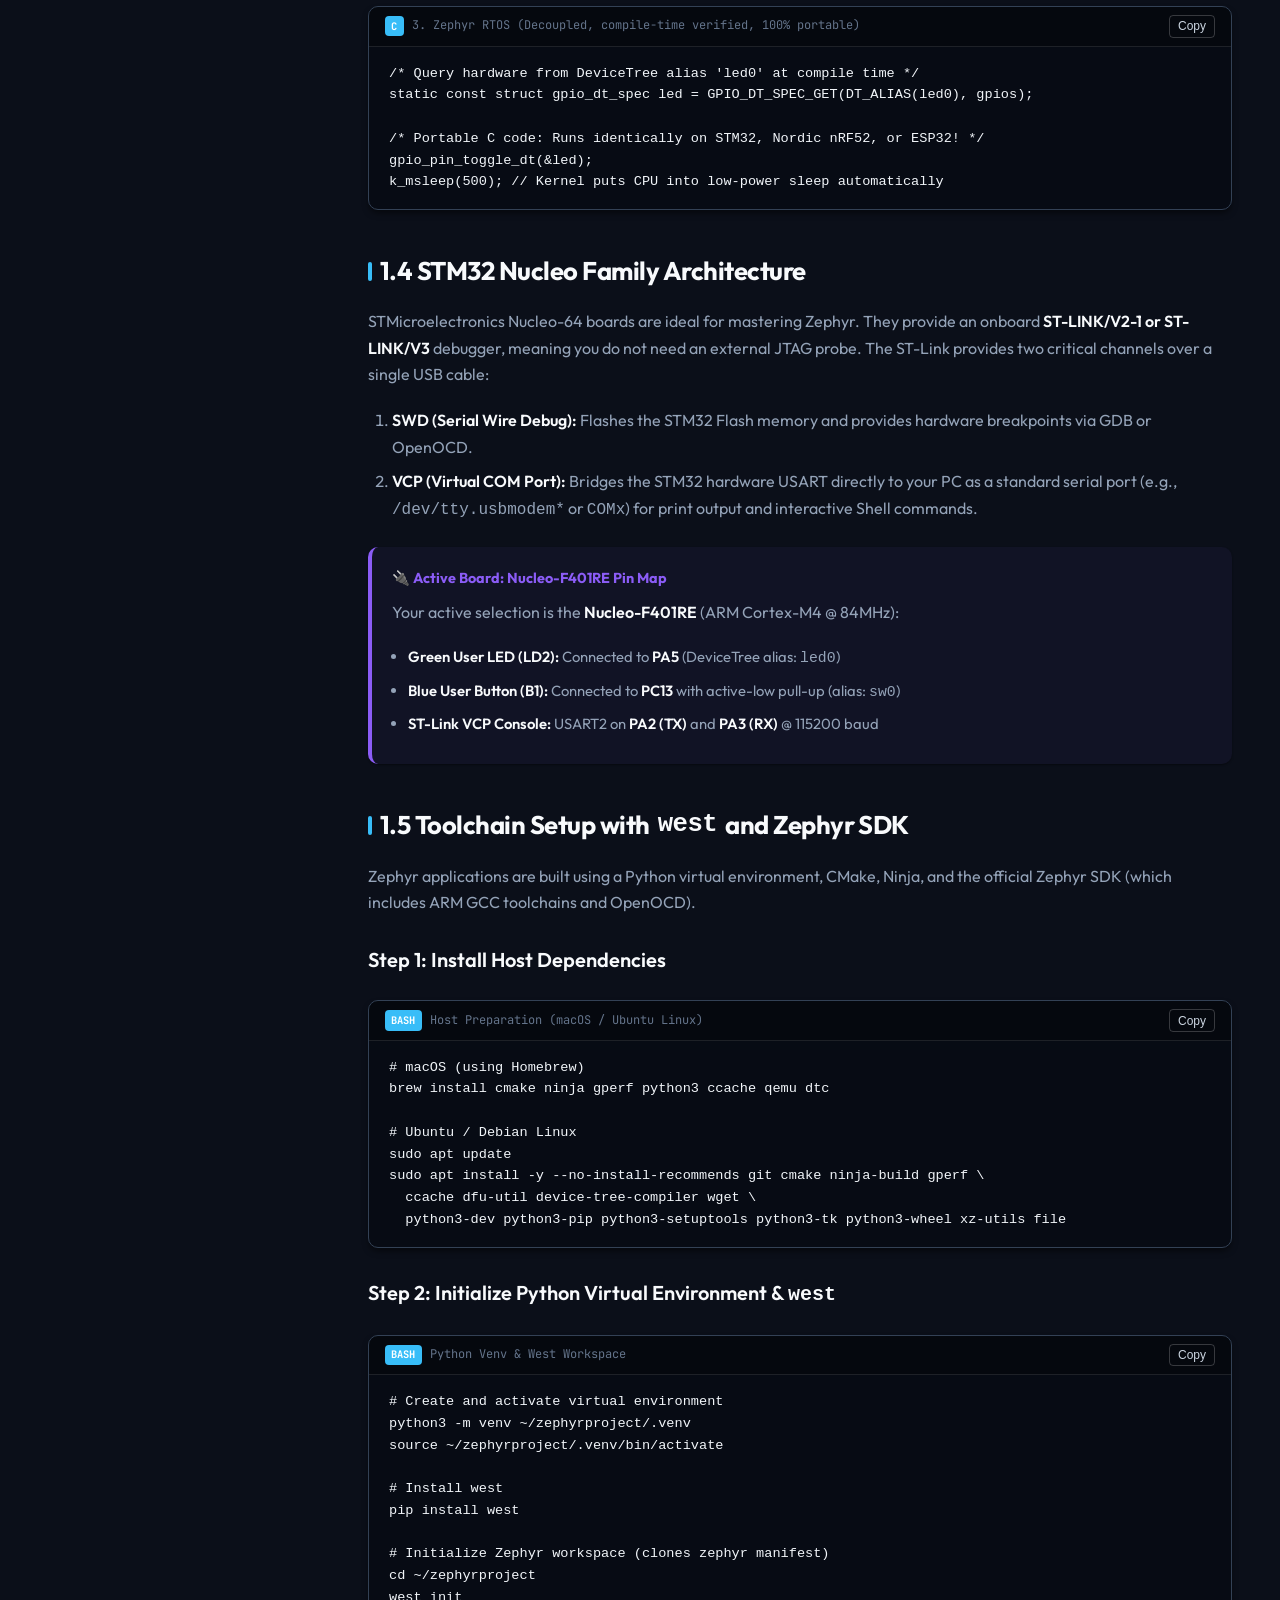
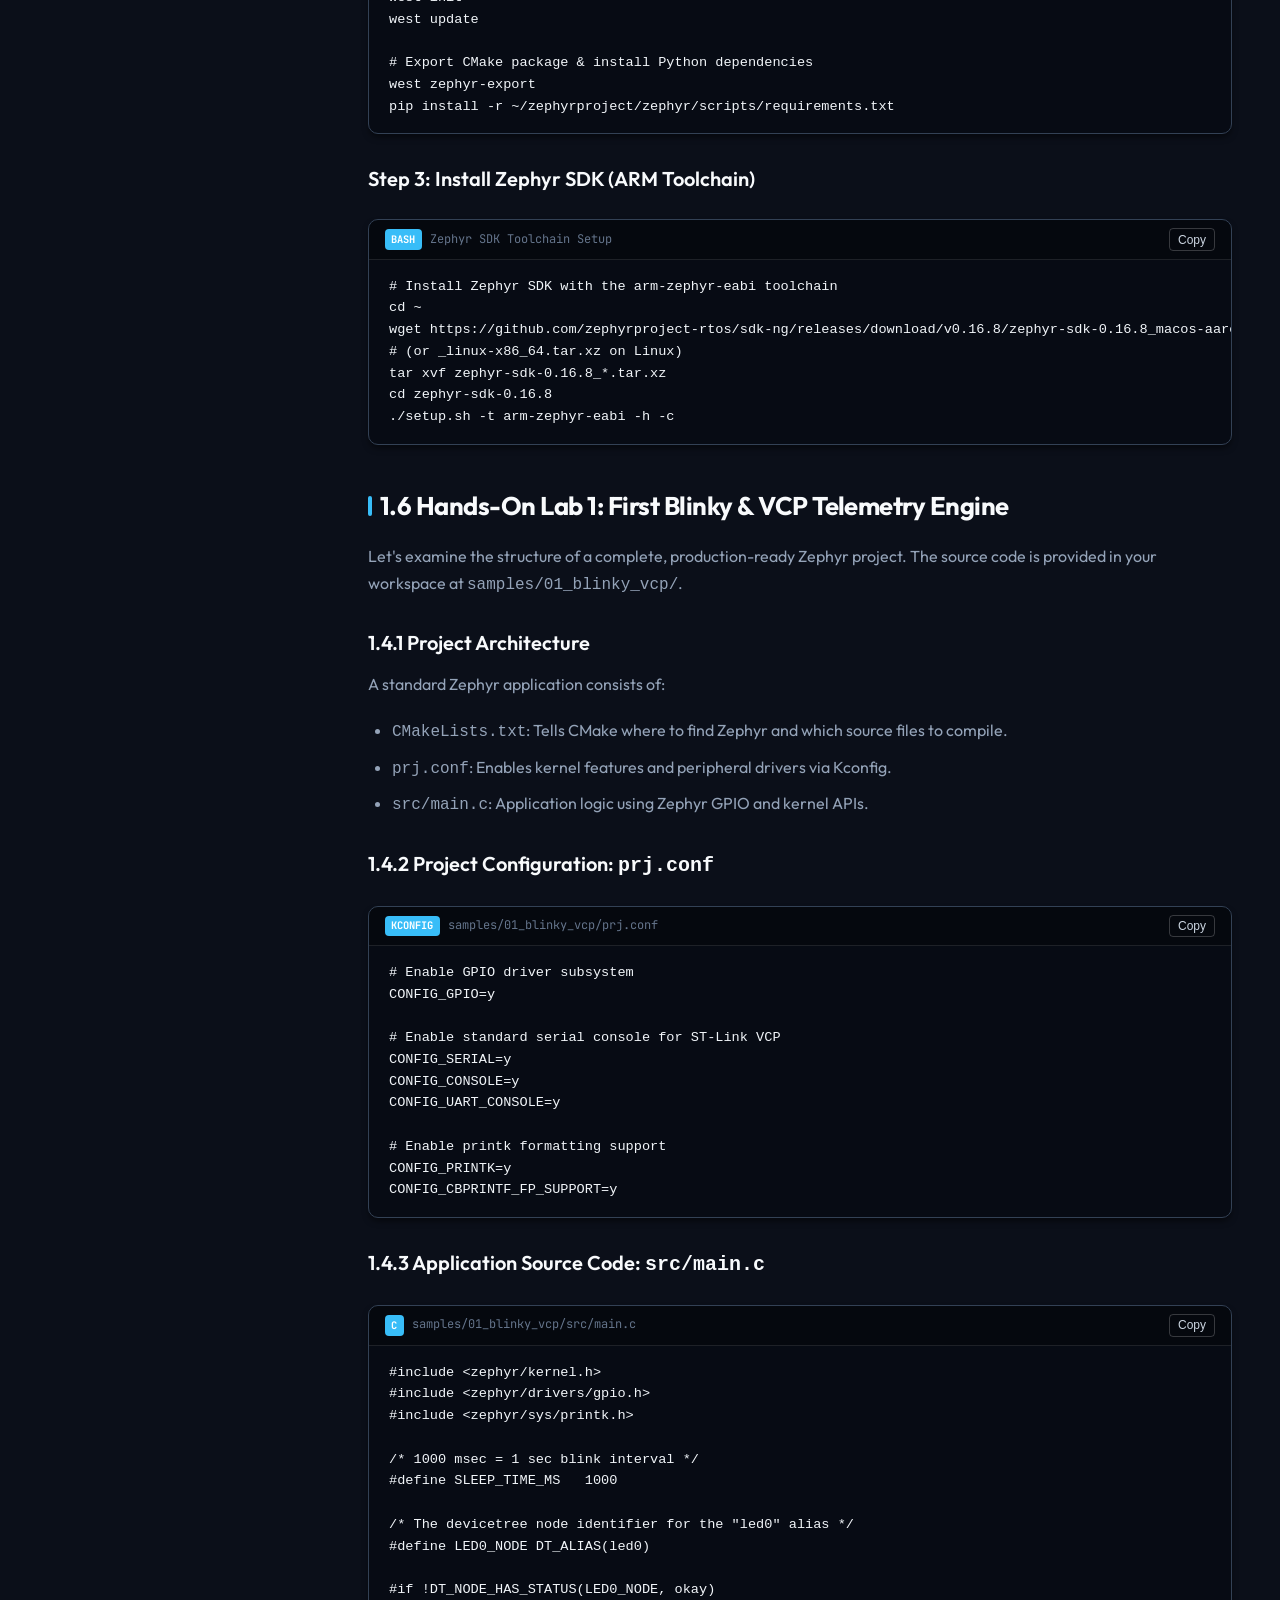
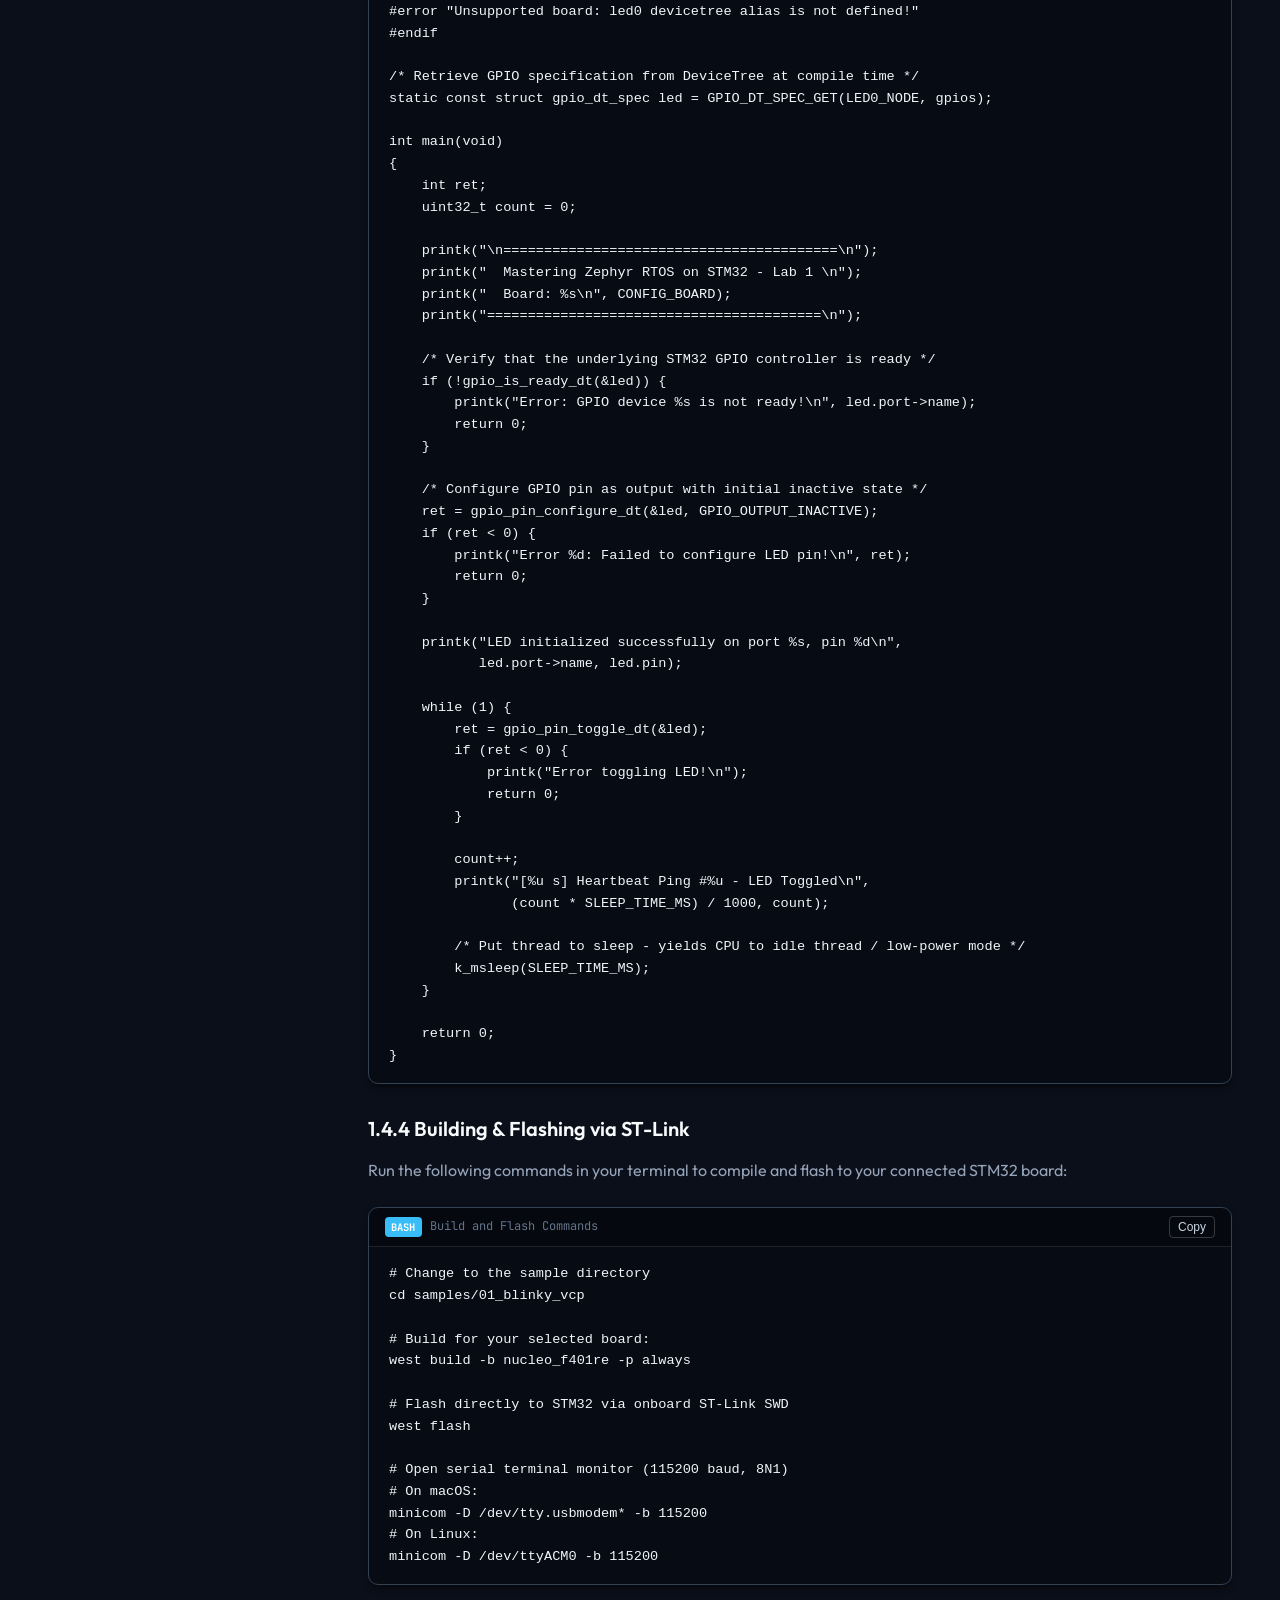
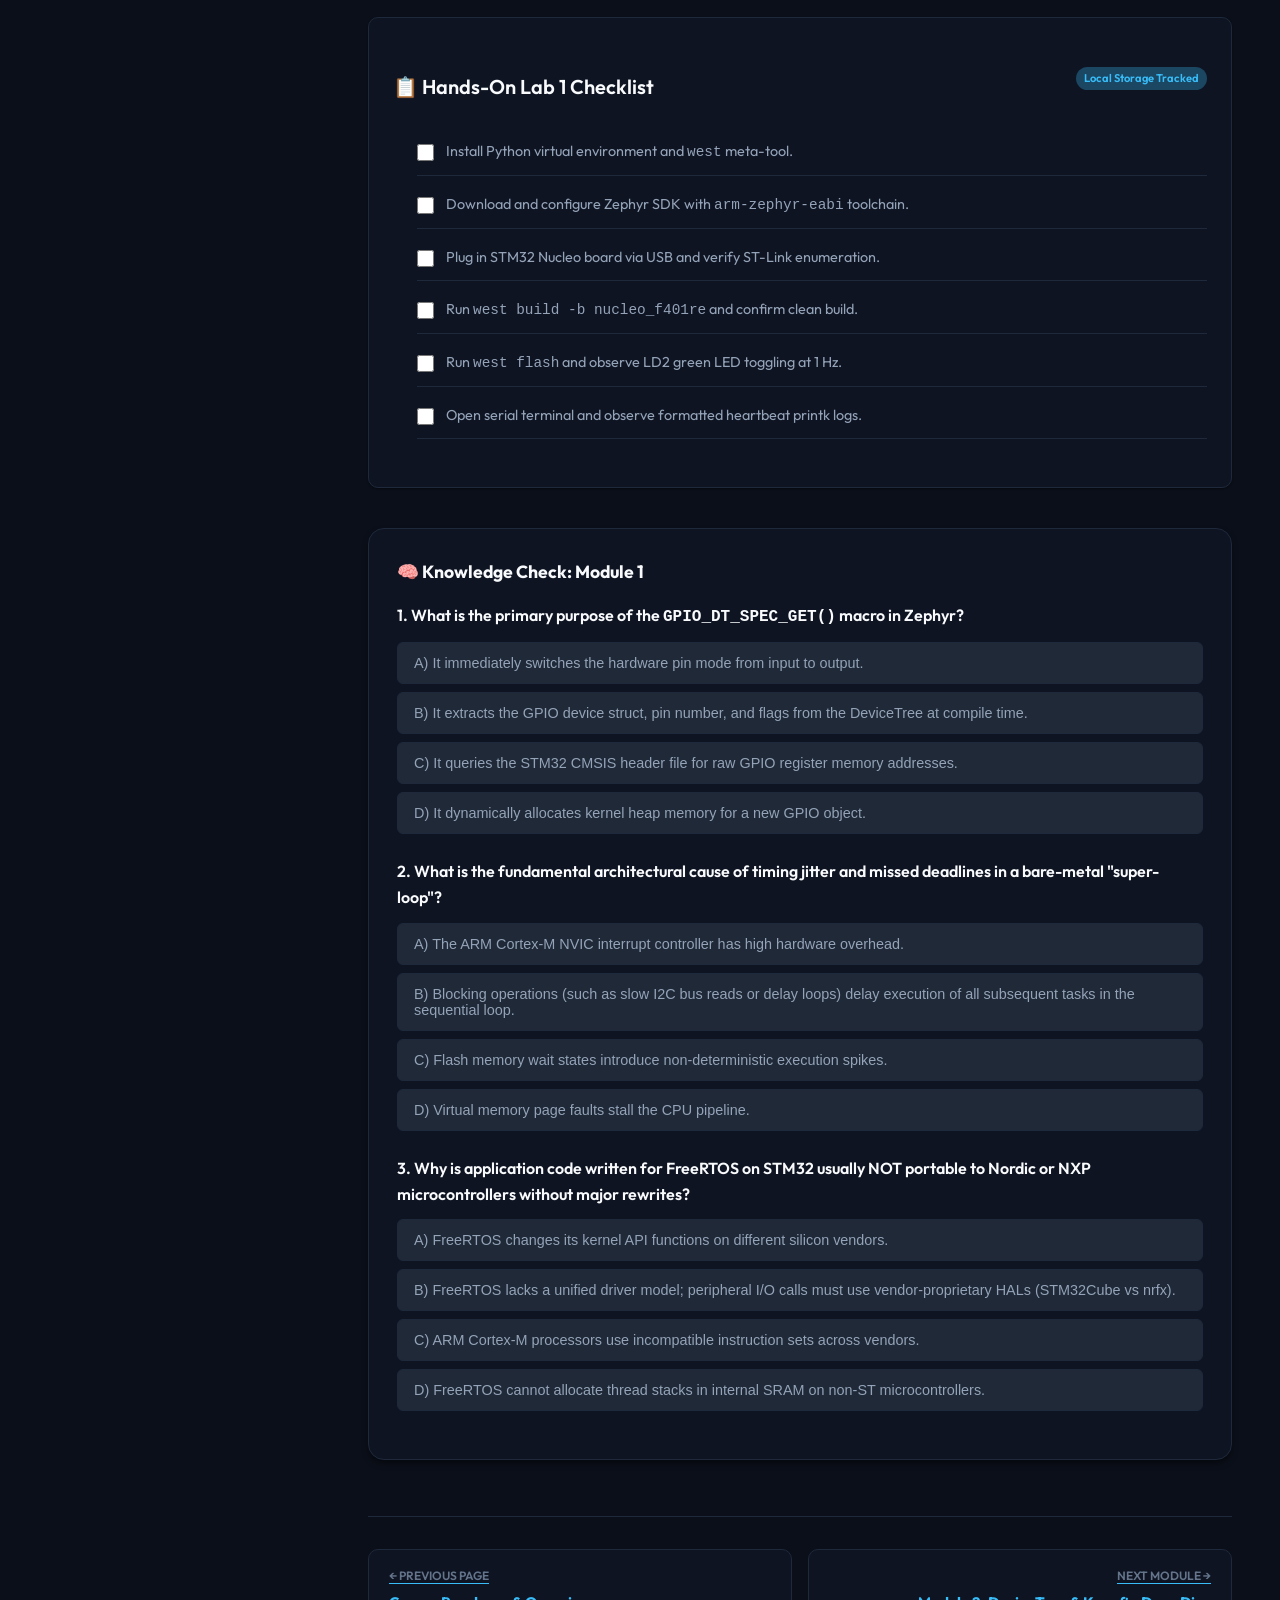
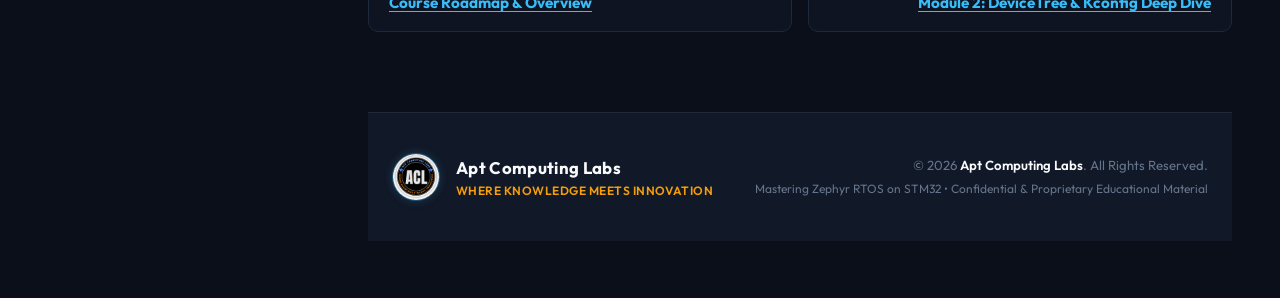
==== commit 975cfcfa: "Incorporate Apt Computing Labs branding, watermark logo, and copyright notice" ====
--- a/chapters/ch01-foundations-toolchain.html
+++ b/chapters/ch01-foundations-toolchain.html
@@ -22,10 +22,10 @@
         <svg width="20" height="20" viewBox="0 0 24 24" stroke="currentColor" fill="none" stroke-width="2"><path d="M4 6h16M4 12h16M4 18h16"/></svg>
       </button>
       <a href="../index.html" class="brand-badge">
-        <div class="brand-icon-box">Z</div>
+        <img src="../assets/images/acl_logo.png" alt="Apt Computing Labs" class="brand-logo-img">
         <div>
           <span class="brand-title">Zephyr + STM32</span>
-          <span class="brand-subtitle">Hands-On Digital Book</span>
+          <span class="brand-subtitle">Apt Computing Labs</span>
         </div>
       </a>
     </div>
@@ -922,13 +922,30 @@
         <div class="chapter-bottom-nav">
           <a href="../index.html" class="nav-card">
             <span class="nav-card-dir">← Previous Page</span>
-            <span class="nav-card-title">Course Roadmap & Overview</span>
+            <span class="nav-card-title">Course Roadmap &amp; Overview</span>
           </a>
           <a href="ch02-devicetree-kconfig.html" class="nav-card" style="text-align:right;">
             <span class="nav-card-dir">Next Module →</span>
-            <span class="nav-card-title">Module 2: DeviceTree & Kconfig Deep Dive</span>
+            <span class="nav-card-title">Module 2: DeviceTree &amp; Kconfig Deep Dive</span>
           </a>
         </div>
+
+        <!-- Site Footer -->
+        <footer class="site-footer">
+          <div class="footer-container">
+            <div class="footer-left">
+              <img src="../assets/images/acl_logo.png" alt="Apt Computing Labs Logo" class="footer-logo">
+              <div class="footer-brand-text">
+                <span class="footer-brand-name">Apt Computing Labs</span>
+                <span class="footer-tagline">Where Knowledge Meets Innovation</span>
+              </div>
+            </div>
+            <div class="footer-right">
+              <div>© 2026 <strong>Apt Computing Labs</strong>. All Rights Reserved.</div>
+              <div style="font-size:0.75rem;margin-top:0.25rem;">Mastering Zephyr RTOS on STM32 • Confidential &amp; Proprietary Educational Material</div>
+            </div>
+          </div>
+        </footer>
       </article>
     </main>
   </div>
--- a/css/style.css
+++ b/css/style.css
@@ -142,13 +142,24 @@
 }
 
 .sidebar-toggle-btn {
-  display: none;
-  background: transparent;
+  display: flex;
+  align-items: center;
+  justify-content: center;
+  background: var(--bg-secondary);
   border: 1px solid var(--border-subtle);
   color: var(--text-primary);
-  padding: 0.5rem;
+  width: 36px;
+  height: 36px;
+  padding: 0;
   border-radius: var(--radius-sm);
   cursor: pointer;
+  transition: all var(--transition-fast);
+}
+
+.sidebar-toggle-btn:hover {
+  background: var(--bg-hover);
+  border-color: var(--accent-primary);
+  color: var(--accent-primary);
 }
 
 .brand-badge {
@@ -171,6 +182,21 @@
   font-weight: 800;
   font-size: 1.1rem;
   box-shadow: 0 2px 8px var(--accent-glow);
+}
+
+.brand-logo-img {
+  width: 40px;
+  height: 40px;
+  border-radius: 50%;
+  object-fit: cover;
+  box-shadow: 0 0 10px rgba(56, 189, 248, 0.4);
+  border: 1px solid rgba(56, 189, 248, 0.5);
+  transition: transform var(--transition-fast), box-shadow var(--transition-fast);
+}
+
+.brand-badge:hover .brand-logo-img {
+  transform: scale(1.06);
+  box-shadow: 0 0 14px rgba(56, 189, 248, 0.7);
 }
 
 .brand-title {
@@ -310,22 +336,104 @@
   flex: 1;
   min-height: calc(100vh - var(--header-height));
   position: relative;
-}
-
-/* Sidebar */
+  padding-left: var(--sidebar-width);
+  transition: padding-left var(--transition-normal);
+}
+
+/* Sidebar / Vertical Tab - Fixed and independent from main content scroll */
 .book-sidebar {
   width: var(--sidebar-width);
   background: var(--bg-sidebar);
   border-right: 1px solid var(--border-subtle);
   overflow-y: auto;
-  position: sticky;
+  overscroll-behavior: contain;
+  position: fixed;
   top: var(--header-height);
+  left: 0;
+  bottom: 0;
   height: calc(100vh - var(--header-height));
   flex-shrink: 0;
   display: flex;
   flex-direction: column;
-  transition: transform var(--transition-normal);
+  transition: transform var(--transition-normal), opacity var(--transition-normal), visibility var(--transition-normal);
   z-index: 90;
+}
+
+/* Collapsed / Hidden State for Vertical Tab (Desktop) */
+body.sidebar-hidden .app-container {
+  padding-left: 0;
+}
+
+body.sidebar-hidden .book-sidebar {
+  transform: translateX(-100%);
+  opacity: 0;
+  visibility: hidden;
+  pointer-events: none;
+}
+
+body.sidebar-hidden .main-content {
+  max-width: 1080px;
+}
+
+/* Sidebar Collapse Button inside header */
+.sidebar-collapse-btn {
+  display: inline-flex;
+  align-items: center;
+  justify-content: center;
+  width: 24px;
+  height: 24px;
+  border-radius: var(--radius-sm);
+  background: transparent;
+  border: 1px solid transparent;
+  color: var(--text-muted);
+  cursor: pointer;
+  transition: all var(--transition-fast);
+}
+
+.sidebar-collapse-btn:hover {
+  background: var(--bg-hover);
+  border-color: var(--border-subtle);
+  color: var(--accent-primary);
+}
+
+/* Floating quick unhide tab on left edge */
+.sidebar-floating-tab {
+  position: fixed;
+  left: 0;
+  top: calc(var(--header-height) + 1.25rem);
+  background: var(--bg-card);
+  border: 1px solid var(--border-strong);
+  border-left: none;
+  border-radius: 0 var(--radius-md) var(--radius-md) 0;
+  padding: 0.5rem 0.75rem 0.5rem 0.5rem;
+  color: var(--text-secondary);
+  font-size: 0.75rem;
+  font-weight: 600;
+  box-shadow: var(--shadow-md);
+  cursor: pointer;
+  z-index: 80;
+  display: none;
+  align-items: center;
+  gap: 0.4rem;
+  transition: all var(--transition-fast);
+  backdrop-filter: blur(8px);
+}
+
+.sidebar-floating-tab:hover {
+  background: var(--bg-secondary);
+  color: var(--accent-primary);
+  border-color: var(--accent-primary);
+  padding-right: 0.95rem;
+}
+
+body.sidebar-hidden .sidebar-floating-tab {
+  display: flex;
+}
+
+@media (max-width: 768px) {
+  body.sidebar-hidden .sidebar-floating-tab {
+    display: none;
+  }
 }
 
 .sidebar-header {
@@ -508,6 +616,30 @@
   padding: 2.5rem 3rem 5rem;
   max-width: 980px;
   margin: 0 auto;
+  position: relative;
+}
+
+/* Subtle Fixed Watermark of Apt Computing Labs Emblem */
+.main-content::after {
+  content: "";
+  position: fixed;
+  bottom: 2rem;
+  right: 2rem;
+  width: 140px;
+  height: 140px;
+  background-image: url('../assets/images/acl_logo.png');
+  background-repeat: no-repeat;
+  background-position: center center;
+  background-size: contain;
+  opacity: 0.05;
+  pointer-events: none;
+  z-index: 0;
+  filter: grayscale(20%);
+}
+
+[data-theme="dark"] .main-content::after {
+  opacity: 0.08;
+  filter: drop-shadow(0 0 12px rgba(56, 189, 248, 0.25));
 }
 
 .content-top-bar {
@@ -1198,8 +1330,11 @@
 }
 
 @media (max-width: 768px) {
+  .app-container {
+    padding-left: 0;
+  }
   .sidebar-toggle-btn {
-    display: block;
+    display: flex;
   }
   .book-sidebar {
     position: fixed;
@@ -1211,6 +1346,9 @@
   }
   .book-sidebar.open {
     transform: translateX(0);
+    opacity: 1;
+    visibility: visible;
+    pointer-events: auto;
   }
   .site-header {
     padding: 0 1rem;
@@ -1291,3 +1429,85 @@
   opacity: 0.6;
 }
 
+/* ==========================================================================
+   Site Footer (Apt Computing Labs Copyright & Branding)
+   ========================================================================== */
+.site-footer {
+  border-top: 1px solid var(--border-subtle);
+  background: var(--bg-secondary);
+  padding: 2.5rem 1.5rem;
+  margin-top: 5rem;
+  width: 100%;
+}
+
+.footer-container {
+  max-width: 1100px;
+  margin: 0 auto;
+  display: flex;
+  align-items: center;
+  justify-content: space-between;
+  flex-wrap: wrap;
+  gap: 1.5rem;
+}
+
+.footer-left {
+  display: flex;
+  align-items: center;
+  gap: 1rem;
+}
+
+.footer-logo {
+  width: 48px;
+  height: 48px;
+  border-radius: 50%;
+  border: 1px solid rgba(56, 189, 248, 0.4);
+  box-shadow: 0 0 10px rgba(56, 189, 248, 0.2);
+}
+
+.footer-brand-text {
+  display: flex;
+  flex-direction: column;
+}
+
+.footer-brand-name {
+  font-family: var(--font-display);
+  font-weight: 700;
+  font-size: 1.05rem;
+  color: var(--text-primary);
+  letter-spacing: 0.02em;
+}
+
+.footer-tagline {
+  font-size: 0.75rem;
+  font-weight: 600;
+  color: #f59e0b;
+  letter-spacing: 0.04em;
+  text-transform: uppercase;
+}
+
+.footer-right {
+  text-align: right;
+  font-size: 0.825rem;
+  color: var(--text-muted);
+  line-height: 1.5;
+}
+
+.footer-right strong {
+  color: var(--text-primary);
+}
+
+@media (max-width: 768px) {
+  .footer-container {
+    flex-direction: column;
+    text-align: center;
+    justify-content: center;
+  }
+  .footer-left {
+    flex-direction: column;
+  }
+  .footer-right {
+    text-align: center;
+  }
+}
+
+
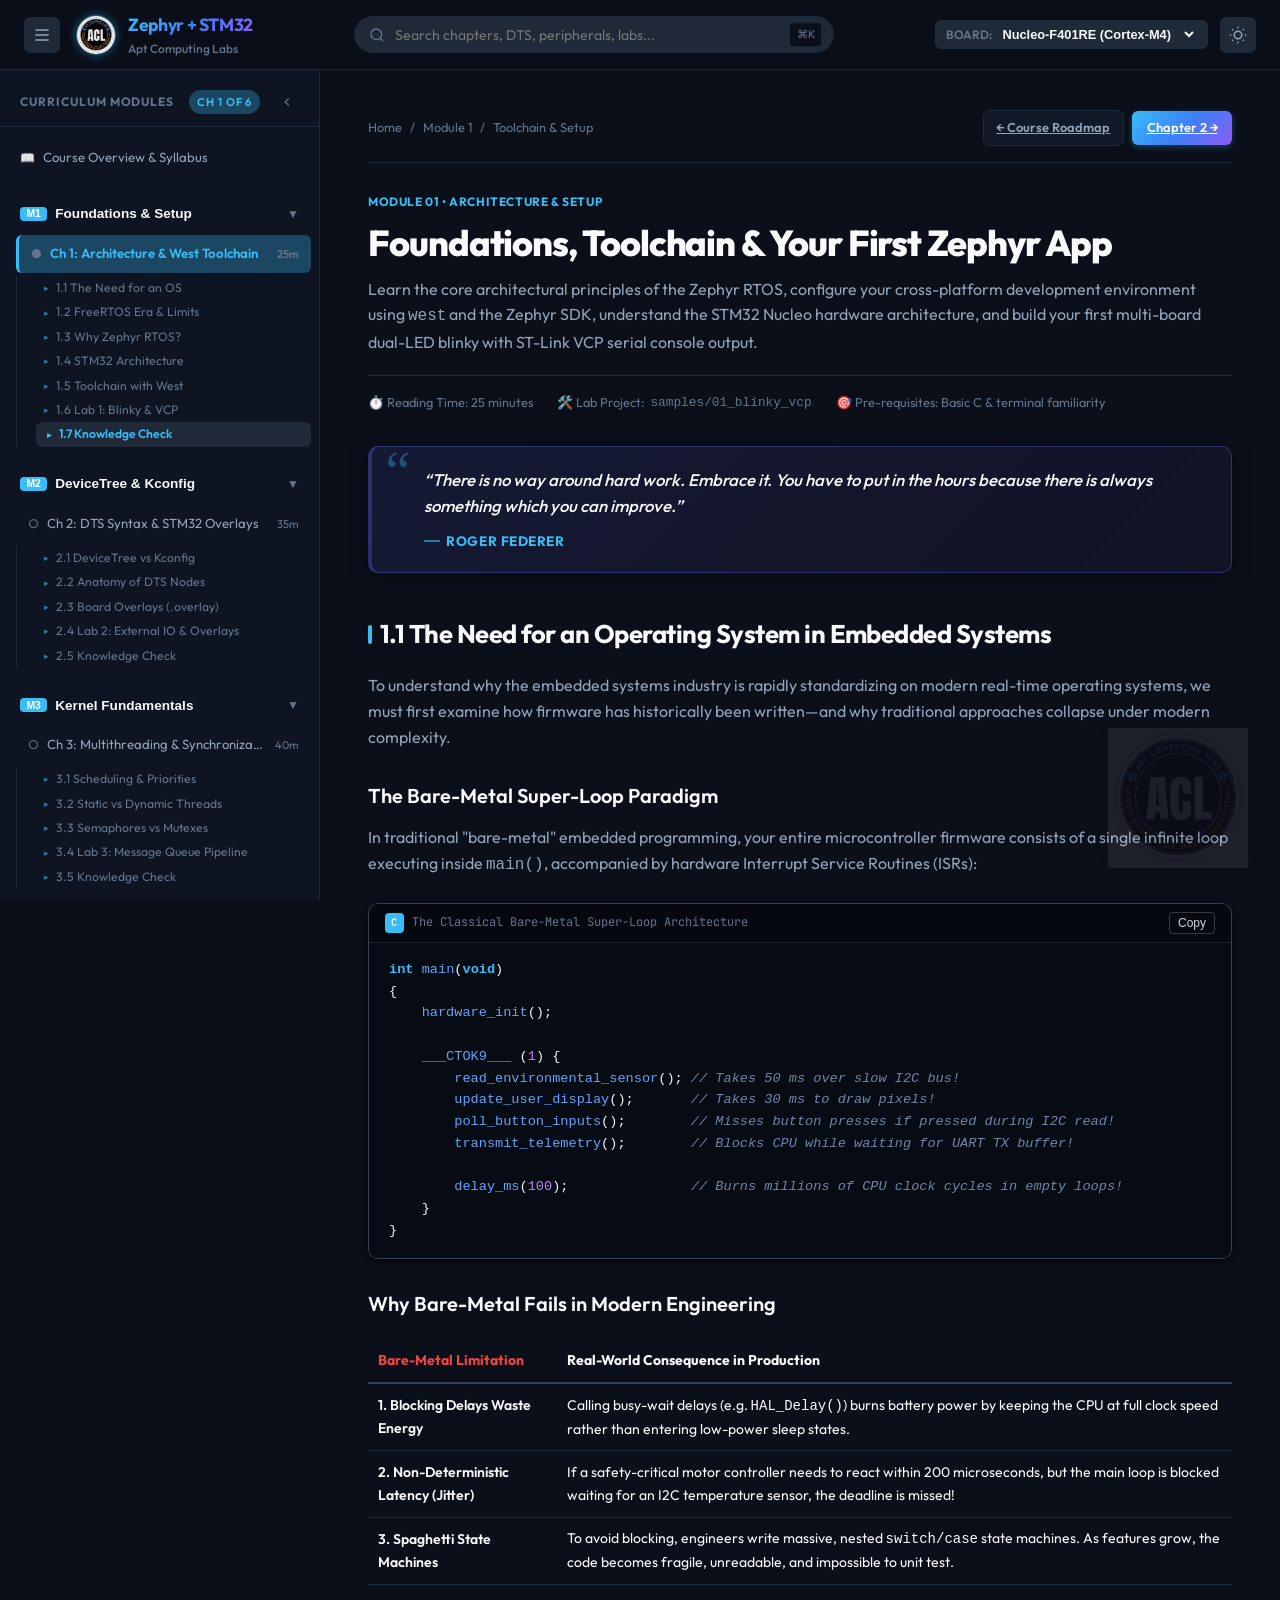
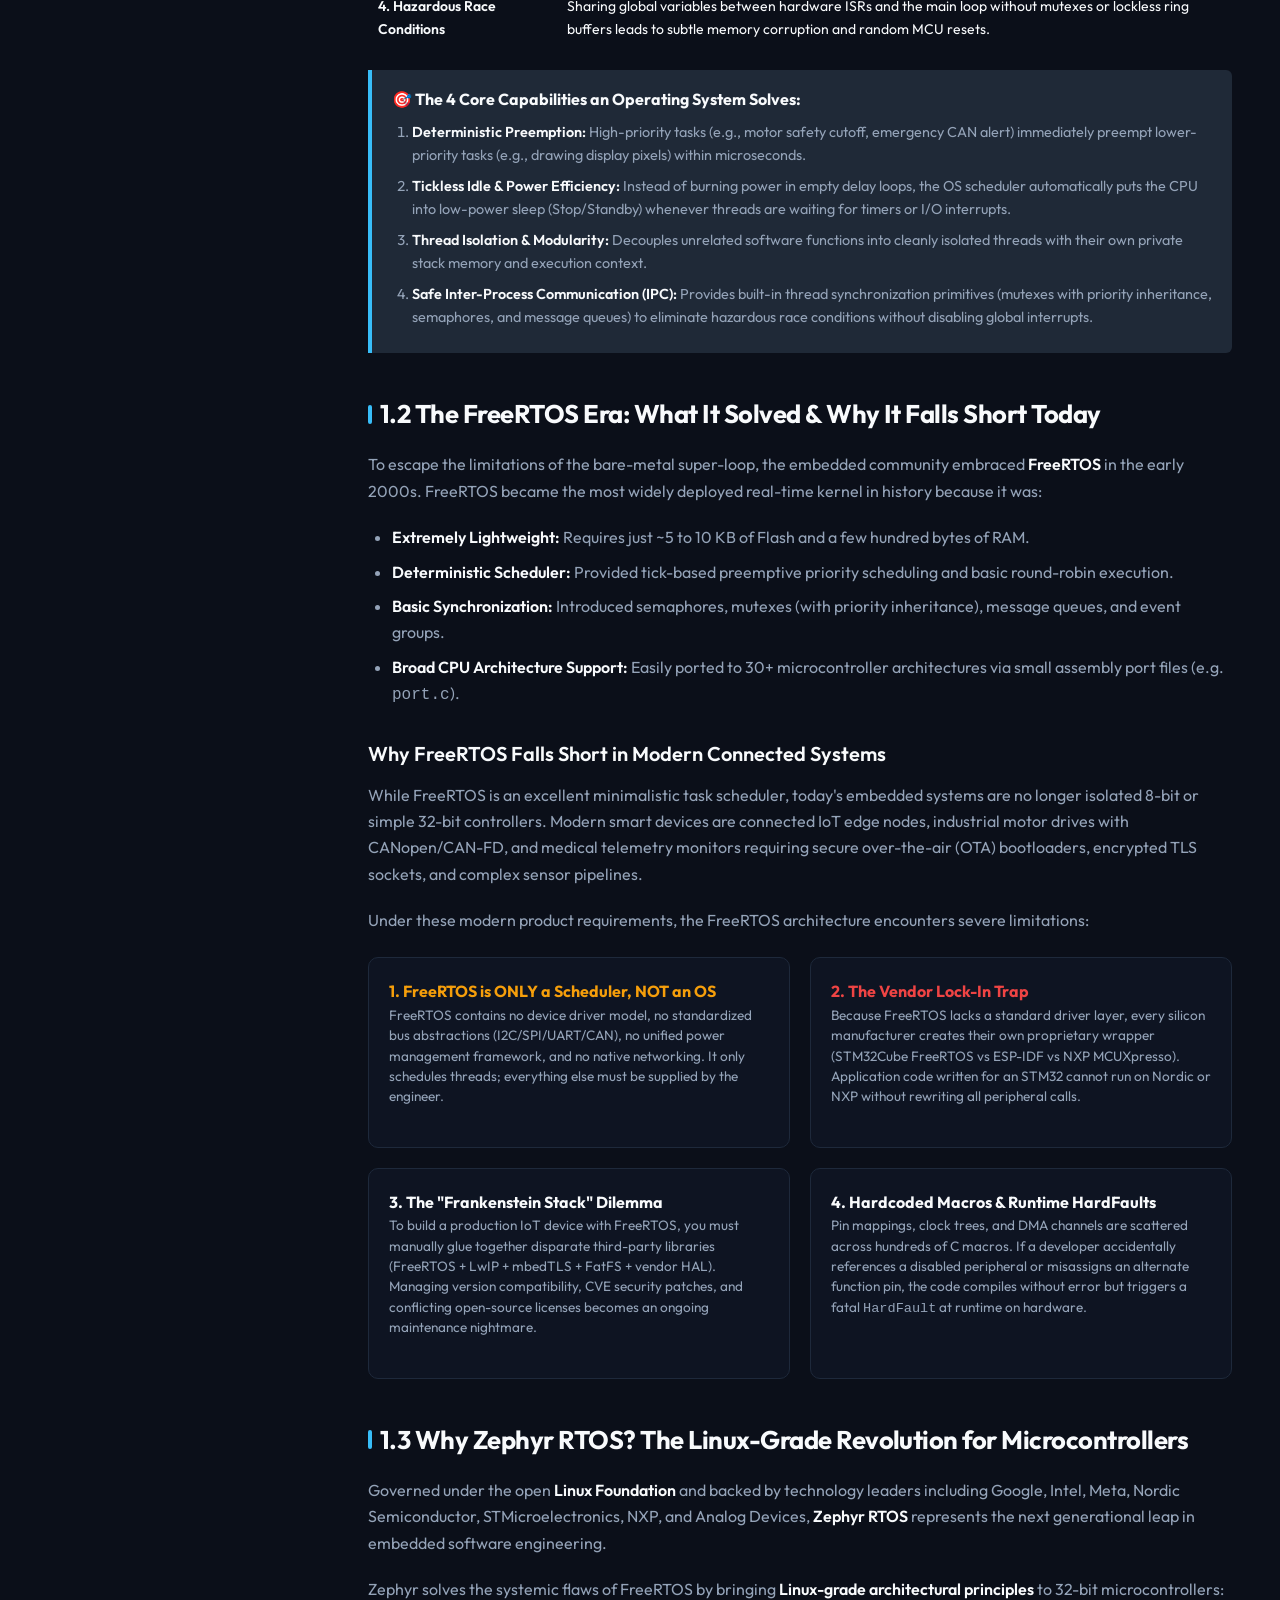
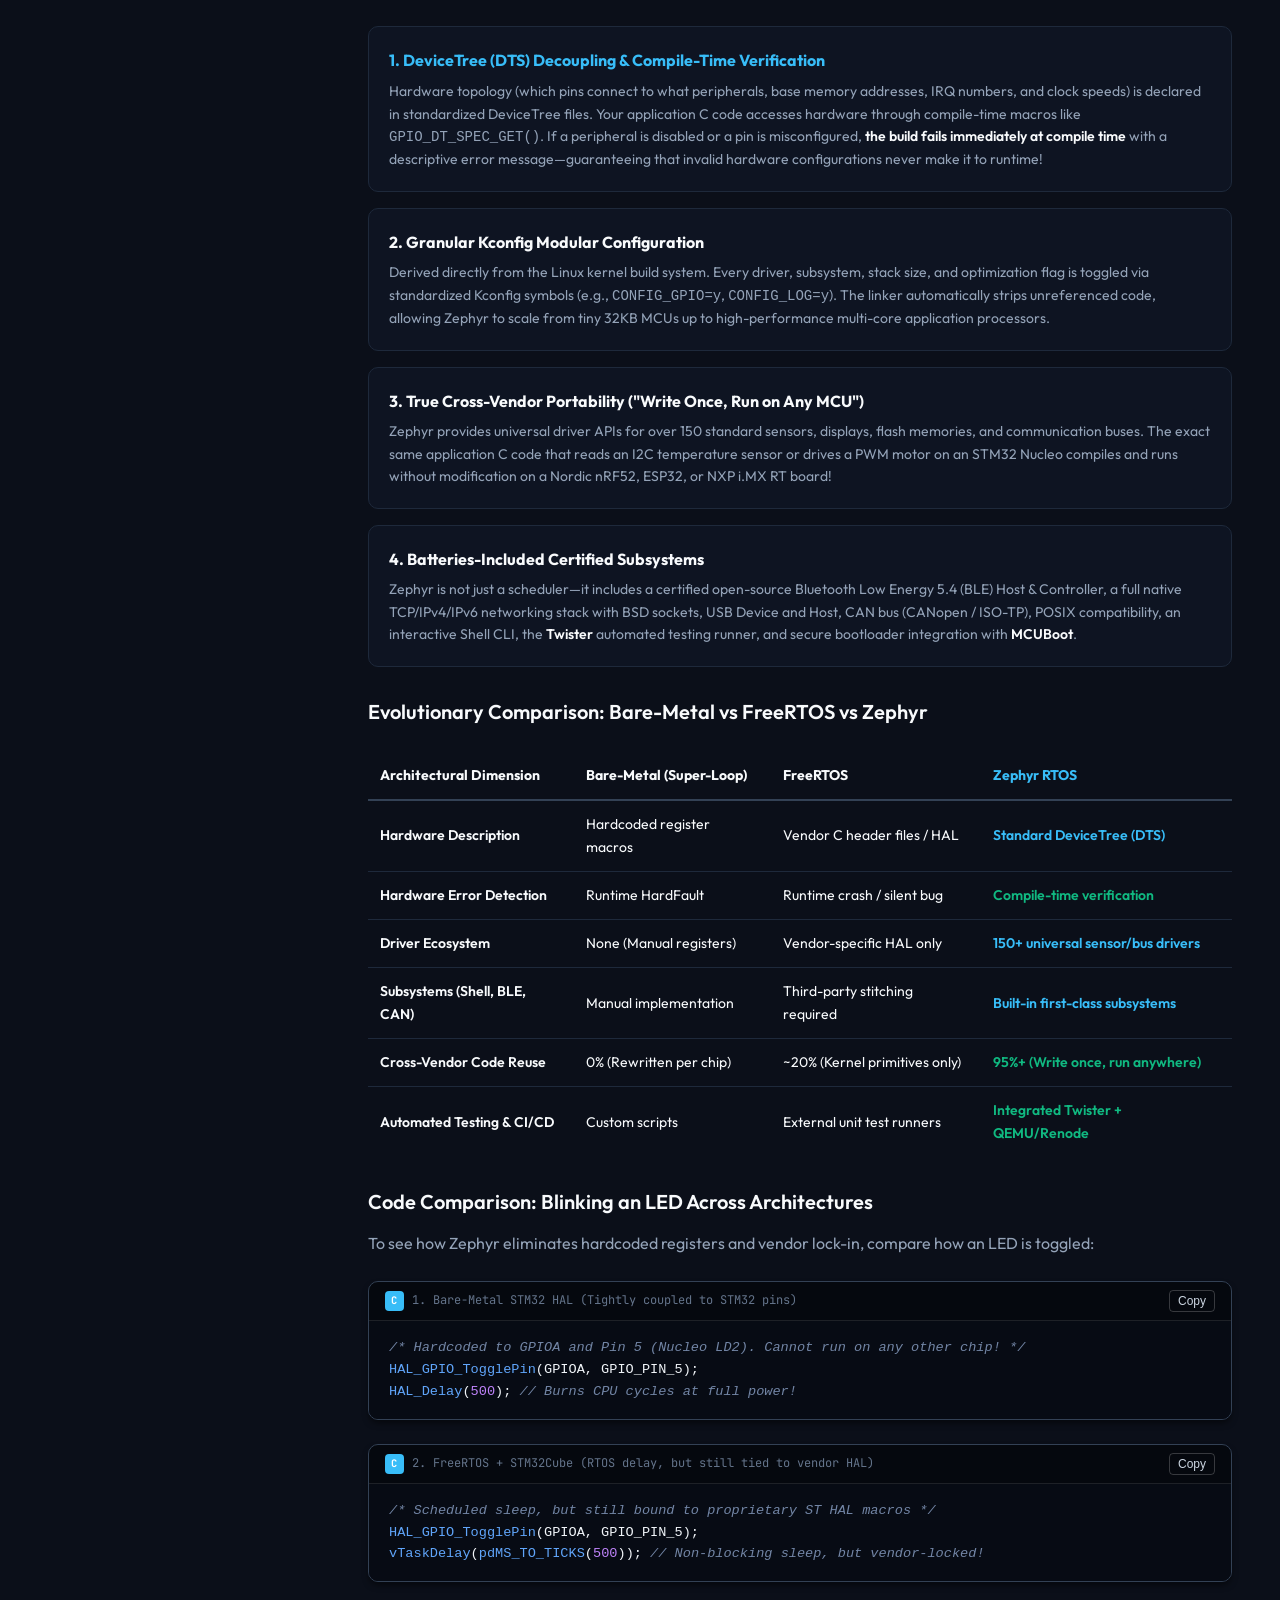
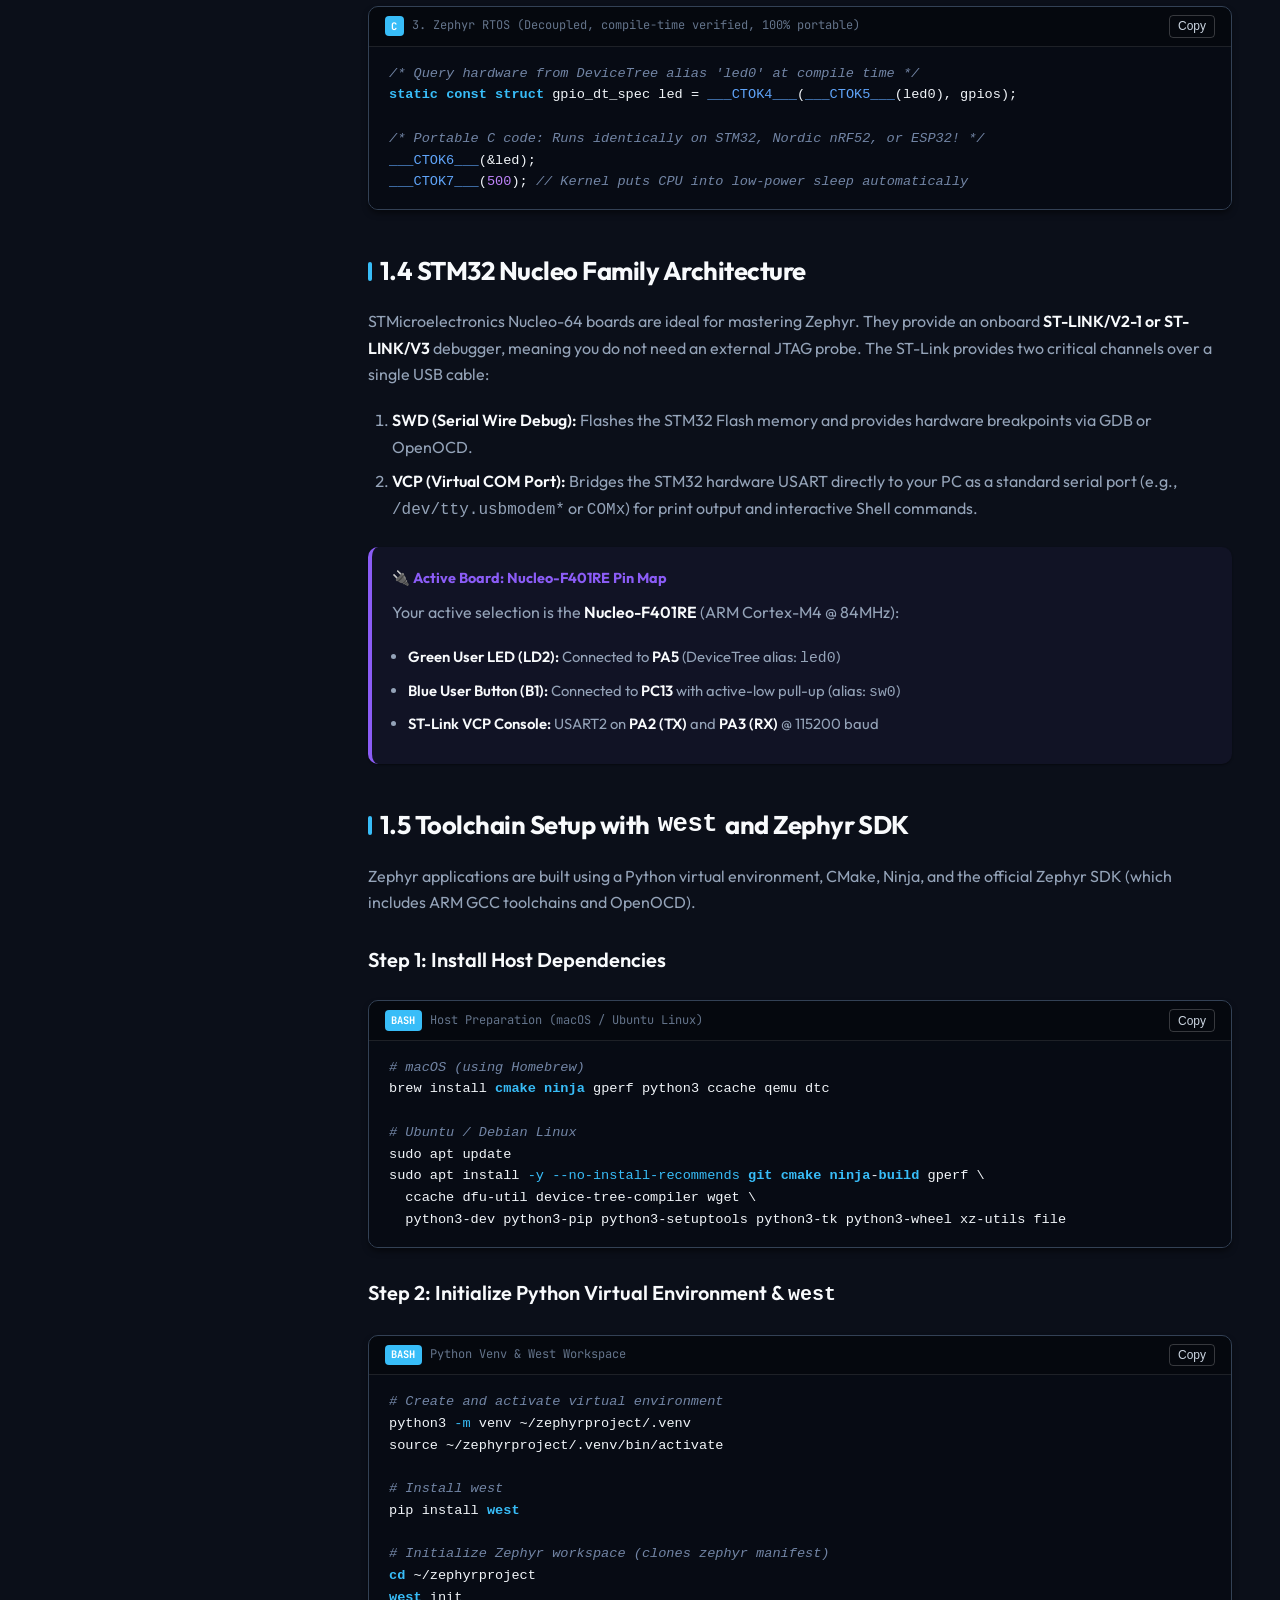
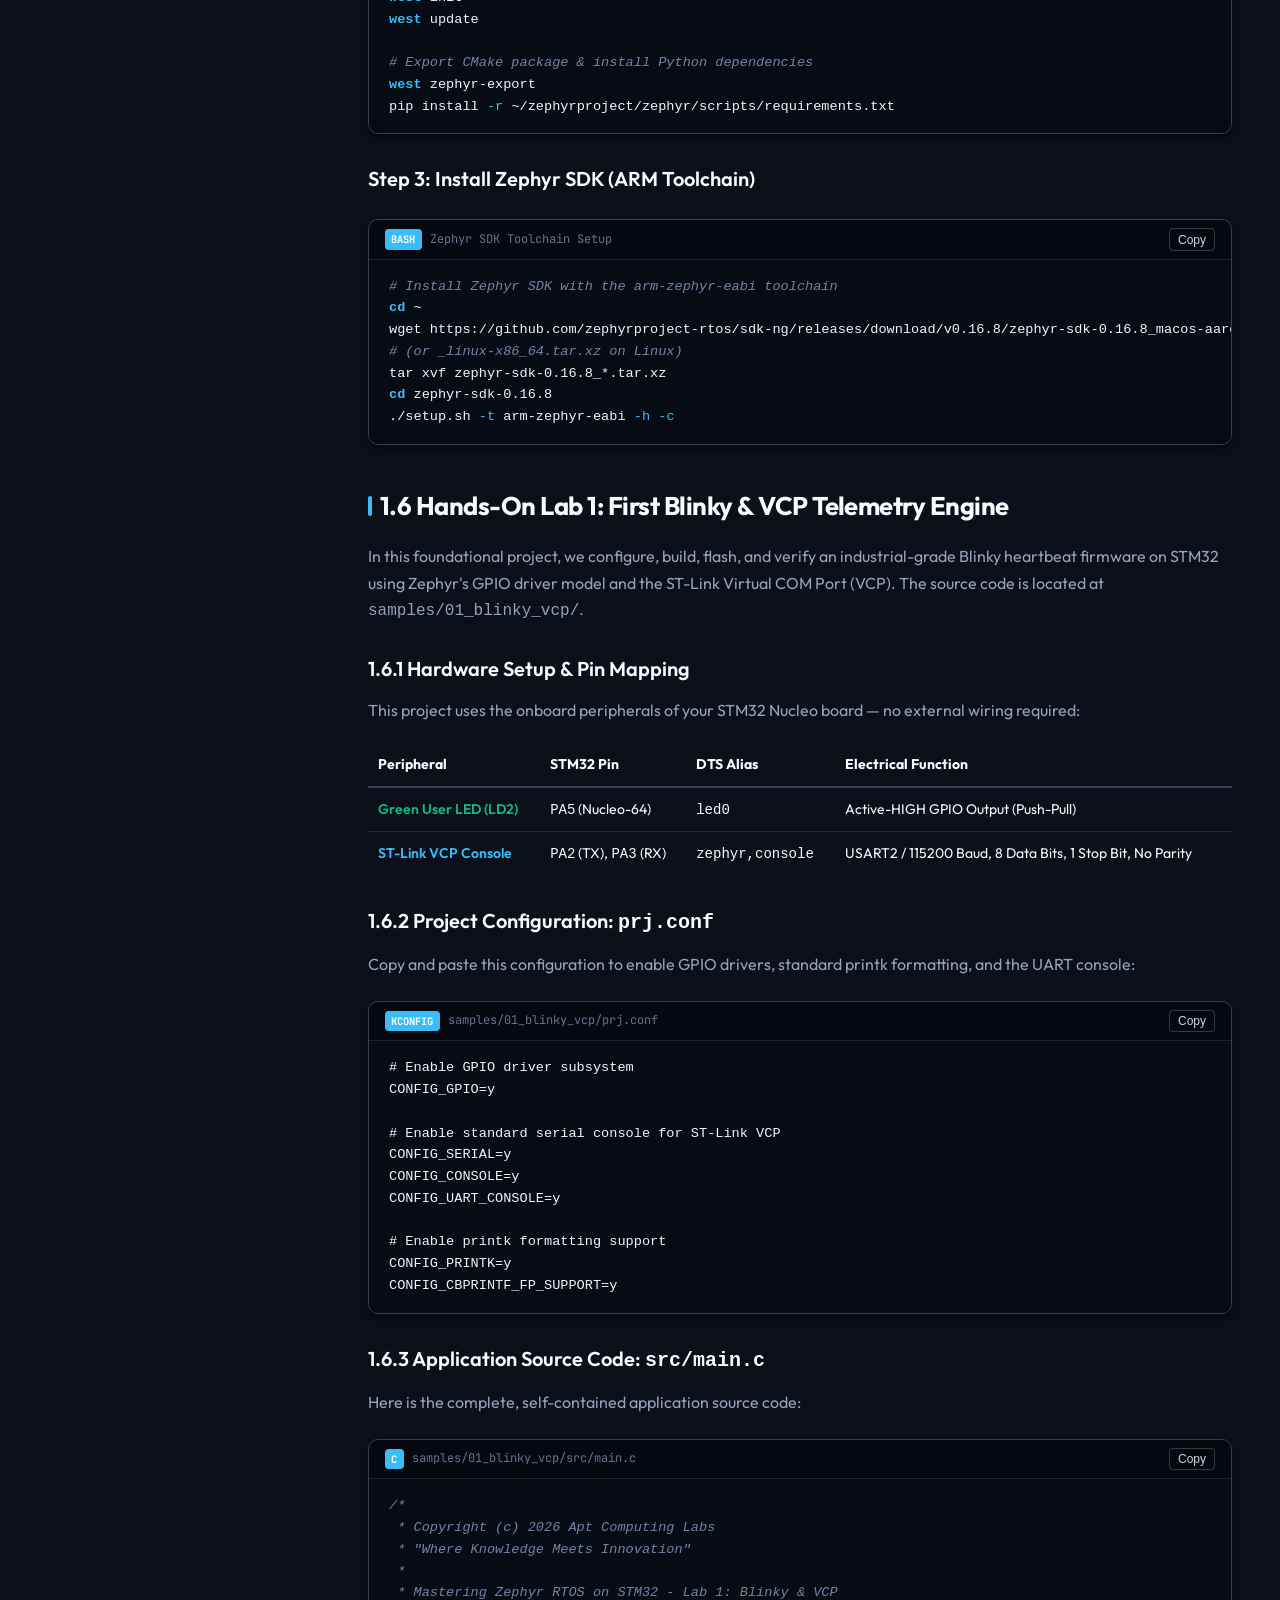
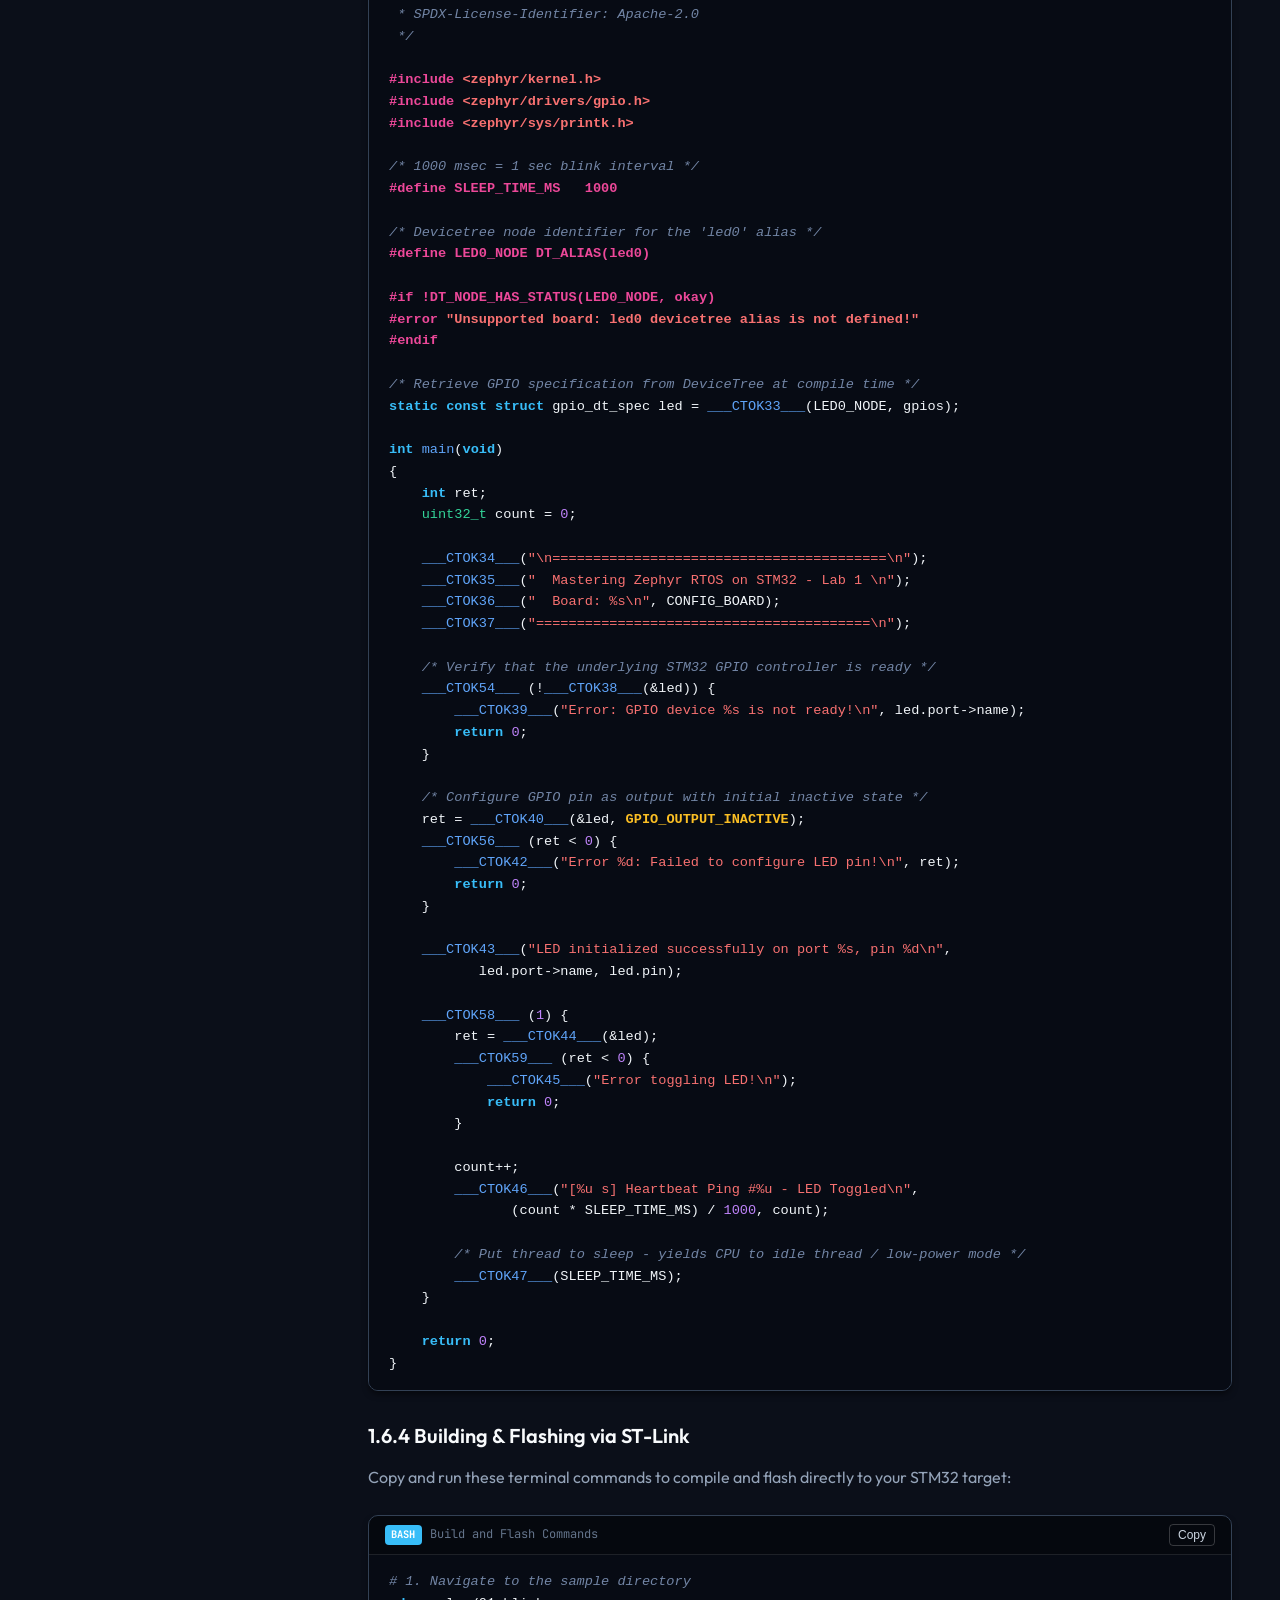
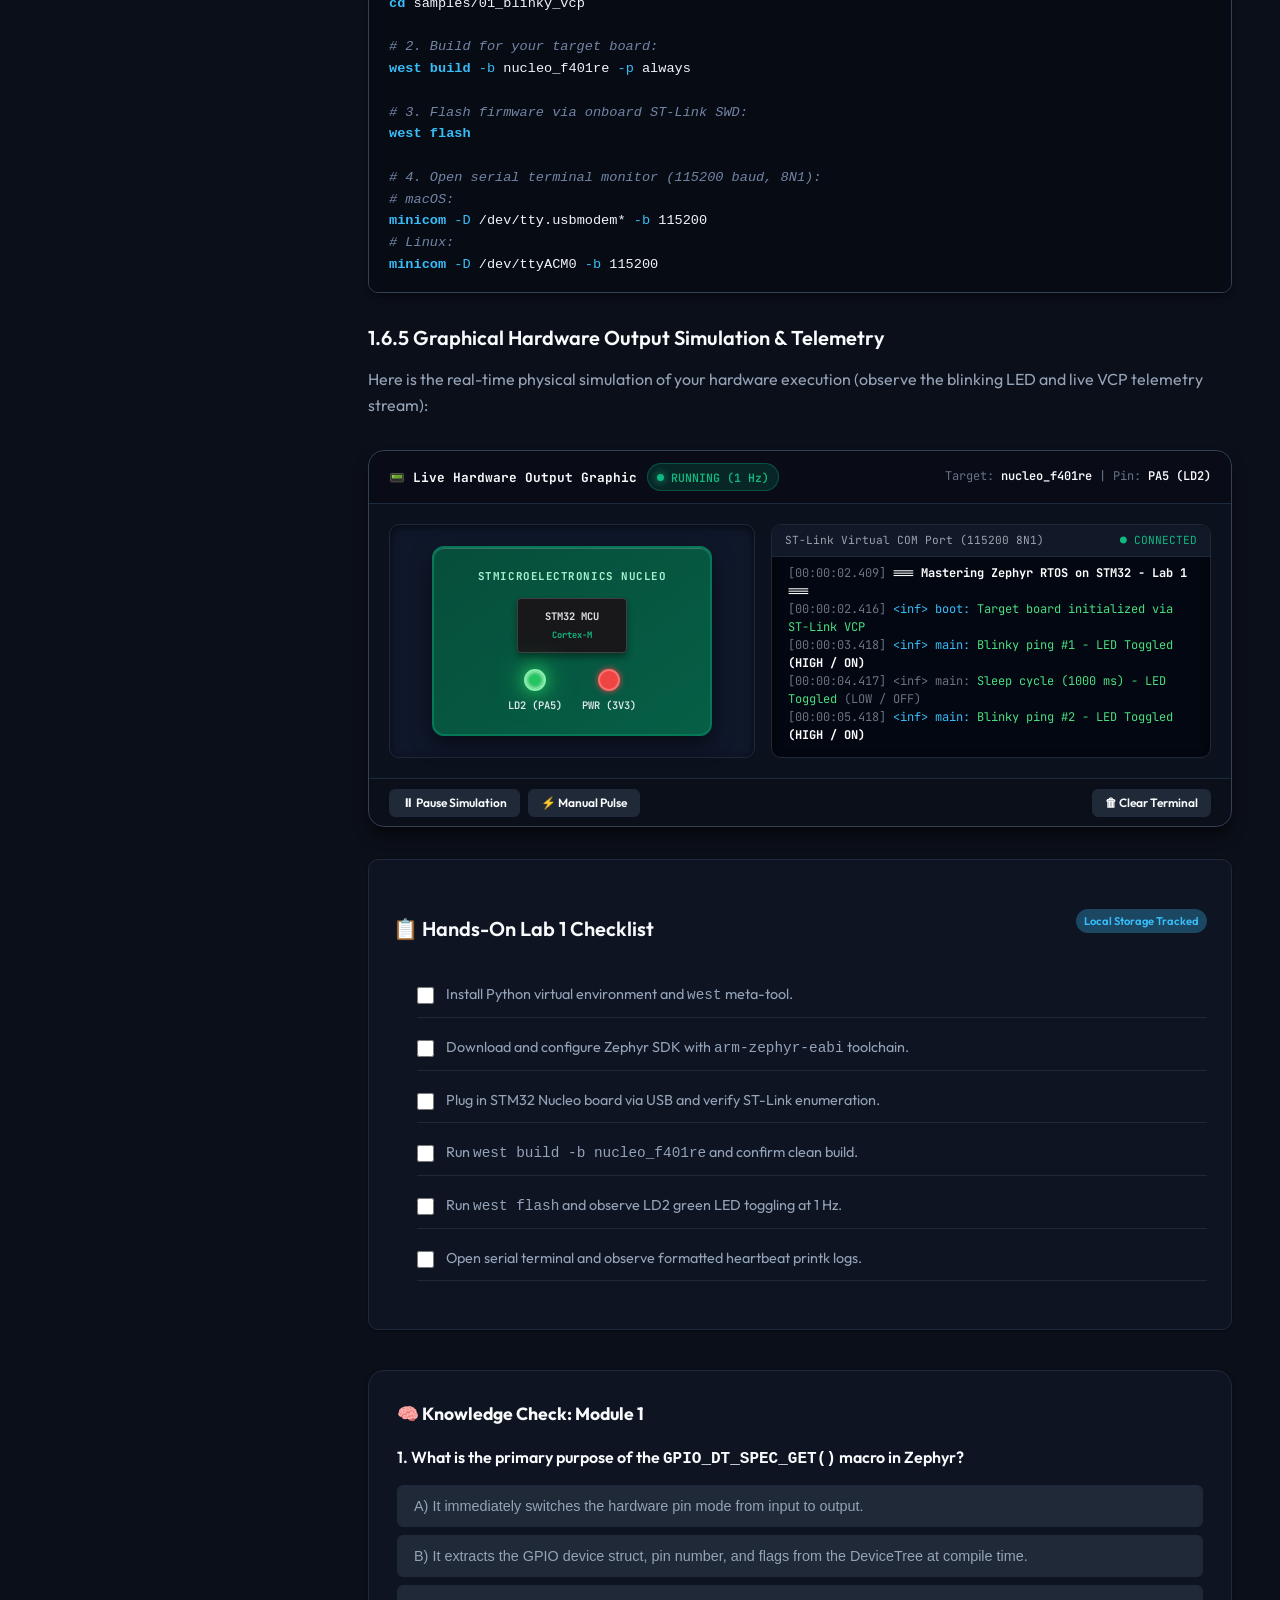
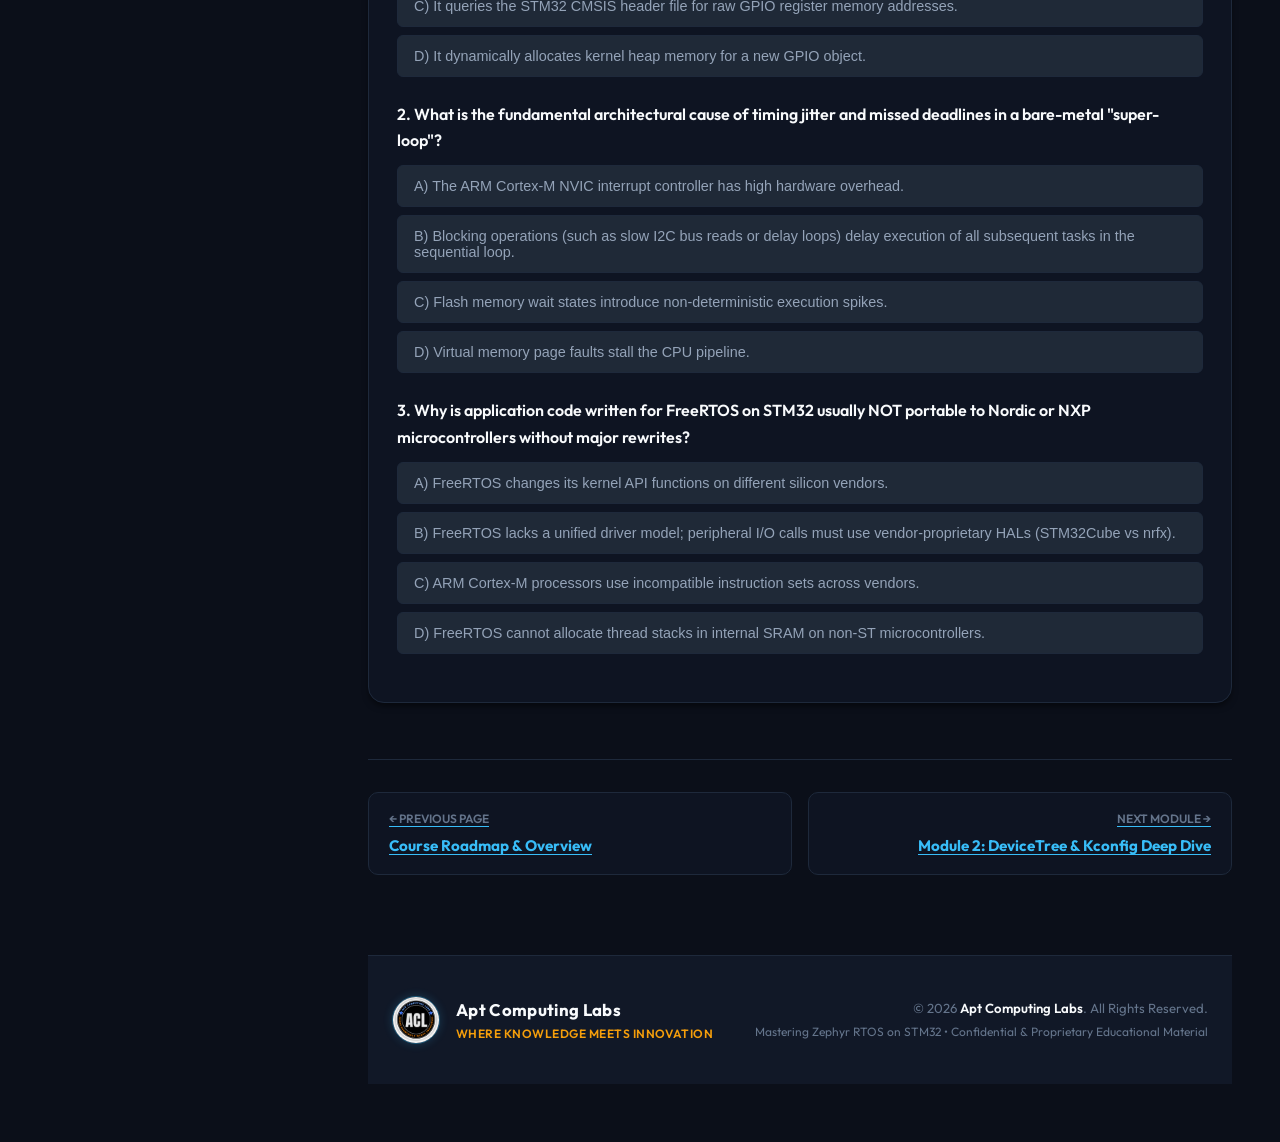
==== commit 5de2fac5: "Add C syntax highlighting, clear project steps with copyable code, and interactive hardware output s" ====
--- a/chapters/ch01-foundations-toolchain.html
+++ b/chapters/ch01-foundations-toolchain.html
@@ -678,18 +678,40 @@
 
         <h2 id="sec-1-6">1.6 Hands-On Lab 1: First Blinky & VCP Telemetry Engine</h2>
         <p>
-          Let's examine the structure of a complete, production-ready Zephyr project. The source code is provided in your workspace at <code>samples/01_blinky_vcp/</code>.
+          In this foundational project, we configure, build, flash, and verify an industrial-grade Blinky heartbeat firmware on STM32 using Zephyr's GPIO driver model and the ST-Link Virtual COM Port (VCP). The source code is located at <code>samples/01_blinky_vcp/</code>.
         </p>
 
-        <h3>1.4.1 Project Architecture</h3>
-        <p>A standard Zephyr application consists of:</p>
-        <ul>
-          <li><code>CMakeLists.txt</code>: Tells CMake where to find Zephyr and which source files to compile.</li>
-          <li><code>prj.conf</code>: Enables kernel features and peripheral drivers via Kconfig.</li>
-          <li><code>src/main.c</code>: Application logic using Zephyr GPIO and kernel APIs.</li>
-        </ul>
-
-        <h3>1.4.2 Project Configuration: <code>prj.conf</code></h3>
+        <h3>1.6.1 Hardware Setup & Pin Mapping</h3>
+        <p>This project uses the onboard peripherals of your STM32 Nucleo board — no external wiring required:</p>
+        <div style="overflow-x:auto;margin:1rem 0 1.5rem;">
+          <table style="width:100%;border-collapse:collapse;font-size:0.875rem;">
+            <thead>
+              <tr style="border-bottom:2px solid var(--border-strong);text-align:left;">
+                <th style="padding:0.6rem;">Peripheral</th>
+                <th style="padding:0.6rem;">STM32 Pin</th>
+                <th style="padding:0.6rem;">DTS Alias</th>
+                <th style="padding:0.6rem;">Electrical Function</th>
+              </tr>
+            </thead>
+            <tbody>
+              <tr style="border-bottom:1px solid var(--border-subtle);">
+                <td style="padding:0.6rem;font-weight:600;color:var(--status-success);">Green User LED (LD2)</td>
+                <td style="padding:0.6rem;"><code>PA5</code> (Nucleo-64)</td>
+                <td style="padding:0.6rem;"><code>led0</code></td>
+                <td style="padding:0.6rem;">Active-HIGH GPIO Output (Push-Pull)</td>
+              </tr>
+              <tr>
+                <td style="padding:0.6rem;font-weight:600;color:var(--accent-primary);">ST-Link VCP Console</td>
+                <td style="padding:0.6rem;"><code>PA2</code> (TX), <code>PA3</code> (RX)</td>
+                <td style="padding:0.6rem;"><code>zephyr,console</code></td>
+                <td style="padding:0.6rem;">USART2 / 115200 Baud, 8 Data Bits, 1 Stop Bit, No Parity</td>
+              </tr>
+            </tbody>
+          </table>
+        </div>
+
+        <h3>1.6.2 Project Configuration: <code>prj.conf</code></h3>
+        <p>Copy and paste this configuration to enable GPIO drivers, standard printk formatting, and the UART console:</p>
         <div class="code-container">
           <div class="code-header">
             <div class="code-title">
@@ -713,7 +735,8 @@
           </div>
         </div>
 
-        <h3>1.4.3 Application Source Code: <code>src/main.c</code></h3>
+        <h3>1.6.3 Application Source Code: <code>src/main.c</code></h3>
+        <p>Here is the complete, self-contained application source code:</p>
         <div class="code-container">
           <div class="code-header">
             <div class="code-title">
@@ -723,14 +746,22 @@
             <button class="code-copy-btn">Copy</button>
           </div>
           <div class="code-body">
-            <pre><code>#include &lt;zephyr/kernel.h&gt;
+            <pre><code>/*
+ * Copyright (c) 2026 Apt Computing Labs
+ * "Where Knowledge Meets Innovation"
+ *
+ * Mastering Zephyr RTOS on STM32 - Lab 1: Blinky & VCP
+ * SPDX-License-Identifier: Apache-2.0
+ */
+
+#include &lt;zephyr/kernel.h&gt;
 #include &lt;zephyr/drivers/gpio.h&gt;
 #include &lt;zephyr/sys/printk.h&gt;
 
 /* 1000 msec = 1 sec blink interval */
 #define SLEEP_TIME_MS   1000
 
-/* The devicetree node identifier for the "led0" alias */
+/* Devicetree node identifier for the 'led0' alias */
 #define LED0_NODE DT_ALIAS(led0)
 
 #if !DT_NODE_HAS_STATUS(LED0_NODE, okay)
@@ -758,7 +789,7 @@
 
     /* Configure GPIO pin as output with initial inactive state */
     ret = gpio_pin_configure_dt(&led, GPIO_OUTPUT_INACTIVE);
-    if (ret < 0) {
+    if (ret &lt; 0) {
         printk("Error %d: Failed to configure LED pin!\n", ret);
         return 0;
     }
@@ -768,7 +799,7 @@
 
     while (1) {
         ret = gpio_pin_toggle_dt(&led);
-        if (ret < 0) {
+        if (ret &lt; 0) {
             printk("Error toggling LED!\n");
             return 0;
         }
@@ -786,8 +817,8 @@
           </div>
         </div>
 
-        <h3>1.4.4 Building & Flashing via ST-Link</h3>
-        <p>Run the following commands in your terminal to compile and flash to your connected STM32 board:</p>
+        <h3>1.6.4 Building & Flashing via ST-Link</h3>
+        <p>Copy and run these terminal commands to compile and flash directly to your STM32 target:</p>
 
         <div class="code-container">
           <div class="code-header">
@@ -798,20 +829,68 @@
             <button class="code-copy-btn">Copy</button>
           </div>
           <div class="code-body">
-            <pre><code># Change to the sample directory
+            <pre><code># 1. Navigate to the sample directory
 cd samples/01_blinky_vcp
 
-# Build for your selected board:
-west build -b <span class="cmd-board-name">nucleo_f401re</span> -p always
-
-# Flash directly to STM32 via onboard ST-Link SWD
+# 2. Build for your target board:
+west build -b nucleo_f401re -p always
+
+# 3. Flash firmware via onboard ST-Link SWD:
 west flash
 
-# Open serial terminal monitor (115200 baud, 8N1)
-# On macOS:
+# 4. Open serial terminal monitor (115200 baud, 8N1):
+# macOS:
 minicom -D /dev/tty.usbmodem* -b 115200
-# On Linux:
+# Linux:
 minicom -D /dev/ttyACM0 -b 115200</code></pre>
+          </div>
+        </div>
+
+        <h3>1.6.5 Graphical Hardware Output Simulation & Telemetry</h3>
+        <p>Here is the real-time physical simulation of your hardware execution (observe the blinking LED and live VCP telemetry stream):</p>
+
+        <!-- Graphical Output Simulation Widget -->
+        <div class="hardware-sim-widget" data-sim="blinky-vcp">
+          <div class="sim-widget-header">
+            <div class="sim-widget-title">
+              <span>📟 Live Hardware Output Graphic</span>
+              <span class="sim-status-badge"><span class="sim-status-dot"></span> <span class="sim-run-state">RUNNING (1 Hz)</span></span>
+            </div>
+            <div style="font-size:0.75rem;color:var(--text-muted);">Target: <strong class="cmd-board-name">nucleo_f401re</strong> | Pin: <strong>PA5 (LD2)</strong></div>
+          </div>
+          <div class="sim-body-layout">
+            <!-- Left: Graphic STM32 Board -->
+            <div class="sim-board-graphic">
+              <div class="sim-board-pcb">
+                <div class="sim-pcb-label">STMicroelectronics Nucleo</div>
+                <div class="sim-mcu-chip">STM32 MCU<br><span style="font-size:0.55rem;color:#10b981;">Cortex-M</span></div>
+                <div class="sim-led-cluster">
+                  <div class="sim-led-item">
+                    <div class="sim-led-bulb green" id="sim-blinky-led"></div>
+                    <span class="sim-led-label">LD2 (PA5)</span>
+                  </div>
+                  <div class="sim-led-item">
+                    <div class="sim-led-bulb" style="background:#ef4444;border-color:#f87171;box-shadow:0 0 6px #ef4444;"></div>
+                    <span class="sim-led-label">PWR (3V3)</span>
+                  </div>
+                </div>
+              </div>
+            </div>
+            <!-- Right: Serial VCP Terminal Output -->
+            <div class="sim-terminal-screen">
+              <div class="sim-terminal-header">
+                <span>ST-Link Virtual COM Port (115200 8N1)</span>
+                <span style="color:#10b981;">● CONNECTED</span>
+              </div>
+              <div class="sim-terminal-log" id="sim-blinky-log"></div>
+            </div>
+          </div>
+          <div class="sim-controls-bar">
+            <div style="display:flex;gap:0.5rem;">
+              <button class="sim-action-btn" id="sim-blinky-pause-btn">⏸ Pause Simulation</button>
+              <button class="sim-action-btn" id="sim-blinky-step-btn">⚡ Manual Pulse</button>
+            </div>
+            <button class="sim-action-btn" id="sim-blinky-clear-btn">🗑 Clear Terminal</button>
           </div>
         </div>
 
--- a/css/style.css
+++ b/css/style.css
@@ -601,10 +601,53 @@
   padding-left: 0.7rem;
 }
 
+.subtopic-link.active {
+  color: var(--accent-primary);
+  background: var(--bg-tertiary);
+  font-weight: 600;
+  padding-left: 0.7rem;
+}
+
 .subtopic-bullet {
   font-size: 0.55rem;
   color: var(--accent-primary);
   opacity: 0.6;
+}
+
+.subtopic-link.active .subtopic-bullet {
+  opacity: 1;
+}
+
+/* Anchor Target Scroll Offset & Highlight (Ensures subtopics clear sticky header) */
+[id^="sec-"],
+.prose h2[id],
+.prose h3[id],
+.quiz-container[id],
+article[id],
+section[id] {
+  scroll-margin-top: calc(var(--header-height) + 1.5rem);
+}
+
+:target {
+  scroll-margin-top: calc(var(--header-height) + 1.5rem);
+}
+
+@keyframes target-section-glow {
+  0% {
+    background-color: var(--accent-glow);
+    box-shadow: 0 0 0 8px var(--accent-glow);
+    border-radius: var(--radius-sm);
+  }
+  100% {
+    background-color: transparent;
+    box-shadow: none;
+  }
+}
+
+.prose h2:target,
+.prose h3:target,
+.quiz-container:target {
+  animation: target-section-glow 1.8s ease-out;
 }
 
 /* ==========================================================================
@@ -930,10 +973,357 @@
   font-size: 0.85rem;
   line-height: 1.6;
   color: var(--text-code);
+  background: var(--bg-code);
 }
 
 .code-body pre {
   margin: 0;
+}
+
+/* ==========================================================================
+   Syntax Highlighting Tokens (C, DTS, Kconfig, Bash)
+   ========================================================================== */
+.token-comment {
+  color: #7285a5;
+  font-style: italic;
+}
+.token-preprocessor,
+.token-macro {
+  color: #ec4899;
+  font-weight: 600;
+}
+.token-keyword {
+  color: #38bdf8;
+  font-weight: 600;
+}
+.token-type {
+  color: #34d399;
+}
+.token-zephyr {
+  color: #fbbf24;
+  font-weight: 600;
+}
+.token-func {
+  color: #60a5fa;
+}
+.token-string {
+  color: #f87171;
+}
+.token-number {
+  color: #c084fc;
+}
+.token-punctuation,
+.token-operator {
+  color: #94a3b8;
+}
+.token-prop {
+  color: #38bdf8;
+}
+
+[data-theme="light"] .token-comment { color: #64748b; }
+[data-theme="light"] .token-preprocessor { color: #be185d; }
+[data-theme="light"] .token-keyword { color: #0284c7; }
+[data-theme="light"] .token-type { color: #059669; }
+[data-theme="light"] .token-zephyr { color: #b45309; }
+[data-theme="light"] .token-func { color: #2563eb; }
+[data-theme="light"] .token-string { color: #dc2626; }
+[data-theme="light"] .token-number { color: #7c3aed; }
+[data-theme="light"] .token-punctuation { color: #64748b; }
+[data-theme="light"] .token-prop { color: #0284c7; }
+
+/* Line Highlighting & Copy Button Enhanced */
+.code-container:hover .code-copy-btn {
+  border-color: rgba(255, 255, 255, 0.4);
+}
+
+/* ==========================================================================
+   Hardware Output Graphics & Real-Time Simulators
+   ========================================================================== */
+.hardware-sim-widget {
+  background: var(--bg-card);
+  border: 1px solid var(--border-strong);
+  border-radius: var(--radius-lg);
+  margin: 2rem 0;
+  overflow: hidden;
+  box-shadow: var(--shadow-lg);
+  position: relative;
+}
+
+.sim-widget-header {
+  display: flex;
+  align-items: center;
+  justify-content: space-between;
+  padding: 0.75rem 1.25rem;
+  background: rgba(0, 0, 0, 0.35);
+  border-bottom: 1px solid var(--border-subtle);
+  font-family: var(--font-mono);
+  font-size: 0.8rem;
+  flex-wrap: wrap;
+  gap: 0.5rem;
+}
+
+.sim-widget-title {
+  display: flex;
+  align-items: center;
+  gap: 0.6rem;
+  font-weight: 700;
+  color: var(--text-primary);
+}
+
+.sim-status-badge {
+  display: inline-flex;
+  align-items: center;
+  gap: 0.4rem;
+  padding: 0.2rem 0.6rem;
+  border-radius: 9999px;
+  font-size: 0.72rem;
+  font-weight: 600;
+  background: rgba(16, 185, 129, 0.15);
+  color: #10b981;
+  border: 1px solid rgba(16, 185, 129, 0.3);
+}
+
+.sim-status-dot {
+  width: 7px;
+  height: 7px;
+  border-radius: 50%;
+  background: #10b981;
+  box-shadow: 0 0 8px #10b981;
+  animation: pulse-dot 1.5s infinite;
+}
+
+@keyframes pulse-dot {
+  0%, 100% { opacity: 1; transform: scale(1); }
+  50% { opacity: 0.4; transform: scale(0.85); }
+}
+
+.sim-body-layout {
+  display: grid;
+  grid-template-columns: 1fr 1.2fr;
+  gap: 1rem;
+  padding: 1.25rem;
+  background: rgba(0, 0, 0, 0.15);
+}
+
+@media (max-width: 860px) {
+  .sim-body-layout {
+    grid-template-columns: 1fr;
+  }
+}
+
+/* Virtual Hardware Board Graphic */
+.sim-board-graphic {
+  background: #0f172a;
+  border: 1px solid #1e293b;
+  border-radius: var(--radius-md);
+  padding: 1.25rem;
+  display: flex;
+  flex-direction: column;
+  align-items: center;
+  justify-content: center;
+  position: relative;
+  min-height: 220px;
+  box-shadow: inset 0 2px 8px rgba(0, 0, 0, 0.6);
+}
+
+.sim-board-pcb {
+  width: 100%;
+  max-width: 280px;
+  background: linear-gradient(145deg, #064e3b 0%, #065f46 100%);
+  border: 2px solid #047857;
+  border-radius: 12px;
+  padding: 1.25rem 1rem;
+  position: relative;
+  box-shadow: 0 8px 20px rgba(0, 0, 0, 0.5), inset 0 1px 0 rgba(255, 255, 255, 0.2);
+}
+
+.sim-pcb-label {
+  font-family: var(--font-mono);
+  font-size: 0.68rem;
+  color: #a7f3d0;
+  text-align: center;
+  font-weight: 700;
+  letter-spacing: 0.05em;
+  margin-bottom: 0.75rem;
+  text-transform: uppercase;
+}
+
+.sim-mcu-chip {
+  background: #18181b;
+  border: 1px solid #3f3f46;
+  border-radius: 4px;
+  padding: 0.6rem;
+  text-align: center;
+  color: #e4e4e7;
+  font-family: var(--font-mono);
+  font-size: 0.65rem;
+  font-weight: 700;
+  margin: 0.5rem auto;
+  width: 110px;
+  box-shadow: 0 4px 6px rgba(0, 0, 0, 0.4);
+}
+
+.sim-led-cluster {
+  display: flex;
+  align-items: center;
+  justify-content: center;
+  gap: 1.25rem;
+  margin-top: 1rem;
+}
+
+.sim-led-item {
+  display: flex;
+  flex-direction: column;
+  align-items: center;
+  gap: 0.35rem;
+}
+
+.sim-led-bulb {
+  width: 22px;
+  height: 22px;
+  border-radius: 50%;
+  background: #064e3b;
+  border: 2px solid #022c22;
+  box-shadow: inset 0 2px 4px rgba(0, 0, 0, 0.8);
+  transition: all 0.15s ease-out;
+}
+
+.sim-led-bulb.green.on {
+  background: #22c55e;
+  border-color: #86efac;
+  box-shadow: 0 0 16px #22c55e, 0 0 32px rgba(34, 197, 94, 0.8), inset 0 0 4px #ffffff;
+}
+
+.sim-led-bulb.blue.on {
+  background: #38bdf8;
+  border-color: #bae6fd;
+  box-shadow: 0 0 16px #38bdf8, 0 0 32px rgba(56, 189, 248, 0.8), inset 0 0 4px #ffffff;
+}
+
+.sim-led-bulb.pwm {
+  background: #38bdf8;
+  border-color: #bae6fd;
+  transition: box-shadow 0.05s linear, opacity 0.05s linear;
+}
+
+.sim-led-label {
+  font-family: var(--font-mono);
+  font-size: 0.65rem;
+  color: #e2e8f0;
+  font-weight: 600;
+}
+
+/* Breadboard / External IO View */
+.sim-breadboard {
+  background: #e2e8f0;
+  border: 2px solid #cbd5e1;
+  border-radius: 8px;
+  padding: 1rem;
+  width: 100%;
+  display: flex;
+  flex-direction: column;
+  align-items: center;
+  gap: 0.75rem;
+  box-shadow: inset 0 2px 6px rgba(0,0,0,0.15);
+}
+
+.sim-push-button {
+  background: #dc2626;
+  color: #fff;
+  border: 3px solid #991b1b;
+  border-radius: 50%;
+  width: 50px;
+  height: 50px;
+  font-size: 0.7rem;
+  font-weight: 700;
+  cursor: pointer;
+  display: flex;
+  align-items: center;
+  justify-content: center;
+  box-shadow: 0 4px 0 #7f1d1d, 0 6px 10px rgba(0,0,0,0.3);
+  transition: all 0.05s ease;
+  user-select: none;
+}
+
+.sim-push-button:active {
+  transform: translateY(3px);
+  box-shadow: 0 1px 0 #7f1d1d, 0 2px 4px rgba(0,0,0,0.3);
+}
+
+/* Simulated Serial VCP Terminal */
+.sim-terminal-screen {
+  background: #030712;
+  border: 1px solid #1f2937;
+  border-radius: var(--radius-md);
+  display: flex;
+  flex-direction: column;
+  min-height: 220px;
+  box-shadow: inset 0 2px 8px rgba(0, 0, 0, 0.8);
+  overflow: hidden;
+}
+
+.sim-terminal-header {
+  background: #111827;
+  padding: 0.4rem 0.8rem;
+  display: flex;
+  align-items: center;
+  justify-content: space-between;
+  border-bottom: 1px solid #1f2937;
+  font-family: var(--font-mono);
+  font-size: 0.7rem;
+  color: #9ca3af;
+}
+
+.sim-terminal-log {
+  padding: 0.8rem 1rem;
+  font-family: var(--font-mono);
+  font-size: 0.75rem;
+  line-height: 1.5;
+  color: #4ade80;
+  flex: 1;
+  overflow-y: auto;
+  max-height: 200px;
+  white-space: pre-wrap;
+}
+
+.sim-terminal-log .log-dim { color: #6b7280; }
+.sim-terminal-log .log-info { color: #38bdf8; }
+.sim-terminal-log .log-warn { color: #fbbf24; }
+.sim-terminal-log .log-err { color: #ef4444; }
+.sim-terminal-log .log-hi { color: #ffffff; font-weight: 700; }
+
+/* Interactive Controls Bar */
+.sim-controls-bar {
+  display: flex;
+  align-items: center;
+  justify-content: space-between;
+  padding: 0.6rem 1.25rem;
+  background: rgba(0, 0, 0, 0.25);
+  border-top: 1px solid var(--border-subtle);
+  flex-wrap: wrap;
+  gap: 0.5rem;
+}
+
+.sim-action-btn {
+  background: var(--bg-tertiary);
+  color: var(--text-primary);
+  border: 1px solid var(--border-subtle);
+  border-radius: var(--radius-sm);
+  padding: 0.35rem 0.75rem;
+  font-size: 0.75rem;
+  font-family: var(--font-sans);
+  font-weight: 600;
+  cursor: pointer;
+  display: inline-flex;
+  align-items: center;
+  gap: 0.4rem;
+  transition: all var(--transition-fast);
+}
+
+.sim-action-btn:hover {
+  background: var(--accent-primary);
+  color: #ffffff;
+  border-color: var(--accent-primary);
 }
 
 /* Hardware Pinout / Spec Cards */
